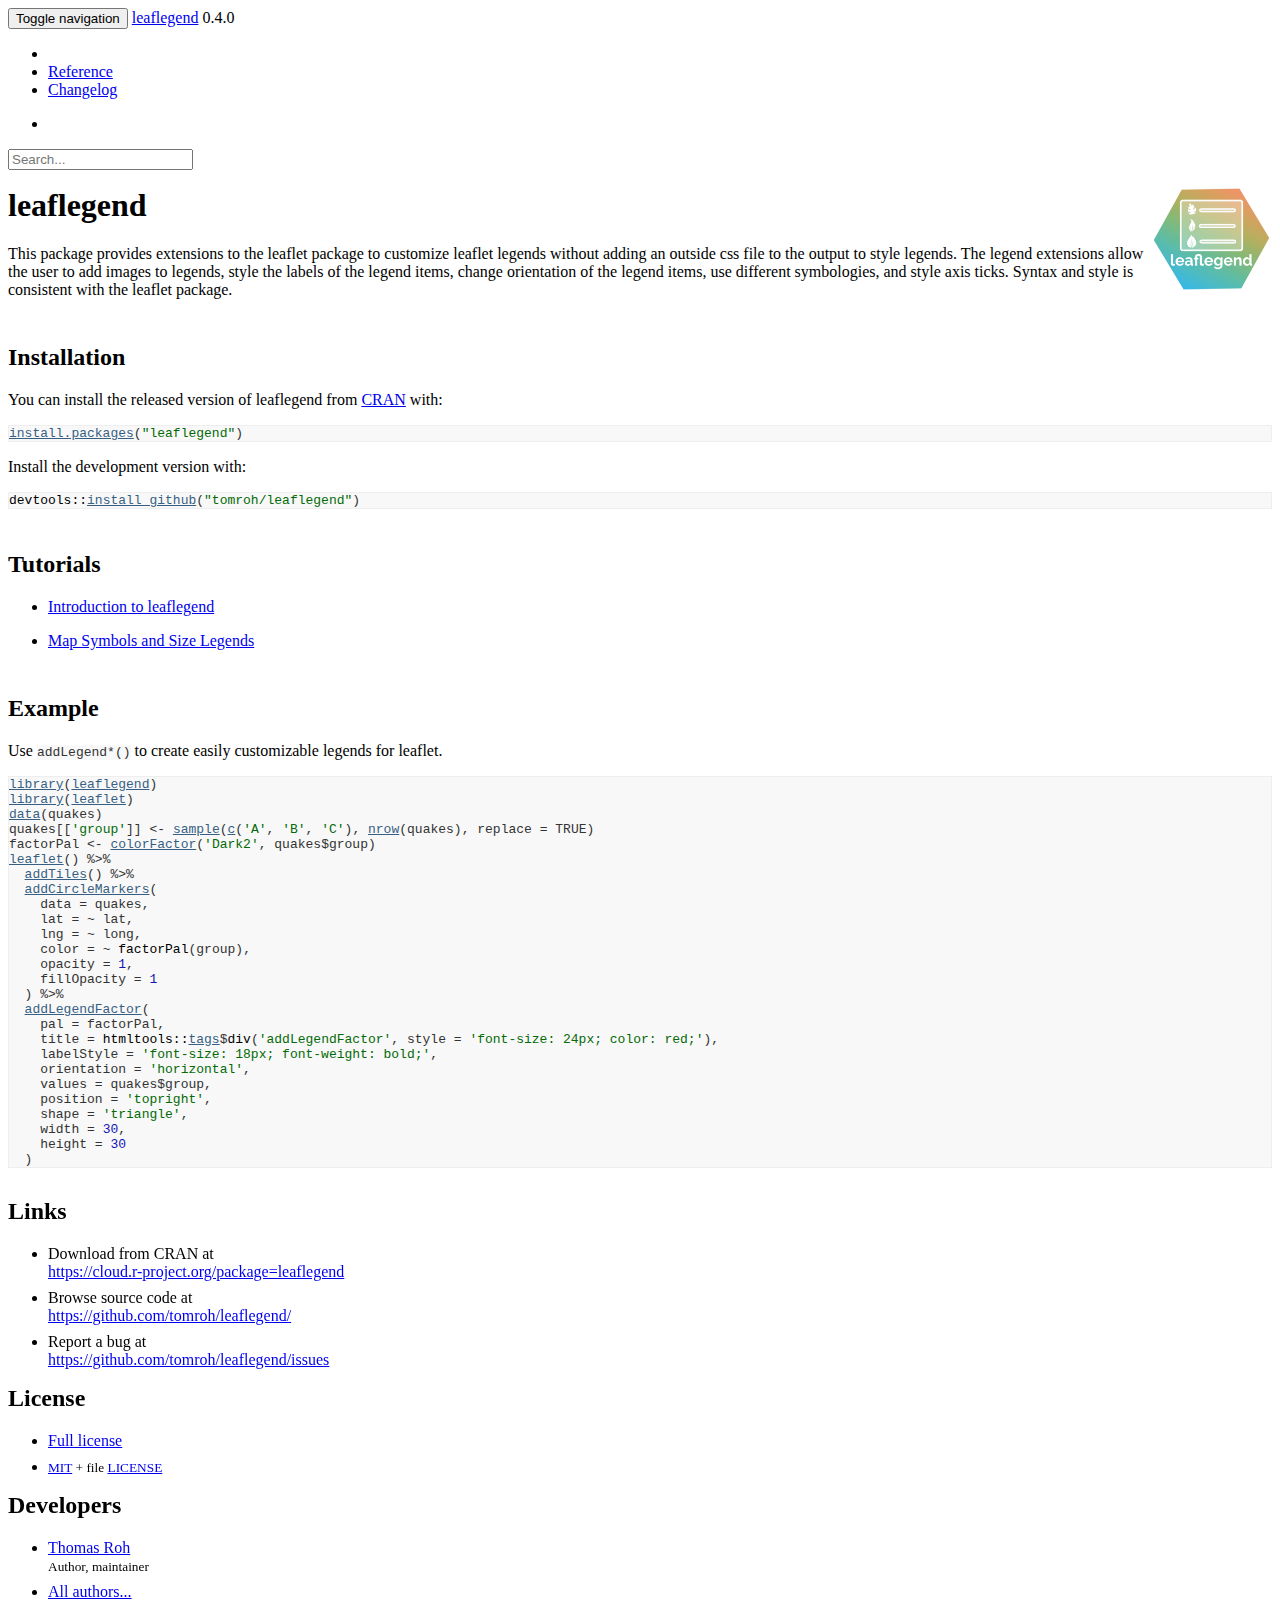
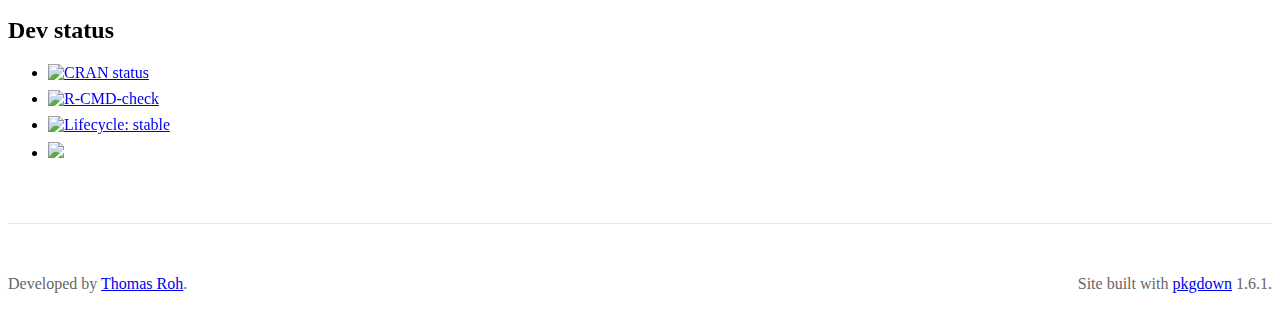
==== docs/index.html @ bf5ab943 "adding tag" ====
<!DOCTYPE html>
<!-- Generated by pkgdown: do not edit by hand --><html lang="en">
<head>
<meta http-equiv="Content-Type" content="text/html; charset=UTF-8">
<meta charset="utf-8">
<meta http-equiv="X-UA-Compatible" content="IE=edge">
<meta name="viewport" content="width=device-width, initial-scale=1.0">
<title>Add Custom Legends to leaflet Maps • leaflegend</title>
<!-- favicons --><link rel="icon" type="image/png" sizes="16x16" href="favicon-16x16.png">
<link rel="icon" type="image/png" sizes="32x32" href="favicon-32x32.png">
<link rel="apple-touch-icon" type="image/png" sizes="180x180" href="apple-touch-icon.png">
<link rel="apple-touch-icon" type="image/png" sizes="120x120" href="apple-touch-icon-120x120.png">
<link rel="apple-touch-icon" type="image/png" sizes="76x76" href="apple-touch-icon-76x76.png">
<link rel="apple-touch-icon" type="image/png" sizes="60x60" href="apple-touch-icon-60x60.png">
<!-- jquery --><script src="https://cdnjs.cloudflare.com/ajax/libs/jquery/3.4.1/jquery.min.js" integrity="sha256-CSXorXvZcTkaix6Yvo6HppcZGetbYMGWSFlBw8HfCJo=" crossorigin="anonymous"></script><!-- Bootstrap --><link href="https://cdnjs.cloudflare.com/ajax/libs/bootswatch/3.4.0/readable/bootstrap.min.css" rel="stylesheet" crossorigin="anonymous">
<script src="https://cdnjs.cloudflare.com/ajax/libs/twitter-bootstrap/3.4.1/js/bootstrap.min.js" integrity="sha256-nuL8/2cJ5NDSSwnKD8VqreErSWHtnEP9E7AySL+1ev4=" crossorigin="anonymous"></script><!-- bootstrap-toc --><link rel="stylesheet" href="bootstrap-toc.css">
<script src="bootstrap-toc.js"></script><!-- Font Awesome icons --><link rel="stylesheet" href="https://cdnjs.cloudflare.com/ajax/libs/font-awesome/5.12.1/css/all.min.css" integrity="sha256-mmgLkCYLUQbXn0B1SRqzHar6dCnv9oZFPEC1g1cwlkk=" crossorigin="anonymous">
<link rel="stylesheet" href="https://cdnjs.cloudflare.com/ajax/libs/font-awesome/5.12.1/css/v4-shims.min.css" integrity="sha256-wZjR52fzng1pJHwx4aV2AO3yyTOXrcDW7jBpJtTwVxw=" crossorigin="anonymous">
<!-- clipboard.js --><script src="https://cdnjs.cloudflare.com/ajax/libs/clipboard.js/2.0.6/clipboard.min.js" integrity="sha256-inc5kl9MA1hkeYUt+EC3BhlIgyp/2jDIyBLS6k3UxPI=" crossorigin="anonymous"></script><!-- headroom.js --><script src="https://cdnjs.cloudflare.com/ajax/libs/headroom/0.11.0/headroom.min.js" integrity="sha256-AsUX4SJE1+yuDu5+mAVzJbuYNPHj/WroHuZ8Ir/CkE0=" crossorigin="anonymous"></script><script src="https://cdnjs.cloudflare.com/ajax/libs/headroom/0.11.0/jQuery.headroom.min.js" integrity="sha256-ZX/yNShbjqsohH1k95liqY9Gd8uOiE1S4vZc+9KQ1K4=" crossorigin="anonymous"></script><!-- pkgdown --><link href="pkgdown.css" rel="stylesheet">
<script src="pkgdown.js"></script><!-- docsearch --><script src="docsearch.js"></script><link rel="stylesheet" href="https://cdnjs.cloudflare.com/ajax/libs/docsearch.js/2.6.3/docsearch.min.css" integrity="sha256-QOSRU/ra9ActyXkIBbiIB144aDBdtvXBcNc3OTNuX/Q=" crossorigin="anonymous">
<link href="docsearch.css" rel="stylesheet">
<script src="https://cdnjs.cloudflare.com/ajax/libs/mark.js/8.11.1/jquery.mark.min.js" integrity="sha256-4HLtjeVgH0eIB3aZ9mLYF6E8oU5chNdjU6p6rrXpl9U=" crossorigin="anonymous"></script><meta property="og:title" content="Add Custom Legends to leaflet Maps">
<meta property="og:description" content="Provides extensions to the leaflet package to 
    customize legends with images, text styling, orientation, sizing,
    and symbology.">
<meta property="og:image" content="https://leaflegend.roh.engineering/logo.png">
<!-- mathjax --><script src="https://cdnjs.cloudflare.com/ajax/libs/mathjax/2.7.5/MathJax.js" integrity="sha256-nvJJv9wWKEm88qvoQl9ekL2J+k/RWIsaSScxxlsrv8k=" crossorigin="anonymous"></script><script src="https://cdnjs.cloudflare.com/ajax/libs/mathjax/2.7.5/config/TeX-AMS-MML_HTMLorMML.js" integrity="sha256-84DKXVJXs0/F8OTMzX4UR909+jtl4G7SPypPavF+GfA=" crossorigin="anonymous"></script><!--[if lt IE 9]>
<script src="https://oss.maxcdn.com/html5shiv/3.7.3/html5shiv.min.js"></script>
<script src="https://oss.maxcdn.com/respond/1.4.2/respond.min.js"></script>
<![endif]--><!-- Global site tag (gtag.js) - Google Analytics --><script async src="https://www.googletagmanager.com/gtag/js?id=G-FEY7F5BR1Z"></script><script>
  window.dataLayer = window.dataLayer || [];
  function gtag(){dataLayer.push(arguments);}
  gtag('js', new Date());

  gtag('config', 'G-FEY7F5BR1Z');
</script>
</head>
<body data-spy="scroll" data-target="#toc">
    <div class="container template-home">
      <header><div class="navbar navbar-default navbar-fixed-top" role="navigation">
  <div class="container">
    <div class="navbar-header">
      <button type="button" class="navbar-toggle collapsed" data-toggle="collapse" data-target="#navbar" aria-expanded="false">
        <span class="sr-only">Toggle navigation</span>
        <span class="icon-bar"></span>
        <span class="icon-bar"></span>
        <span class="icon-bar"></span>
      </button>
      <span class="navbar-brand">
        <a class="navbar-link" href="index.html">leaflegend</a>
        <span class="version label label-default" data-toggle="tooltip" data-placement="bottom" title="Released version">0.4.0</span>
      </span>
    </div>

    <div id="navbar" class="navbar-collapse collapse">
      <ul class="nav navbar-nav">
<li>
  <a href="index.html">
    <span class="fas fa-home fa-lg"></span>
     
  </a>
</li>
<li>
  <a href="reference/index.html">Reference</a>
</li>
<li>
  <a href="news/index.html">Changelog</a>
</li>
      </ul>
<ul class="nav navbar-nav navbar-right">
<li>
  <a href="https://github.com/tomroh/leaflegend/">
    <span class="fab fa-github fa-lg"></span>
     
  </a>
</li>
      </ul>
<form class="navbar-form navbar-right hidden-xs hidden-sm" role="search">
        <div class="form-group">
          <input type="search" class="form-control" name="search-input" id="search-input" placeholder="Search..." aria-label="Search for..." autocomplete="off">
</div>
      </form>
      
    </div>
<!--/.nav-collapse -->
  </div>
<!--/.container -->
</div>
<!--/.navbar -->

      

      </header><div class="row">
  <div class="contents col-md-9">
<div id="leaflegend-" class="section level1">
<div class="page-header"><h1 class="hasAnchor">
<a href="#leaflegend-" class="anchor"></a>leaflegend <a href="https://leaflegend.roh.engineering"><img src="reference/figures/logo.png" align="right" height="106"></a>
</h1></div>
<!-- badges: start -->

<p>This package provides extensions to the leaflet package to customize leaflet legends without adding an outside css file to the output to style legends. The legend extensions allow the user to add images to legends, style the labels of the legend items, change orientation of the legend items, use different symbologies, and style axis ticks. Syntax and style is consistent with the leaflet package.</p>
<div id="installation" class="section level2">
<h2 class="hasAnchor">
<a href="#installation" class="anchor"></a>Installation</h2>
<p>You can install the released version of leaflegend from <a href="https://CRAN.R-project.org">CRAN</a> with:</p>
<div class="sourceCode" id="cb1"><pre class="downlit sourceCode r">
<code class="sourceCode R"><span class="fu"><a href="https://rdrr.io/r/utils/install.packages.html">install.packages</a></span><span class="op">(</span><span class="st">"leaflegend"</span><span class="op">)</span></code></pre></div>
<p>Install the development version with:</p>
<div class="sourceCode" id="cb2"><pre class="downlit sourceCode r">
<code class="sourceCode R"><span class="fu">devtools</span><span class="fu">::</span><span class="fu"><a href="https://devtools.r-lib.org//reference/remote-reexports.html">install_github</a></span><span class="op">(</span><span class="st">"tomroh/leaflegend"</span><span class="op">)</span></code></pre></div>
</div>
<div id="tutorials" class="section level2">
<h2 class="hasAnchor">
<a href="#tutorials" class="anchor"></a>Tutorials</h2>
<ul>
<li><p><a href="https://roh.engineering/posts/2021/02/introduction-to-leaflegend/">Introduction to leaflegend</a></p></li>
<li><p><a href="https://roh.engineering/posts/2021/05/map-symbols-and-size-legends-for-leaflet/">Map Symbols and Size Legends</a></p></li>
</ul>
</div>
<div id="example" class="section level2">
<h2 class="hasAnchor">
<a href="#example" class="anchor"></a>Example</h2>
<p>Use <code>addLegend*()</code> to create easily customizable legends for leaflet.</p>
<div class="sourceCode" id="cb3"><pre class="downlit sourceCode r">
<code class="sourceCode R"><span class="kw"><a href="https://rdrr.io/r/base/library.html">library</a></span><span class="op">(</span><span class="va"><a href="https://leaflegend.roh.engineering">leaflegend</a></span><span class="op">)</span>
<span class="kw"><a href="https://rdrr.io/r/base/library.html">library</a></span><span class="op">(</span><span class="va"><a href="https://rstudio.github.io/leaflet/">leaflet</a></span><span class="op">)</span>
<span class="fu"><a href="https://rdrr.io/r/utils/data.html">data</a></span><span class="op">(</span><span class="va">quakes</span><span class="op">)</span>
<span class="va">quakes</span><span class="op">[[</span><span class="st">'group'</span><span class="op">]</span><span class="op">]</span> <span class="op">&lt;-</span> <span class="fu"><a href="https://rdrr.io/r/base/sample.html">sample</a></span><span class="op">(</span><span class="fu"><a href="https://rdrr.io/r/base/c.html">c</a></span><span class="op">(</span><span class="st">'A'</span>, <span class="st">'B'</span>, <span class="st">'C'</span><span class="op">)</span>, <span class="fu"><a href="https://rdrr.io/r/base/nrow.html">nrow</a></span><span class="op">(</span><span class="va">quakes</span><span class="op">)</span>, replace <span class="op">=</span> <span class="cn">TRUE</span><span class="op">)</span>
<span class="va">factorPal</span> <span class="op">&lt;-</span> <span class="fu"><a href="https://rdrr.io/pkg/leaflet/man/colorNumeric.html">colorFactor</a></span><span class="op">(</span><span class="st">'Dark2'</span>, <span class="va">quakes</span><span class="op">$</span><span class="va">group</span><span class="op">)</span>
<span class="fu"><a href="https://rdrr.io/pkg/leaflet/man/leaflet.html">leaflet</a></span><span class="op">(</span><span class="op">)</span> <span class="op">%&gt;%</span>
  <span class="fu"><a href="https://rdrr.io/pkg/leaflet/man/map-layers.html">addTiles</a></span><span class="op">(</span><span class="op">)</span> <span class="op">%&gt;%</span>
  <span class="fu"><a href="https://rdrr.io/pkg/leaflet/man/map-layers.html">addCircleMarkers</a></span><span class="op">(</span>
    data <span class="op">=</span> <span class="va">quakes</span>,
    lat <span class="op">=</span> <span class="op">~</span> <span class="va">lat</span>,
    lng <span class="op">=</span> <span class="op">~</span> <span class="va">long</span>,
    color <span class="op">=</span> <span class="op">~</span> <span class="fu">factorPal</span><span class="op">(</span><span class="va">group</span><span class="op">)</span>,
    opacity <span class="op">=</span> <span class="fl">1</span>,
    fillOpacity <span class="op">=</span> <span class="fl">1</span>
  <span class="op">)</span> <span class="op">%&gt;%</span>
  <span class="fu"><a href="reference/addLeafLegends.html">addLegendFactor</a></span><span class="op">(</span>
    pal <span class="op">=</span> <span class="va">factorPal</span>,
    title <span class="op">=</span> <span class="fu">htmltools</span><span class="fu">::</span><span class="va"><a href="https://rdrr.io/pkg/htmltools/man/builder.html">tags</a></span><span class="op">$</span><span class="fu">div</span><span class="op">(</span><span class="st">'addLegendFactor'</span>, style <span class="op">=</span> <span class="st">'font-size: 24px; color: red;'</span><span class="op">)</span>,
    labelStyle <span class="op">=</span> <span class="st">'font-size: 18px; font-weight: bold;'</span>,
    orientation <span class="op">=</span> <span class="st">'horizontal'</span>,
    values <span class="op">=</span> <span class="va">quakes</span><span class="op">$</span><span class="va">group</span>,
    position <span class="op">=</span> <span class="st">'topright'</span>,
    shape <span class="op">=</span> <span class="st">'triangle'</span>,
    width <span class="op">=</span> <span class="fl">30</span>,
    height <span class="op">=</span> <span class="fl">30</span>
  <span class="op">)</span></code></pre></div>
</div>
</div>
  </div>

  <div class="col-md-3 hidden-xs hidden-sm" id="pkgdown-sidebar">
    <div class="links">
<h2>Links</h2>
<ul class="list-unstyled">
<li>Download from CRAN at <br><a href="https://cloud.r-project.org/package=leaflegend">https://​cloud.r-project.org/​package=leaflegend</a>
</li>
<li>Browse source code at <br><a href="https://github.com/tomroh/leaflegend/">https://​github.com/​tomroh/​leaflegend/​</a>
</li>
<li>Report a bug at <br><a href="https://github.com/tomroh/leaflegend/issues">https://​github.com/​tomroh/​leaflegend/​issues</a>
</li>
</ul>
</div>
<div class="license">
<h2>License</h2>
<ul class="list-unstyled">
<li><a href="LICENSE.html">Full license</a></li>
<li><small><a href="https://opensource.org/licenses/mit-license.php">MIT</a> + file <a href="LICENSE-text.html">LICENSE</a></small></li>
</ul>
</div>
<div class="developers">
<h2>Developers</h2>
<ul class="list-unstyled">
<li>
<a href="https://roh.engineering/about">Thomas Roh</a> <br><small class="roles"> Author, maintainer </small>  </li>
<li><a href="authors.html">All authors...</a></li>
</ul>
</div>

  <div class="dev-status">
<h2>Dev status</h2>
<ul class="list-unstyled">
<li><a href="https://CRAN.R-project.org/package=leaflegend"><img src="https://www.r-pkg.org/badges/version/leaflegend" alt="CRAN status"></a></li>
<li><a href="https://github.com/tomroh/leaflegend/actions"><img src="https://github.com/tomroh/leaflegend/workflows/R-CMD-check/badge.svg" alt="R-CMD-check"></a></li>
<li><a href="https://lifecycle.r-lib.org/articles/stages.html#stable"><img src="https://img.shields.io/badge/lifecycle-stable-brightgreen.svg" alt="Lifecycle: stable"></a></li>
<li><a href="https://cran.r-project.org/package=leaflegend"><img src="https://cranlogs.r-pkg.org/badges/grand-total/leaflegend?color=green"></a></li>
</ul>
</div>
</div>
</div>


      <footer><div class="copyright">
  <p>Developed by <a href="https://roh.engineering/about">Thomas Roh</a>.</p>
</div>

<div class="pkgdown">
  <p>Site built with <a href="https://pkgdown.r-lib.org/">pkgdown</a> 1.6.1.</p>
</div>

      </footer>
</div>

  
<script src="https://cdnjs.cloudflare.com/ajax/libs/docsearch.js/2.6.1/docsearch.min.js" integrity="sha256-GKvGqXDznoRYHCwKXGnuchvKSwmx9SRMrZOTh2g4Sb0=" crossorigin="anonymous"></script><script>
  docsearch({
    
    
    apiKey: '89d2953b5dfa27a60dd7d7bec9e087fa',
    indexName: 'roh',
    inputSelector: 'input#search-input.form-control',
    transformData: function(hits) {
      return hits.map(function (hit) {
        hit.url = updateHitURL(hit);
        return hit;
      });
    }
  });
</script>
</body>
</html>
---- docs/pkgdown.css ----
/* Sticky footer */

/**
 * Basic idea: https://philipwalton.github.io/solved-by-flexbox/demos/sticky-footer/
 * Details: https://github.com/philipwalton/solved-by-flexbox/blob/master/assets/css/components/site.css
 *
 * .Site -> body > .container
 * .Site-content -> body > .container .row
 * .footer -> footer
 *
 * Key idea seems to be to ensure that .container and __all its parents__
 * have height set to 100%
 *
 */

html, body {
  height: 100%;
}

body {
  position: relative;
}

body > .container {
  display: flex;
  height: 100%;
  flex-direction: column;
}

body > .container .row {
  flex: 1 0 auto;
}

footer {
  margin-top: 45px;
  padding: 35px 0 36px;
  border-top: 1px solid #e5e5e5;
  color: #666;
  display: flex;
  flex-shrink: 0;
}
footer p {
  margin-bottom: 0;
}
footer div {
  flex: 1;
}
footer .pkgdown {
  text-align: right;
}
footer p {
  margin-bottom: 0;
}

img.icon {
  float: right;
}

img {
  max-width: 100%;
}

/* Fix bug in bootstrap (only seen in firefox) */
summary {
  display: list-item;
}

/* Typographic tweaking ---------------------------------*/

.contents .page-header {
  margin-top: calc(-60px + 1em);
}

dd {
  margin-left: 3em;
}

/* Section anchors ---------------------------------*/

a.anchor {
  margin-left: -30px;
  display:inline-block;
  width: 30px;
  height: 30px;
  visibility: hidden;

  background-image: url(./link.svg);
  background-repeat: no-repeat;
  background-size: 20px 20px;
  background-position: center center;
}

.hasAnchor:hover a.anchor {
  visibility: visible;
}

@media (max-width: 767px) {
  .hasAnchor:hover a.anchor {
    visibility: hidden;
  }
}


/* Fixes for fixed navbar --------------------------*/

.contents h1, .contents h2, .contents h3, .contents h4 {
  padding-top: 60px;
  margin-top: -40px;
}

/* Navbar submenu --------------------------*/

.dropdown-submenu {
  position: relative;
}

.dropdown-submenu>.dropdown-menu {
  top: 0;
  left: 100%;
  margin-top: -6px;
  margin-left: -1px;
  border-radius: 0 6px 6px 6px;
}

.dropdown-submenu:hover>.dropdown-menu {
  display: block;
}

.dropdown-submenu>a:after {
  display: block;
  content: " ";
  float: right;
  width: 0;
  height: 0;
  border-color: transparent;
  border-style: solid;
  border-width: 5px 0 5px 5px;
  border-left-color: #cccccc;
  margin-top: 5px;
  margin-right: -10px;
}

.dropdown-submenu:hover>a:after {
  border-left-color: #ffffff;
}

.dropdown-submenu.pull-left {
  float: none;
}

.dropdown-submenu.pull-left>.dropdown-menu {
  left: -100%;
  margin-left: 10px;
  border-radius: 6px 0 6px 6px;
}

/* Sidebar --------------------------*/

#pkgdown-sidebar {
  margin-top: 30px;
  position: -webkit-sticky;
  position: sticky;
  top: 70px;
}

#pkgdown-sidebar h2 {
  font-size: 1.5em;
  margin-top: 1em;
}

#pkgdown-sidebar h2:first-child {
  margin-top: 0;
}

#pkgdown-sidebar .list-unstyled li {
  margin-bottom: 0.5em;
}

/* bootstrap-toc tweaks ------------------------------------------------------*/

/* All levels of nav */

nav[data-toggle='toc'] .nav > li > a {
  padding: 4px 20px 4px 6px;
  font-size: 1.5rem;
  font-weight: 400;
  color: inherit;
}

nav[data-toggle='toc'] .nav > li > a:hover,
nav[data-toggle='toc'] .nav > li > a:focus {
  padding-left: 5px;
  color: inherit;
  border-left: 1px solid #878787;
}

nav[data-toggle='toc'] .nav > .active > a,
nav[data-toggle='toc'] .nav > .active:hover > a,
nav[data-toggle='toc'] .nav > .active:focus > a {
  padding-left: 5px;
  font-size: 1.5rem;
  font-weight: 400;
  color: inherit;
  border-left: 2px solid #878787;
}

/* Nav: second level (shown on .active) */

nav[data-toggle='toc'] .nav .nav {
  display: none; /* Hide by default, but at >768px, show it */
  padding-bottom: 10px;
}

nav[data-toggle='toc'] .nav .nav > li > a {
  padding-left: 16px;
  font-size: 1.35rem;
}

nav[data-toggle='toc'] .nav .nav > li > a:hover,
nav[data-toggle='toc'] .nav .nav > li > a:focus {
  padding-left: 15px;
}

nav[data-toggle='toc'] .nav .nav > .active > a,
nav[data-toggle='toc'] .nav .nav > .active:hover > a,
nav[data-toggle='toc'] .nav .nav > .active:focus > a {
  padding-left: 15px;
  font-weight: 500;
  font-size: 1.35rem;
}

/* orcid ------------------------------------------------------------------- */

.orcid {
  font-size: 16px;
  color: #A6CE39;
  /* margins are required by official ORCID trademark and display guidelines */
  margin-left:4px;
  margin-right:4px;
  vertical-align: middle;
}

/* Reference index & topics ----------------------------------------------- */

.ref-index th {font-weight: normal;}

.ref-index td {vertical-align: top; min-width: 100px}
.ref-index .icon {width: 40px;}
.ref-index .alias {width: 40%;}
.ref-index-icons .alias {width: calc(40% - 40px);}
.ref-index .title {width: 60%;}

.ref-arguments th {text-align: right; padding-right: 10px;}
.ref-arguments th, .ref-arguments td {vertical-align: top; min-width: 100px}
.ref-arguments .name {width: 20%;}
.ref-arguments .desc {width: 80%;}

/* Nice scrolling for wide elements --------------------------------------- */

table {
  display: block;
  overflow: auto;
}

/* Syntax highlighting ---------------------------------------------------- */

pre {
  word-wrap: normal;
  word-break: normal;
  border: 1px solid #eee;
}

pre, code {
  background-color: #f8f8f8;
  color: #333;
}

pre code {
  overflow: auto;
  word-wrap: normal;
  white-space: pre;
}

pre .img {
  margin: 5px 0;
}

pre .img img {
  background-color: #fff;
  display: block;
  height: auto;
}

code a, pre a {
  color: #375f84;
}

a.sourceLine:hover {
  text-decoration: none;
}

.fl      {color: #1514b5;}
.fu      {color: #000000;} /* function */
.ch,.st  {color: #036a07;} /* string */
.kw      {color: #264D66;} /* keyword */
.co      {color: #888888;} /* comment */

.message { color: black;   font-weight: bolder;}
.error   { color: orange;  font-weight: bolder;}
.warning { color: #6A0366; font-weight: bolder;}

/* Clipboard --------------------------*/

.hasCopyButton {
  position: relative;
}

.btn-copy-ex {
  position: absolute;
  right: 0;
  top: 0;
  visibility: hidden;
}

.hasCopyButton:hover button.btn-copy-ex {
  visibility: visible;
}

/* headroom.js ------------------------ */

.headroom {
  will-change: transform;
  transition: transform 200ms linear;
}
.headroom--pinned {
  transform: translateY(0%);
}
.headroom--unpinned {
  transform: translateY(-100%);
}

/* mark.js ----------------------------*/

mark {
  background-color: rgba(255, 255, 51, 0.5);
  border-bottom: 2px solid rgba(255, 153, 51, 0.3);
  padding: 1px;
}

/* vertical spacing after htmlwidgets */
.html-widget {
  margin-bottom: 10px;
}

/* fontawesome ------------------------ */

.fab {
    font-family: "Font Awesome 5 Brands" !important;
}

/* don't display links in code chunks when printing */
/* source: https://stackoverflow.com/a/10781533 */
@media print {
  code a:link:after, code a:visited:after {
    content: "";
  }
}
---- docs/docsearch.css ----
/* Docsearch -------------------------------------------------------------- */
/*
  Source: https://github.com/algolia/docsearch/
  License: MIT
*/

.algolia-autocomplete {
  display: block;
  -webkit-box-flex: 1;
  -ms-flex: 1;
  flex: 1
}

.algolia-autocomplete .ds-dropdown-menu {
  width: 100%;
  min-width: none;
  max-width: none;
  padding: .75rem 0;
  background-color: #fff;
  background-clip: padding-box;
  border: 1px solid rgba(0, 0, 0, .1);
  box-shadow: 0 .5rem 1rem rgba(0, 0, 0, .175);
}

@media (min-width:768px) {
  .algolia-autocomplete .ds-dropdown-menu {
      width: 175%
  }
}

.algolia-autocomplete .ds-dropdown-menu::before {
  display: none
}

.algolia-autocomplete .ds-dropdown-menu [class^=ds-dataset-] {
  padding: 0;
  background-color: rgb(255,255,255);
  border: 0;
  max-height: 80vh;
}

.algolia-autocomplete .ds-dropdown-menu .ds-suggestions {
  margin-top: 0
}

.algolia-autocomplete .algolia-docsearch-suggestion {
  padding: 0;
  overflow: visible
}

.algolia-autocomplete .algolia-docsearch-suggestion--category-header {
  padding: .125rem 1rem;
  margin-top: 0;
  font-size: 1.3em;
  font-weight: 500;
  color: #00008B;
  border-bottom: 0
}

.algolia-autocomplete .algolia-docsearch-suggestion--wrapper {
    float: none;
    padding-top: 0
}

.algolia-autocomplete .algolia-docsearch-suggestion--subcategory-column {
  float: none;
  width: auto;
  padding: 0;
  text-align: left
}

.algolia-autocomplete .algolia-docsearch-suggestion--content {
  float: none;
  width: auto;
  padding: 0
}

.algolia-autocomplete .algolia-docsearch-suggestion--content::before {
  display: none
}

.algolia-autocomplete .ds-suggestion:not(:first-child) .algolia-docsearch-suggestion--category-header {
  padding-top: .75rem;
  margin-top: .75rem;
  border-top: 1px solid rgba(0, 0, 0, .1)
}

.algolia-autocomplete .ds-suggestion .algolia-docsearch-suggestion--subcategory-column {
  display: block;
  padding: .1rem 1rem;
  margin-bottom: 0.1;
  font-size: 1.0em;
  font-weight: 400
  /* display: none */
}

.algolia-autocomplete .algolia-docsearch-suggestion--title {
  display: block;
  padding: .25rem 1rem;
  margin-bottom: 0;
  font-size: 0.9em;
  font-weight: 400
}

.algolia-autocomplete .algolia-docsearch-suggestion--text {
  padding: 0 1rem .5rem;
  margin-top: -.25rem;
  font-size: 0.8em;
  font-weight: 400;
  line-height: 1.25
}

.algolia-autocomplete .algolia-docsearch-footer {
  width: 110px;
  height: 20px;
  z-index: 3;
  margin-top: 10.66667px;
  float: right;
  font-size: 0;
  line-height: 0;
}

.algolia-autocomplete .algolia-docsearch-footer--logo {
  background-image: url("data:image/svg+xml;utf8,<svg viewBox='0 0 130 18' xmlns='http://www.w3.org/2000/svg'><defs><linearGradient x1='-36.868%' y1='134.936%' x2='129.432%' y2='-27.7%' id='a'><stop stop-color='%2300AEFF' offset='0%'/><stop stop-color='%233369E7' offset='100%'/></linearGradient></defs><g fill='none' fill-rule='evenodd'><path d='M59.399.022h13.299a2.372 2.372 0 0 1 2.377 2.364V15.62a2.372 2.372 0 0 1-2.377 2.364H59.399a2.372 2.372 0 0 1-2.377-2.364V2.381A2.368 2.368 0 0 1 59.399.022z' fill='url(%23a)'/><path d='M66.257 4.56c-2.815 0-5.1 2.272-5.1 5.078 0 2.806 2.284 5.072 5.1 5.072 2.815 0 5.1-2.272 5.1-5.078 0-2.806-2.279-5.072-5.1-5.072zm0 8.652c-1.983 0-3.593-1.602-3.593-3.574 0-1.972 1.61-3.574 3.593-3.574 1.983 0 3.593 1.602 3.593 3.574a3.582 3.582 0 0 1-3.593 3.574zm0-6.418v2.664c0 .076.082.131.153.093l2.377-1.226c.055-.027.071-.093.044-.147a2.96 2.96 0 0 0-2.465-1.487c-.055 0-.11.044-.11.104l.001-.001zm-3.33-1.956l-.312-.311a.783.783 0 0 0-1.106 0l-.372.37a.773.773 0 0 0 0 1.101l.307.305c.049.049.121.038.164-.011.181-.245.378-.479.597-.697.225-.223.455-.42.707-.599.055-.033.06-.109.016-.158h-.001zm5.001-.806v-.616a.781.781 0 0 0-.783-.779h-1.824a.78.78 0 0 0-.783.779v.632c0 .071.066.12.137.104a5.736 5.736 0 0 1 1.588-.223c.52 0 1.035.071 1.534.207a.106.106 0 0 0 .131-.104z' fill='%23FFF'/><path d='M102.162 13.762c0 1.455-.372 2.517-1.123 3.193-.75.676-1.895 1.013-3.44 1.013-.564 0-1.736-.109-2.673-.316l.345-1.689c.783.163 1.819.207 2.361.207.86 0 1.473-.174 1.84-.523.367-.349.548-.866.548-1.553v-.349a6.374 6.374 0 0 1-.838.316 4.151 4.151 0 0 1-1.194.158 4.515 4.515 0 0 1-1.616-.278 3.385 3.385 0 0 1-1.254-.817 3.744 3.744 0 0 1-.811-1.351c-.192-.539-.29-1.504-.29-2.212 0-.665.104-1.498.307-2.054a3.925 3.925 0 0 1 .904-1.433 4.124 4.124 0 0 1 1.441-.926 5.31 5.31 0 0 1 1.945-.365c.696 0 1.337.087 1.961.191a15.86 15.86 0 0 1 1.588.332v8.456h-.001zm-5.954-4.206c0 .893.197 1.885.592 2.299.394.414.904.621 1.528.621.34 0 .663-.049.964-.142a2.75 2.75 0 0 0 .734-.332v-5.29a8.531 8.531 0 0 0-1.413-.18c-.778-.022-1.369.294-1.786.801-.411.507-.619 1.395-.619 2.223zm16.12 0c0 .719-.104 1.264-.318 1.858a4.389 4.389 0 0 1-.904 1.52c-.389.42-.854.746-1.402.975-.548.229-1.391.36-1.813.36-.422-.005-1.26-.125-1.802-.36a4.088 4.088 0 0 1-1.397-.975 4.486 4.486 0 0 1-.909-1.52 5.037 5.037 0 0 1-.329-1.858c0-.719.099-1.411.318-1.999.219-.588.526-1.09.92-1.509.394-.42.865-.741 1.402-.97a4.547 4.547 0 0 1 1.786-.338 4.69 4.69 0 0 1 1.791.338c.548.229 1.019.55 1.402.97.389.42.69.921.909 1.509.23.588.345 1.28.345 1.999h.001zm-2.191.005c0-.921-.203-1.689-.597-2.223-.394-.539-.948-.806-1.654-.806-.707 0-1.26.267-1.654.806-.394.539-.586 1.302-.586 2.223 0 .932.197 1.558.592 2.098.394.545.948.812 1.654.812.707 0 1.26-.272 1.654-.812.394-.545.592-1.166.592-2.098h-.001zm6.962 4.707c-3.511.016-3.511-2.822-3.511-3.274L113.583.926l2.142-.338v10.003c0 .256 0 1.88 1.375 1.885v1.792h-.001zm3.774 0h-2.153V5.072l2.153-.338v9.534zm-1.079-10.542c.718 0 1.304-.578 1.304-1.291 0-.714-.581-1.291-1.304-1.291-.723 0-1.304.578-1.304 1.291 0 .714.586 1.291 1.304 1.291zm6.431 1.013c.707 0 1.304.087 1.786.262.482.174.871.42 1.156.73.285.311.488.735.608 1.182.126.447.186.937.186 1.476v5.481a25.24 25.24 0 0 1-1.495.251c-.668.098-1.419.147-2.251.147a6.829 6.829 0 0 1-1.517-.158 3.213 3.213 0 0 1-1.178-.507 2.455 2.455 0 0 1-.761-.904c-.181-.37-.274-.893-.274-1.438 0-.523.104-.855.307-1.215.208-.36.487-.654.838-.883a3.609 3.609 0 0 1 1.227-.49 7.073 7.073 0 0 1 2.202-.103c.263.027.537.076.833.147v-.349c0-.245-.027-.479-.088-.697a1.486 1.486 0 0 0-.307-.583c-.148-.169-.34-.3-.581-.392a2.536 2.536 0 0 0-.915-.163c-.493 0-.942.06-1.353.131-.411.071-.75.153-1.008.245l-.257-1.749c.268-.093.668-.185 1.183-.278a9.335 9.335 0 0 1 1.66-.142l-.001-.001zm.181 7.731c.657 0 1.145-.038 1.484-.104v-2.168a5.097 5.097 0 0 0-1.978-.104c-.241.033-.46.098-.652.191a1.167 1.167 0 0 0-.466.392c-.121.169-.175.267-.175.523 0 .501.175.79.493.981.323.196.75.289 1.293.289h.001zM84.109 4.794c.707 0 1.304.087 1.786.262.482.174.871.42 1.156.73.29.316.487.735.608 1.182.126.447.186.937.186 1.476v5.481a25.24 25.24 0 0 1-1.495.251c-.668.098-1.419.147-2.251.147a6.829 6.829 0 0 1-1.517-.158 3.213 3.213 0 0 1-1.178-.507 2.455 2.455 0 0 1-.761-.904c-.181-.37-.274-.893-.274-1.438 0-.523.104-.855.307-1.215.208-.36.487-.654.838-.883a3.609 3.609 0 0 1 1.227-.49 7.073 7.073 0 0 1 2.202-.103c.257.027.537.076.833.147v-.349c0-.245-.027-.479-.088-.697a1.486 1.486 0 0 0-.307-.583c-.148-.169-.34-.3-.581-.392a2.536 2.536 0 0 0-.915-.163c-.493 0-.942.06-1.353.131-.411.071-.75.153-1.008.245l-.257-1.749c.268-.093.668-.185 1.183-.278a8.89 8.89 0 0 1 1.66-.142l-.001-.001zm.186 7.736c.657 0 1.145-.038 1.484-.104v-2.168a5.097 5.097 0 0 0-1.978-.104c-.241.033-.46.098-.652.191a1.167 1.167 0 0 0-.466.392c-.121.169-.175.267-.175.523 0 .501.175.79.493.981.318.191.75.289 1.293.289h.001zm8.682 1.738c-3.511.016-3.511-2.822-3.511-3.274L89.461.926l2.142-.338v10.003c0 .256 0 1.88 1.375 1.885v1.792h-.001z' fill='%23182359'/><path d='M5.027 11.025c0 .698-.252 1.246-.757 1.644-.505.397-1.201.596-2.089.596-.888 0-1.615-.138-2.181-.414v-1.214c.358.168.739.301 1.141.397.403.097.778.145 1.125.145.508 0 .884-.097 1.125-.29a.945.945 0 0 0 .363-.779.978.978 0 0 0-.333-.747c-.222-.204-.68-.446-1.375-.725-.716-.29-1.221-.621-1.515-.994-.294-.372-.44-.82-.44-1.343 0-.655.233-1.171.698-1.547.466-.376 1.09-.564 1.875-.564.752 0 1.5.165 2.245.494l-.408 1.047c-.698-.294-1.321-.44-1.869-.44-.415 0-.73.09-.945.271a.89.89 0 0 0-.322.717c0 .204.043.379.129.524.086.145.227.282.424.411.197.129.551.299 1.063.51.577.24.999.464 1.268.671.269.208.466.442.591.704.125.261.188.569.188.924l-.001.002zm3.98 2.24c-.924 0-1.646-.269-2.167-.808-.521-.539-.782-1.281-.782-2.226 0-.97.242-1.733.725-2.288.483-.555 1.148-.833 1.993-.833.784 0 1.404.238 1.858.714.455.476.682 1.132.682 1.966v.682H7.357c.018.577.174 1.02.467 1.329.294.31.707.465 1.241.465.351 0 .678-.033.98-.099a5.1 5.1 0 0 0 .975-.33v1.026a3.865 3.865 0 0 1-.935.312 5.723 5.723 0 0 1-1.08.091l.002-.001zm-.231-5.199c-.401 0-.722.127-.964.381s-.386.625-.432 1.112h2.696c-.007-.491-.125-.862-.354-1.115-.229-.252-.544-.379-.945-.379l-.001.001zm7.692 5.092l-.252-.827h-.043c-.286.362-.575.608-.865.739-.29.131-.662.196-1.117.196-.584 0-1.039-.158-1.367-.473-.328-.315-.491-.761-.491-1.337 0-.612.227-1.074.682-1.386.455-.312 1.148-.482 2.079-.51l1.026-.032v-.317c0-.38-.089-.663-.266-.851-.177-.188-.452-.282-.824-.282-.304 0-.596.045-.876.134a6.68 6.68 0 0 0-.806.317l-.408-.902a4.414 4.414 0 0 1 1.058-.384 4.856 4.856 0 0 1 1.085-.132c.756 0 1.326.165 1.711.494.385.329.577.847.577 1.552v4.002h-.902l-.001-.001zm-1.88-.859c.458 0 .826-.128 1.104-.384.278-.256.416-.615.416-1.077v-.516l-.763.032c-.594.021-1.027.121-1.297.298s-.406.448-.406.814c0 .265.079.47.236.615.158.145.394.218.709.218h.001zm7.557-5.189c.254 0 .464.018.628.054l-.124 1.176a2.383 2.383 0 0 0-.559-.064c-.505 0-.914.165-1.227.494-.313.329-.47.757-.47 1.284v3.105h-1.262V7.218h.988l.167 1.047h.064c.197-.354.454-.636.771-.843a1.83 1.83 0 0 1 1.023-.312h.001zm4.125 6.155c-.899 0-1.582-.262-2.049-.787-.467-.525-.701-1.277-.701-2.259 0-.999.244-1.767.733-2.304.489-.537 1.195-.806 2.119-.806.627 0 1.191.116 1.692.349l-.381 1.015c-.534-.208-.974-.312-1.321-.312-1.028 0-1.542.682-1.542 2.046 0 .666.128 1.166.384 1.501.256.335.631.502 1.125.502a3.23 3.23 0 0 0 1.595-.419v1.101a2.53 2.53 0 0 1-.722.285 4.356 4.356 0 0 1-.932.086v.002zm8.277-.107h-1.268V9.506c0-.458-.092-.8-.277-1.026-.184-.226-.477-.338-.878-.338-.53 0-.919.158-1.168.475-.249.317-.373.848-.373 1.593v2.949h-1.262V4.801h1.262v2.122c0 .34-.021.704-.064 1.09h.081a1.76 1.76 0 0 1 .717-.666c.306-.158.663-.236 1.072-.236 1.439 0 2.159.725 2.159 2.175v3.873l-.001-.001zm7.649-6.048c.741 0 1.319.269 1.732.806.414.537.62 1.291.62 2.261 0 .974-.209 1.732-.628 2.275-.419.542-1.001.814-1.746.814-.752 0-1.336-.27-1.751-.811h-.086l-.231.704h-.945V4.801h1.262v1.987l-.021.655-.032.553h.054c.401-.591.992-.886 1.772-.886zm-.328 1.031c-.508 0-.875.149-1.098.448-.224.299-.339.799-.346 1.501v.086c0 .723.115 1.247.344 1.571.229.324.603.486 1.123.486.448 0 .787-.177 1.018-.532.231-.354.346-.867.346-1.536 0-1.35-.462-2.025-1.386-2.025l-.001.001zm3.244-.924h1.375l1.209 3.368c.183.48.304.931.365 1.354h.043c.032-.197.091-.436.177-.717.086-.281.541-1.616 1.364-4.004h1.364l-2.541 6.73c-.462 1.235-1.232 1.853-2.31 1.853-.279 0-.551-.03-.816-.091v-.999c.19.043.406.064.65.064.609 0 1.037-.353 1.284-1.058l.22-.559-2.385-5.941h.001z' fill='%231D3657'/></g></svg>");
  background-repeat: no-repeat;
  background-position: 50%;
  background-size: 100%;
  overflow: hidden;
  text-indent: -9000px;
  width: 100%;
  height: 100%;
  display: block;
  transform: translate(-8px);
}

.algolia-autocomplete .algolia-docsearch-suggestion--highlight {
  color: #FF8C00;
  background: rgba(232, 189, 54, 0.1)
}


.algolia-autocomplete .algolia-docsearch-suggestion--text .algolia-docsearch-suggestion--highlight {
  box-shadow: inset 0 -2px 0 0 rgba(105, 105, 105, .5)
}

.algolia-autocomplete .ds-suggestion.ds-cursor .algolia-docsearch-suggestion--content {
  background-color: rgba(192, 192, 192, .15)
}
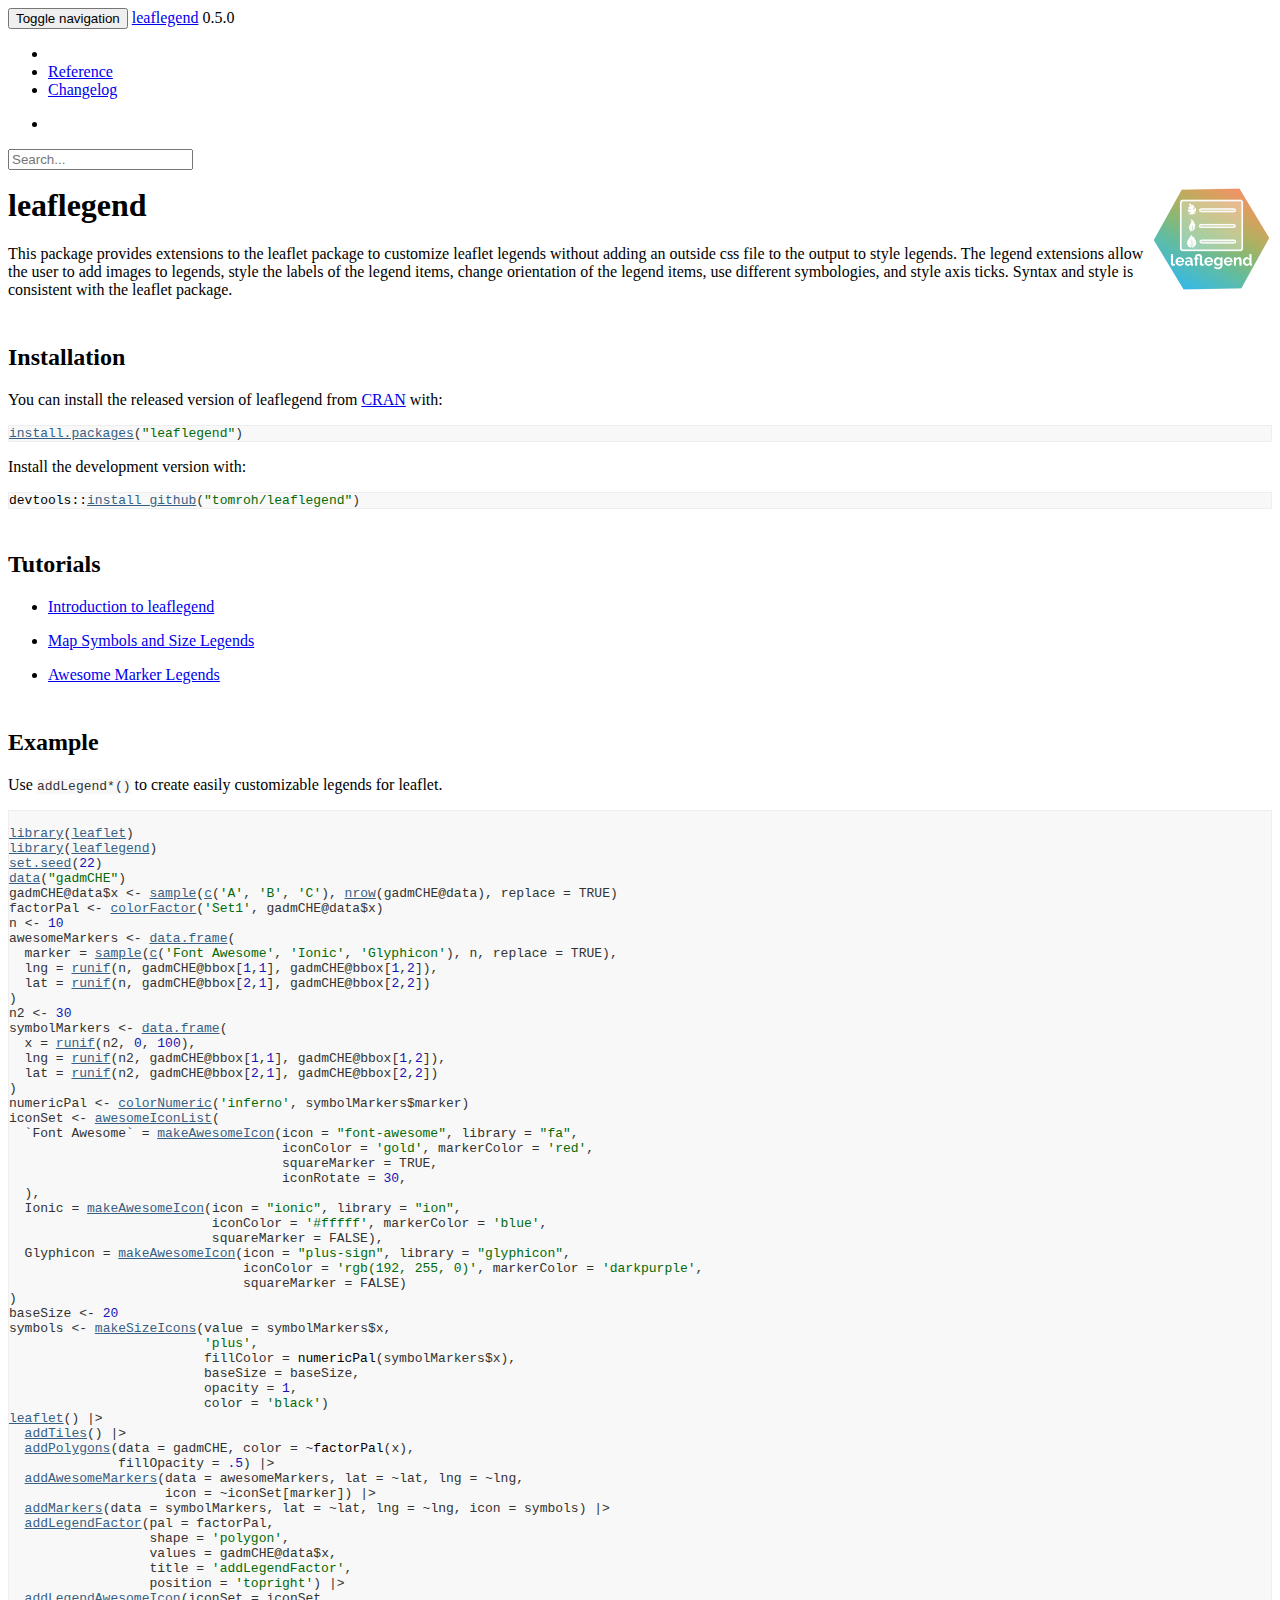
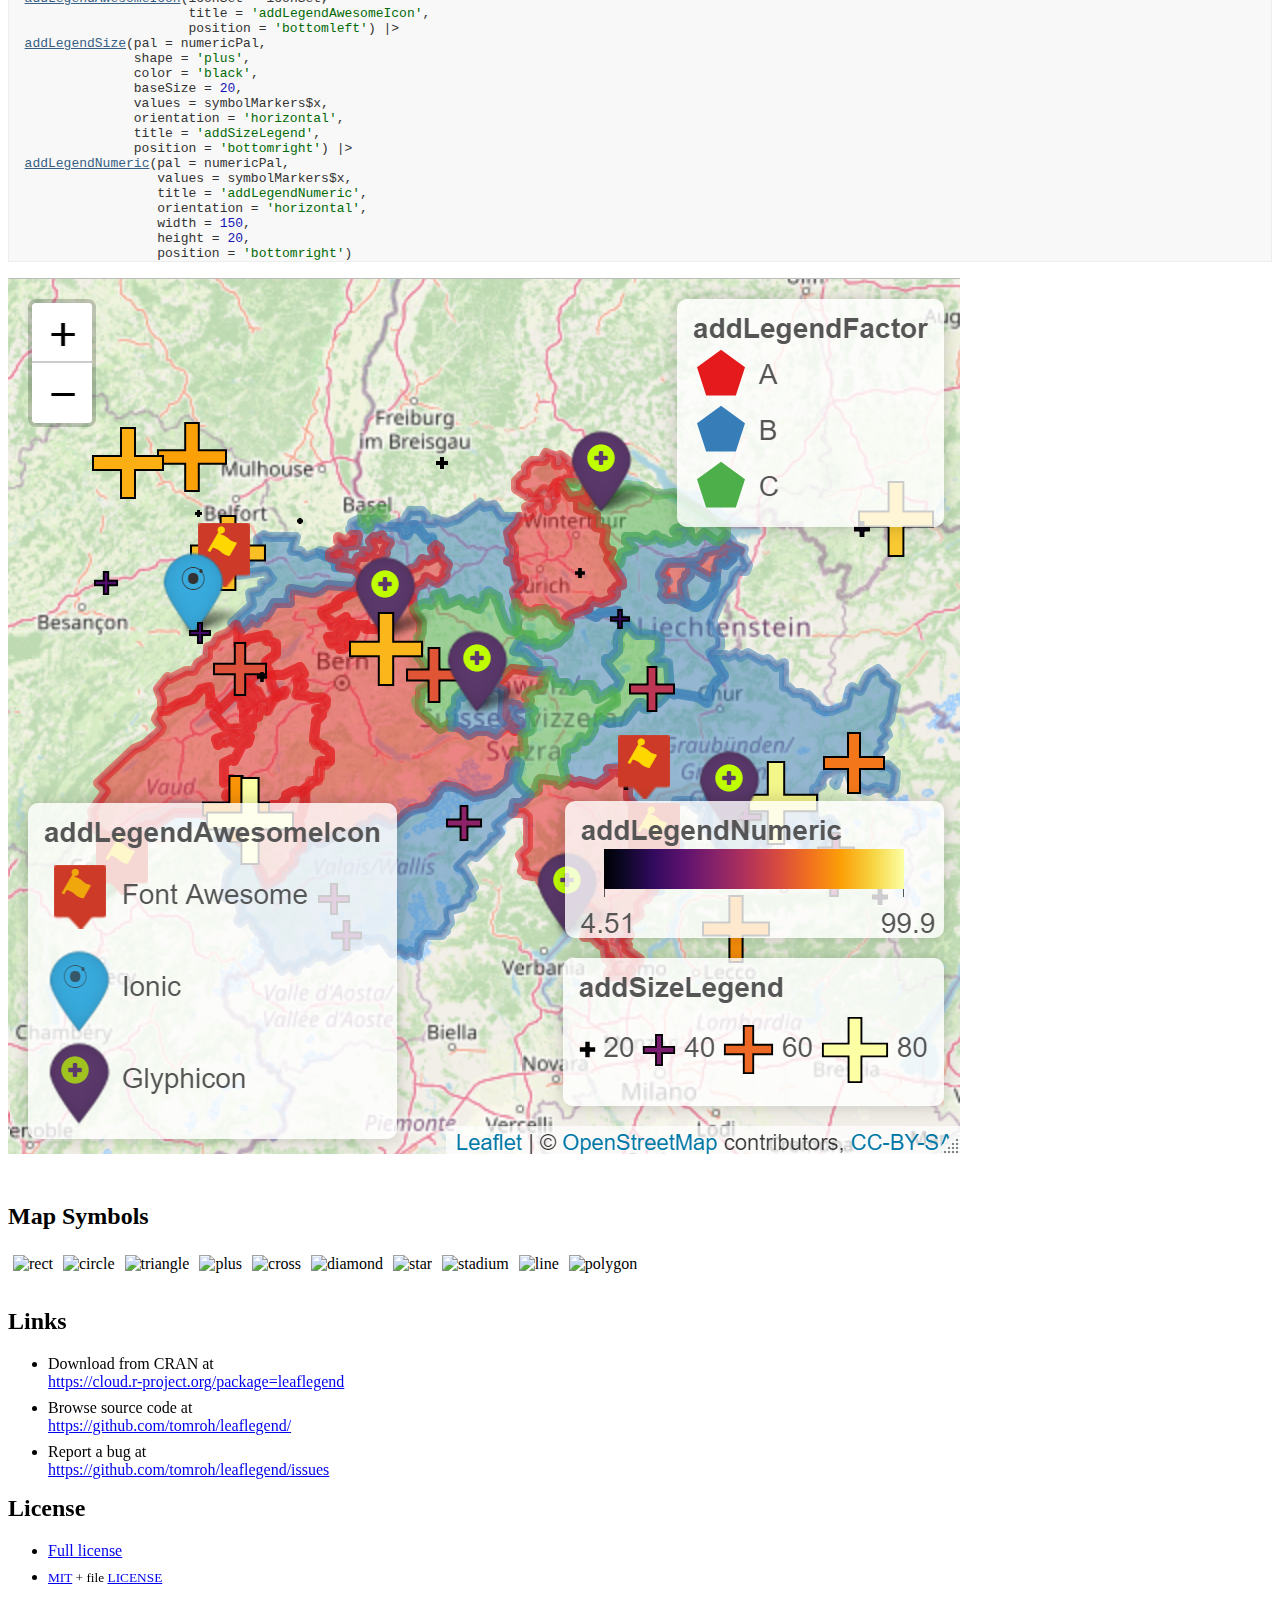
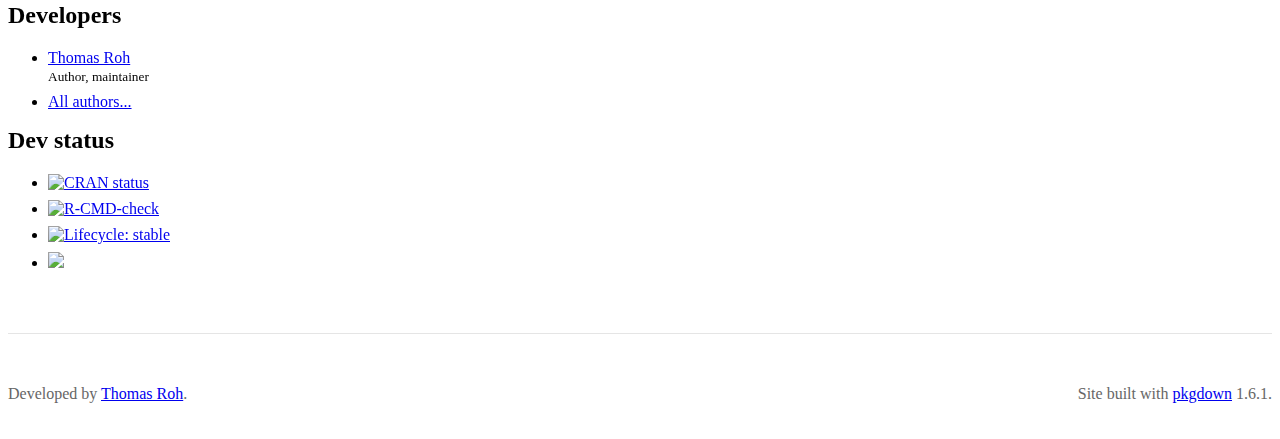
==== commit 7542dbcc: "adding site" ====
--- a/docs/index.html
+++ b/docs/index.html
@@ -48,7 +48,7 @@
       </button>
       <span class="navbar-brand">
         <a class="navbar-link" href="index.html">leaflegend</a>
-        <span class="version label label-default" data-toggle="tooltip" data-placement="bottom" title="Released version">0.4.0</span>
+        <span class="version label label-default" data-toggle="tooltip" data-placement="bottom" title="Released version">0.5.0</span>
       </span>
     </div>
 
@@ -115,6 +115,7 @@
 <ul>
 <li><p><a href="https://roh.engineering/posts/2021/02/introduction-to-leaflegend/">Introduction to leaflegend</a></p></li>
 <li><p><a href="https://roh.engineering/posts/2021/05/map-symbols-and-size-legends-for-leaflet/">Map Symbols and Size Legends</a></p></li>
+<li><p><a href="https://roh.engineering/posts/2021/10/awesome-marker-legends-in-leaflet/">Awesome Marker Legends</a></p></li>
 </ul>
 </div>
 <div id="example" class="section level2">
@@ -122,32 +123,82 @@
 <a href="#example" class="anchor"></a>Example</h2>
 <p>Use <code>addLegend*()</code> to create easily customizable legends for leaflet.</p>
 <div class="sourceCode" id="cb3"><pre class="downlit sourceCode r">
-<code class="sourceCode R"><span class="kw"><a href="https://rdrr.io/r/base/library.html">library</a></span><span class="op">(</span><span class="va"><a href="https://leaflegend.roh.engineering">leaflegend</a></span><span class="op">)</span>
+<code class="sourceCode R">
 <span class="kw"><a href="https://rdrr.io/r/base/library.html">library</a></span><span class="op">(</span><span class="va"><a href="https://rstudio.github.io/leaflet/">leaflet</a></span><span class="op">)</span>
-<span class="fu"><a href="https://rdrr.io/r/utils/data.html">data</a></span><span class="op">(</span><span class="va">quakes</span><span class="op">)</span>
-<span class="va">quakes</span><span class="op">[[</span><span class="st">'group'</span><span class="op">]</span><span class="op">]</span> <span class="op">&lt;-</span> <span class="fu"><a href="https://rdrr.io/r/base/sample.html">sample</a></span><span class="op">(</span><span class="fu"><a href="https://rdrr.io/r/base/c.html">c</a></span><span class="op">(</span><span class="st">'A'</span>, <span class="st">'B'</span>, <span class="st">'C'</span><span class="op">)</span>, <span class="fu"><a href="https://rdrr.io/r/base/nrow.html">nrow</a></span><span class="op">(</span><span class="va">quakes</span><span class="op">)</span>, replace <span class="op">=</span> <span class="cn">TRUE</span><span class="op">)</span>
-<span class="va">factorPal</span> <span class="op">&lt;-</span> <span class="fu"><a href="https://rdrr.io/pkg/leaflet/man/colorNumeric.html">colorFactor</a></span><span class="op">(</span><span class="st">'Dark2'</span>, <span class="va">quakes</span><span class="op">$</span><span class="va">group</span><span class="op">)</span>
-<span class="fu"><a href="https://rdrr.io/pkg/leaflet/man/leaflet.html">leaflet</a></span><span class="op">(</span><span class="op">)</span> <span class="op">%&gt;%</span>
-  <span class="fu"><a href="https://rdrr.io/pkg/leaflet/man/map-layers.html">addTiles</a></span><span class="op">(</span><span class="op">)</span> <span class="op">%&gt;%</span>
-  <span class="fu"><a href="https://rdrr.io/pkg/leaflet/man/map-layers.html">addCircleMarkers</a></span><span class="op">(</span>
-    data <span class="op">=</span> <span class="va">quakes</span>,
-    lat <span class="op">=</span> <span class="op">~</span> <span class="va">lat</span>,
-    lng <span class="op">=</span> <span class="op">~</span> <span class="va">long</span>,
-    color <span class="op">=</span> <span class="op">~</span> <span class="fu">factorPal</span><span class="op">(</span><span class="va">group</span><span class="op">)</span>,
-    opacity <span class="op">=</span> <span class="fl">1</span>,
-    fillOpacity <span class="op">=</span> <span class="fl">1</span>
-  <span class="op">)</span> <span class="op">%&gt;%</span>
-  <span class="fu"><a href="reference/addLeafLegends.html">addLegendFactor</a></span><span class="op">(</span>
-    pal <span class="op">=</span> <span class="va">factorPal</span>,
-    title <span class="op">=</span> <span class="fu">htmltools</span><span class="fu">::</span><span class="va"><a href="https://rdrr.io/pkg/htmltools/man/builder.html">tags</a></span><span class="op">$</span><span class="fu">div</span><span class="op">(</span><span class="st">'addLegendFactor'</span>, style <span class="op">=</span> <span class="st">'font-size: 24px; color: red;'</span><span class="op">)</span>,
-    labelStyle <span class="op">=</span> <span class="st">'font-size: 18px; font-weight: bold;'</span>,
-    orientation <span class="op">=</span> <span class="st">'horizontal'</span>,
-    values <span class="op">=</span> <span class="va">quakes</span><span class="op">$</span><span class="va">group</span>,
-    position <span class="op">=</span> <span class="st">'topright'</span>,
-    shape <span class="op">=</span> <span class="st">'triangle'</span>,
-    width <span class="op">=</span> <span class="fl">30</span>,
-    height <span class="op">=</span> <span class="fl">30</span>
-  <span class="op">)</span></code></pre></div>
+<span class="kw"><a href="https://rdrr.io/r/base/library.html">library</a></span><span class="op">(</span><span class="va"><a href="https://leaflegend.roh.engineering">leaflegend</a></span><span class="op">)</span>
+<span class="fu"><a href="https://rdrr.io/r/base/Random.html">set.seed</a></span><span class="op">(</span><span class="fl">22</span><span class="op">)</span>
+<span class="fu"><a href="https://rdrr.io/r/utils/data.html">data</a></span><span class="op">(</span><span class="st">"gadmCHE"</span><span class="op">)</span>
+<span class="va">gadmCHE</span><span class="op">@</span><span class="va">data</span><span class="op">$</span><span class="va">x</span> <span class="op">&lt;-</span> <span class="fu"><a href="https://rdrr.io/r/base/sample.html">sample</a></span><span class="op">(</span><span class="fu"><a href="https://rdrr.io/r/base/c.html">c</a></span><span class="op">(</span><span class="st">'A'</span>, <span class="st">'B'</span>, <span class="st">'C'</span><span class="op">)</span>, <span class="fu"><a href="https://rdrr.io/r/base/nrow.html">nrow</a></span><span class="op">(</span><span class="va">gadmCHE</span><span class="op">@</span><span class="va">data</span><span class="op">)</span>, replace <span class="op">=</span> <span class="cn">TRUE</span><span class="op">)</span>
+<span class="va">factorPal</span> <span class="op">&lt;-</span> <span class="fu"><a href="https://rdrr.io/pkg/leaflet/man/colorNumeric.html">colorFactor</a></span><span class="op">(</span><span class="st">'Set1'</span>, <span class="va">gadmCHE</span><span class="op">@</span><span class="va">data</span><span class="op">$</span><span class="va">x</span><span class="op">)</span>
+<span class="va">n</span> <span class="op">&lt;-</span> <span class="fl">10</span>
+<span class="va">awesomeMarkers</span> <span class="op">&lt;-</span> <span class="fu"><a href="https://rdrr.io/r/base/data.frame.html">data.frame</a></span><span class="op">(</span>
+  marker <span class="op">=</span> <span class="fu"><a href="https://rdrr.io/r/base/sample.html">sample</a></span><span class="op">(</span><span class="fu"><a href="https://rdrr.io/r/base/c.html">c</a></span><span class="op">(</span><span class="st">'Font Awesome'</span>, <span class="st">'Ionic'</span>, <span class="st">'Glyphicon'</span><span class="op">)</span>, <span class="va">n</span>, replace <span class="op">=</span> <span class="cn">TRUE</span><span class="op">)</span>,
+  lng <span class="op">=</span> <span class="fu"><a href="https://rdrr.io/r/stats/Uniform.html">runif</a></span><span class="op">(</span><span class="va">n</span>, <span class="va">gadmCHE</span><span class="op">@</span><span class="va">bbox</span><span class="op">[</span><span class="fl">1</span>,<span class="fl">1</span><span class="op">]</span>, <span class="va">gadmCHE</span><span class="op">@</span><span class="va">bbox</span><span class="op">[</span><span class="fl">1</span>,<span class="fl">2</span><span class="op">]</span><span class="op">)</span>,
+  lat <span class="op">=</span> <span class="fu"><a href="https://rdrr.io/r/stats/Uniform.html">runif</a></span><span class="op">(</span><span class="va">n</span>, <span class="va">gadmCHE</span><span class="op">@</span><span class="va">bbox</span><span class="op">[</span><span class="fl">2</span>,<span class="fl">1</span><span class="op">]</span>, <span class="va">gadmCHE</span><span class="op">@</span><span class="va">bbox</span><span class="op">[</span><span class="fl">2</span>,<span class="fl">2</span><span class="op">]</span><span class="op">)</span>
+<span class="op">)</span>
+<span class="va">n2</span> <span class="op">&lt;-</span> <span class="fl">30</span>
+<span class="va">symbolMarkers</span> <span class="op">&lt;-</span> <span class="fu"><a href="https://rdrr.io/r/base/data.frame.html">data.frame</a></span><span class="op">(</span>
+  x <span class="op">=</span> <span class="fu"><a href="https://rdrr.io/r/stats/Uniform.html">runif</a></span><span class="op">(</span><span class="va">n2</span>, <span class="fl">0</span>, <span class="fl">100</span><span class="op">)</span>,
+  lng <span class="op">=</span> <span class="fu"><a href="https://rdrr.io/r/stats/Uniform.html">runif</a></span><span class="op">(</span><span class="va">n2</span>, <span class="va">gadmCHE</span><span class="op">@</span><span class="va">bbox</span><span class="op">[</span><span class="fl">1</span>,<span class="fl">1</span><span class="op">]</span>, <span class="va">gadmCHE</span><span class="op">@</span><span class="va">bbox</span><span class="op">[</span><span class="fl">1</span>,<span class="fl">2</span><span class="op">]</span><span class="op">)</span>,
+  lat <span class="op">=</span> <span class="fu"><a href="https://rdrr.io/r/stats/Uniform.html">runif</a></span><span class="op">(</span><span class="va">n2</span>, <span class="va">gadmCHE</span><span class="op">@</span><span class="va">bbox</span><span class="op">[</span><span class="fl">2</span>,<span class="fl">1</span><span class="op">]</span>, <span class="va">gadmCHE</span><span class="op">@</span><span class="va">bbox</span><span class="op">[</span><span class="fl">2</span>,<span class="fl">2</span><span class="op">]</span><span class="op">)</span>
+<span class="op">)</span>
+<span class="va">numericPal</span> <span class="op">&lt;-</span> <span class="fu"><a href="https://rdrr.io/pkg/leaflet/man/colorNumeric.html">colorNumeric</a></span><span class="op">(</span><span class="st">'inferno'</span>, <span class="va">symbolMarkers</span><span class="op">$</span><span class="va">marker</span><span class="op">)</span>
+<span class="va">iconSet</span> <span class="op">&lt;-</span> <span class="fu"><a href="https://rdrr.io/pkg/leaflet/man/awesomeIconList.html">awesomeIconList</a></span><span class="op">(</span>
+  `Font Awesome` <span class="op">=</span> <span class="fu"><a href="https://rdrr.io/pkg/leaflet/man/makeAwesomeIcon.html">makeAwesomeIcon</a></span><span class="op">(</span>icon <span class="op">=</span> <span class="st">"font-awesome"</span>, library <span class="op">=</span> <span class="st">"fa"</span>,
+                                   iconColor <span class="op">=</span> <span class="st">'gold'</span>, markerColor <span class="op">=</span> <span class="st">'red'</span>,
+                                   squareMarker <span class="op">=</span> <span class="cn">TRUE</span>,
+                                   iconRotate <span class="op">=</span> <span class="fl">30</span>,
+  <span class="op">)</span>,
+  Ionic <span class="op">=</span> <span class="fu"><a href="https://rdrr.io/pkg/leaflet/man/makeAwesomeIcon.html">makeAwesomeIcon</a></span><span class="op">(</span>icon <span class="op">=</span> <span class="st">"ionic"</span>, library <span class="op">=</span> <span class="st">"ion"</span>,
+                          iconColor <span class="op">=</span> <span class="st">'#fffff'</span>, markerColor <span class="op">=</span> <span class="st">'blue'</span>,
+                          squareMarker <span class="op">=</span> <span class="cn">FALSE</span><span class="op">)</span>,
+  Glyphicon <span class="op">=</span> <span class="fu"><a href="https://rdrr.io/pkg/leaflet/man/makeAwesomeIcon.html">makeAwesomeIcon</a></span><span class="op">(</span>icon <span class="op">=</span> <span class="st">"plus-sign"</span>, library <span class="op">=</span> <span class="st">"glyphicon"</span>,
+                              iconColor <span class="op">=</span> <span class="st">'rgb(192, 255, 0)'</span>, markerColor <span class="op">=</span> <span class="st">'darkpurple'</span>,
+                              squareMarker <span class="op">=</span> <span class="cn">FALSE</span><span class="op">)</span>
+<span class="op">)</span>
+<span class="va">baseSize</span> <span class="op">&lt;-</span> <span class="fl">20</span>
+<span class="va">symbols</span> <span class="op">&lt;-</span> <span class="fu"><a href="reference/addLegendSize.html">makeSizeIcons</a></span><span class="op">(</span>value <span class="op">=</span> <span class="va">symbolMarkers</span><span class="op">$</span><span class="va">x</span>,
+                         <span class="st">'plus'</span>,
+                         fillColor <span class="op">=</span> <span class="fu">numericPal</span><span class="op">(</span><span class="va">symbolMarkers</span><span class="op">$</span><span class="va">x</span><span class="op">)</span>,
+                         baseSize <span class="op">=</span> <span class="va">baseSize</span>,
+                         opacity <span class="op">=</span> <span class="fl">1</span>,
+                         color <span class="op">=</span> <span class="st">'black'</span><span class="op">)</span>
+<span class="fu"><a href="https://rdrr.io/pkg/leaflet/man/leaflet.html">leaflet</a></span><span class="op">(</span><span class="op">)</span> |&gt;
+  <span class="fu"><a href="https://rdrr.io/pkg/leaflet/man/map-layers.html">addTiles</a></span><span class="op">(</span><span class="op">)</span> |&gt;
+  <span class="fu"><a href="https://rdrr.io/pkg/leaflet/man/map-layers.html">addPolygons</a></span><span class="op">(</span>data <span class="op">=</span> <span class="va">gadmCHE</span>, color <span class="op">=</span> <span class="op">~</span><span class="fu">factorPal</span><span class="op">(</span><span class="va">x</span><span class="op">)</span>,
+              fillOpacity <span class="op">=</span> <span class="fl">.5</span><span class="op">)</span> |&gt;
+  <span class="fu"><a href="https://rdrr.io/pkg/leaflet/man/addAwesomeMarkers.html">addAwesomeMarkers</a></span><span class="op">(</span>data <span class="op">=</span> <span class="va">awesomeMarkers</span>, lat <span class="op">=</span> <span class="op">~</span><span class="va">lat</span>, lng <span class="op">=</span> <span class="op">~</span><span class="va">lng</span>,
+                    icon <span class="op">=</span> <span class="op">~</span><span class="va">iconSet</span><span class="op">[</span><span class="va">marker</span><span class="op">]</span><span class="op">)</span> |&gt;
+  <span class="fu"><a href="https://rdrr.io/pkg/leaflet/man/map-layers.html">addMarkers</a></span><span class="op">(</span>data <span class="op">=</span> <span class="va">symbolMarkers</span>, lat <span class="op">=</span> <span class="op">~</span><span class="va">lat</span>, lng <span class="op">=</span> <span class="op">~</span><span class="va">lng</span>, icon <span class="op">=</span> <span class="va">symbols</span><span class="op">)</span> |&gt;
+  <span class="fu"><a href="reference/addLeafLegends.html">addLegendFactor</a></span><span class="op">(</span>pal <span class="op">=</span> <span class="va">factorPal</span>,
+                  shape <span class="op">=</span> <span class="st">'polygon'</span>,
+                  values <span class="op">=</span> <span class="va">gadmCHE</span><span class="op">@</span><span class="va">data</span><span class="op">$</span><span class="va">x</span>,
+                  title <span class="op">=</span> <span class="st">'addLegendFactor'</span>,
+                  position <span class="op">=</span> <span class="st">'topright'</span><span class="op">)</span> |&gt;
+  <span class="fu"><a href="reference/addLegendAwesomeIcon.html">addLegendAwesomeIcon</a></span><span class="op">(</span>iconSet <span class="op">=</span> <span class="va">iconSet</span>,
+                       title <span class="op">=</span> <span class="st">'addLegendAwesomeIcon'</span>,
+                       position <span class="op">=</span> <span class="st">'bottomleft'</span><span class="op">)</span> |&gt;
+  <span class="fu"><a href="reference/addLegendSize.html">addLegendSize</a></span><span class="op">(</span>pal <span class="op">=</span> <span class="va">numericPal</span>,
+                shape <span class="op">=</span> <span class="st">'plus'</span>,
+                color <span class="op">=</span> <span class="st">'black'</span>,
+                baseSize <span class="op">=</span> <span class="fl">20</span>,
+                values <span class="op">=</span> <span class="va">symbolMarkers</span><span class="op">$</span><span class="va">x</span>,
+                orientation <span class="op">=</span> <span class="st">'horizontal'</span>,
+                title <span class="op">=</span> <span class="st">'addSizeLegend'</span>,
+                position <span class="op">=</span> <span class="st">'bottomright'</span><span class="op">)</span> |&gt;
+  <span class="fu"><a href="reference/addLeafLegends.html">addLegendNumeric</a></span><span class="op">(</span>pal <span class="op">=</span> <span class="va">numericPal</span>,
+                   values <span class="op">=</span> <span class="va">symbolMarkers</span><span class="op">$</span><span class="va">x</span>,
+                   title <span class="op">=</span> <span class="st">'addLegendNumeric'</span>,
+                   orientation <span class="op">=</span> <span class="st">'horizontal'</span>,
+                   width <span class="op">=</span> <span class="fl">150</span>,
+                   height <span class="op">=</span> <span class="fl">20</span>,
+                   position <span class="op">=</span> <span class="st">'bottomright'</span><span class="op">)</span></code></pre></div>
+<p><img src="reference/figures/readme-example.png"></p>
+</div>
+<div id="map-symbols" class="section level2">
+<h2 class="hasAnchor">
+<a href="#map-symbols" class="anchor"></a>Map Symbols</h2>
+<p><img src="reference/figures/rect.svg" alt="rect" width="50" height="70" style="margin: 5px;"><img src="reference/figures/circle.svg" alt="circle" width="50" height="70" style="margin: 5px;"><img src="reference/figures/triangle.svg" alt="triangle" width="50" height="70" style="margin: 5px;"><img src="reference/figures/plus.svg" alt="plus" width="50" height="70" style="margin: 5px;"><img src="reference/figures/cross.svg" alt="cross" width="50" height="70" style="margin: 5px;"><img src="reference/figures/diamond.svg" alt="diamond" width="50" height="70" style="margin: 5px;"><img src="reference/figures/star.svg" alt="star" width="50" height="70" style="margin: 5px;"><img src="reference/figures/stadium.svg" alt="stadium" width="50" height="70" style="margin: 5px;"><img src="reference/figures/line.svg" alt="line" width="50" height="70" style="margin: 5px;"><img src="reference/figures/polygon.svg" alt="polygon" width="50" height="70" style="margin: 5px;"></p>
 </div>
 </div>
   </div>
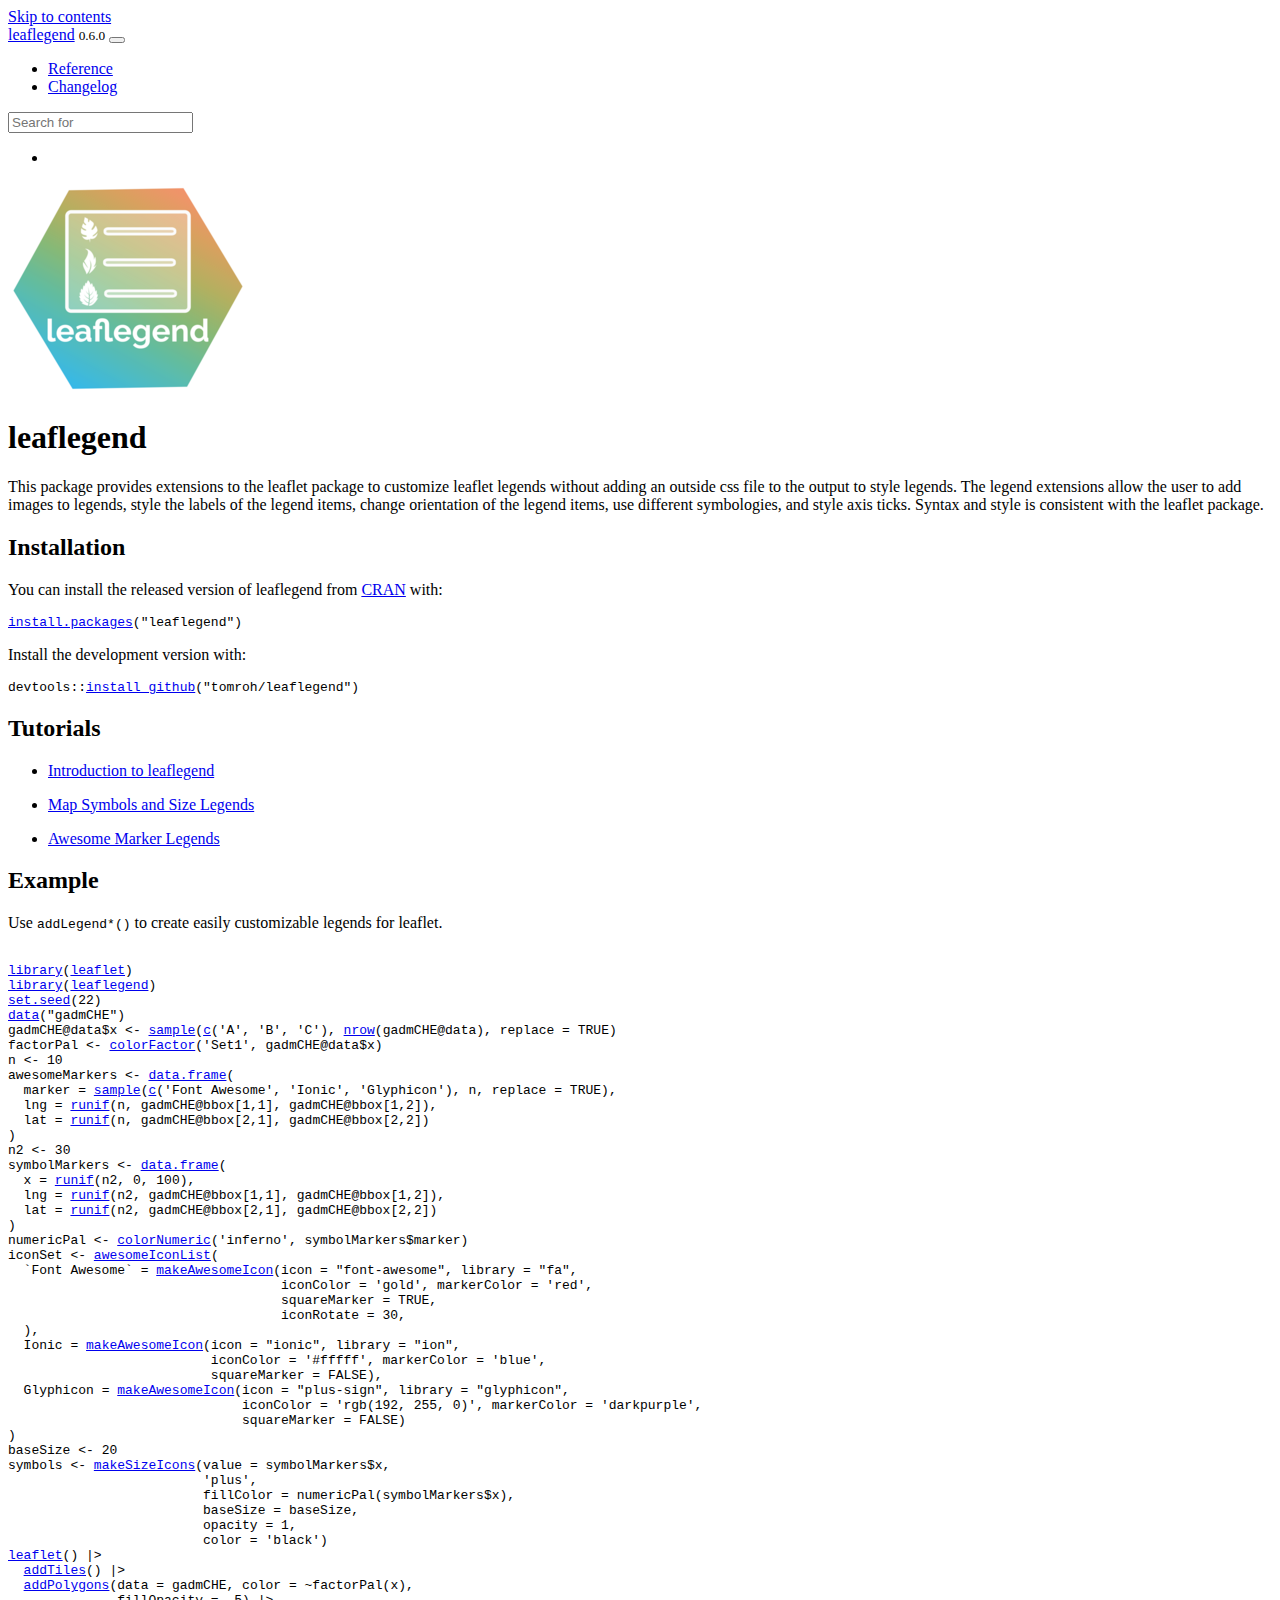
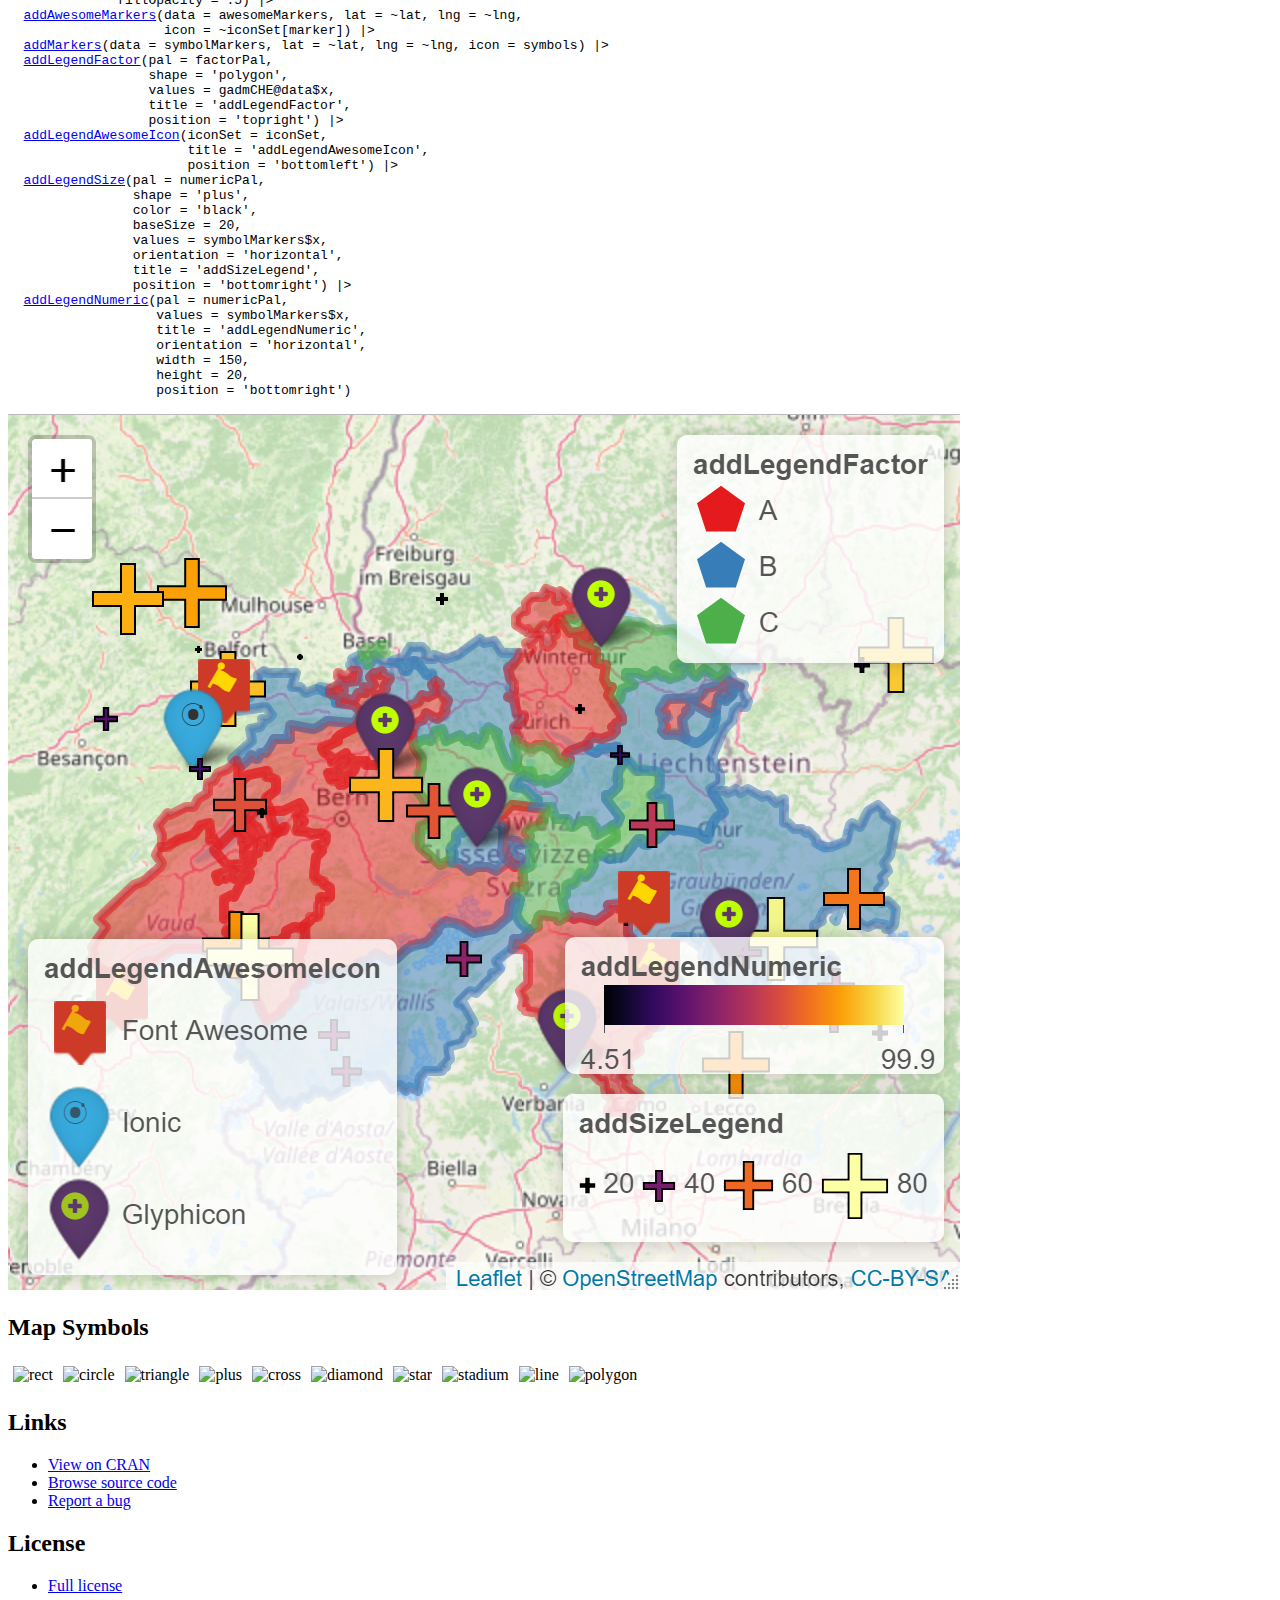
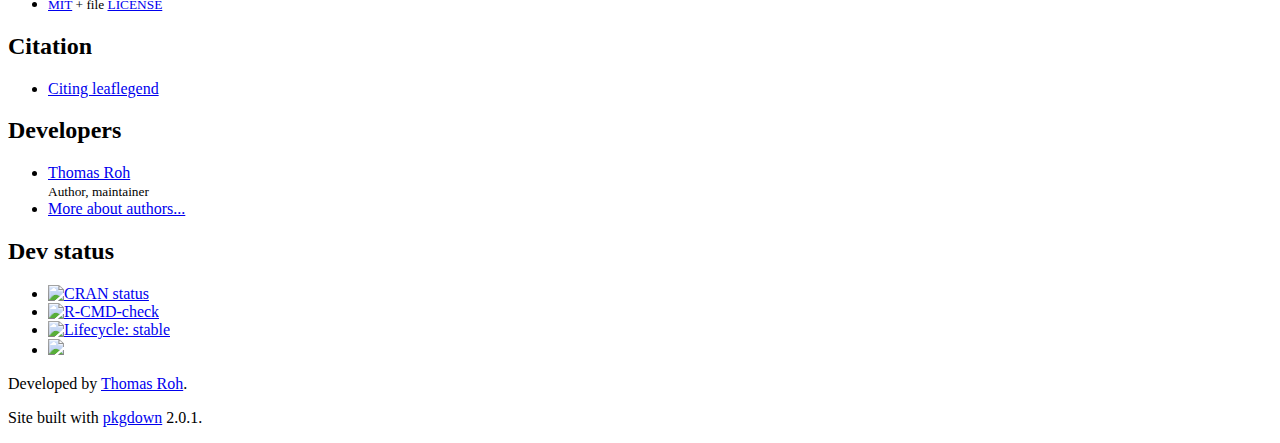
==== commit fb7e3fa5: "adding site rebuild" ====
--- a/docs/index.html
+++ b/docs/index.html
@@ -4,7 +4,10 @@
 <meta http-equiv="Content-Type" content="text/html; charset=UTF-8">
 <meta charset="utf-8">
 <meta http-equiv="X-UA-Compatible" content="IE=edge">
-<meta name="viewport" content="width=device-width, initial-scale=1.0">
+<meta name="viewport" content="width=device-width, initial-scale=1, shrink-to-fit=no">
+<meta name="description" content="Provides extensions to the leaflet package to 
+    customize legends with images, text styling, orientation, sizing,
+    and symbology.">
 <title>Add Custom Legends to leaflet Maps • leaflegend</title>
 <!-- favicons --><link rel="icon" type="image/png" sizes="16x16" href="favicon-16x16.png">
 <link rel="icon" type="image/png" sizes="32x32" href="favicon-32x32.png">
@@ -12,264 +15,246 @@
 <link rel="apple-touch-icon" type="image/png" sizes="120x120" href="apple-touch-icon-120x120.png">
 <link rel="apple-touch-icon" type="image/png" sizes="76x76" href="apple-touch-icon-76x76.png">
 <link rel="apple-touch-icon" type="image/png" sizes="60x60" href="apple-touch-icon-60x60.png">
-<!-- jquery --><script src="https://cdnjs.cloudflare.com/ajax/libs/jquery/3.4.1/jquery.min.js" integrity="sha256-CSXorXvZcTkaix6Yvo6HppcZGetbYMGWSFlBw8HfCJo=" crossorigin="anonymous"></script><!-- Bootstrap --><link href="https://cdnjs.cloudflare.com/ajax/libs/bootswatch/3.4.0/readable/bootstrap.min.css" rel="stylesheet" crossorigin="anonymous">
-<script src="https://cdnjs.cloudflare.com/ajax/libs/twitter-bootstrap/3.4.1/js/bootstrap.min.js" integrity="sha256-nuL8/2cJ5NDSSwnKD8VqreErSWHtnEP9E7AySL+1ev4=" crossorigin="anonymous"></script><!-- bootstrap-toc --><link rel="stylesheet" href="bootstrap-toc.css">
-<script src="bootstrap-toc.js"></script><!-- Font Awesome icons --><link rel="stylesheet" href="https://cdnjs.cloudflare.com/ajax/libs/font-awesome/5.12.1/css/all.min.css" integrity="sha256-mmgLkCYLUQbXn0B1SRqzHar6dCnv9oZFPEC1g1cwlkk=" crossorigin="anonymous">
+<script src="deps/jquery-3.6.0/jquery-3.6.0.min.js"></script><meta name="viewport" content="width=device-width, initial-scale=1, shrink-to-fit=no">
+<link href="deps/bootstrap-5.1.0/bootstrap.min.css" rel="stylesheet">
+<script src="deps/bootstrap-5.1.0/bootstrap.bundle.min.js"></script><link href="deps/_Ubuntu-0.4.0/font.css" rel="stylesheet">
+<link href="deps/_Fira%20Code-0.4.0/font.css" rel="stylesheet">
+<link href="deps/_Raleway-0.4.0/font.css" rel="stylesheet">
+<!-- Font Awesome icons --><link rel="stylesheet" href="https://cdnjs.cloudflare.com/ajax/libs/font-awesome/5.12.1/css/all.min.css" integrity="sha256-mmgLkCYLUQbXn0B1SRqzHar6dCnv9oZFPEC1g1cwlkk=" crossorigin="anonymous">
 <link rel="stylesheet" href="https://cdnjs.cloudflare.com/ajax/libs/font-awesome/5.12.1/css/v4-shims.min.css" integrity="sha256-wZjR52fzng1pJHwx4aV2AO3yyTOXrcDW7jBpJtTwVxw=" crossorigin="anonymous">
-<!-- clipboard.js --><script src="https://cdnjs.cloudflare.com/ajax/libs/clipboard.js/2.0.6/clipboard.min.js" integrity="sha256-inc5kl9MA1hkeYUt+EC3BhlIgyp/2jDIyBLS6k3UxPI=" crossorigin="anonymous"></script><!-- headroom.js --><script src="https://cdnjs.cloudflare.com/ajax/libs/headroom/0.11.0/headroom.min.js" integrity="sha256-AsUX4SJE1+yuDu5+mAVzJbuYNPHj/WroHuZ8Ir/CkE0=" crossorigin="anonymous"></script><script src="https://cdnjs.cloudflare.com/ajax/libs/headroom/0.11.0/jQuery.headroom.min.js" integrity="sha256-ZX/yNShbjqsohH1k95liqY9Gd8uOiE1S4vZc+9KQ1K4=" crossorigin="anonymous"></script><!-- pkgdown --><link href="pkgdown.css" rel="stylesheet">
-<script src="pkgdown.js"></script><!-- docsearch --><script src="docsearch.js"></script><link rel="stylesheet" href="https://cdnjs.cloudflare.com/ajax/libs/docsearch.js/2.6.3/docsearch.min.css" integrity="sha256-QOSRU/ra9ActyXkIBbiIB144aDBdtvXBcNc3OTNuX/Q=" crossorigin="anonymous">
-<link href="docsearch.css" rel="stylesheet">
-<script src="https://cdnjs.cloudflare.com/ajax/libs/mark.js/8.11.1/jquery.mark.min.js" integrity="sha256-4HLtjeVgH0eIB3aZ9mLYF6E8oU5chNdjU6p6rrXpl9U=" crossorigin="anonymous"></script><meta property="og:title" content="Add Custom Legends to leaflet Maps">
-<meta property="og:description" content="Provides extensions to the leaflet package to 
-    customize legends with images, text styling, orientation, sizing,
+<!-- bootstrap-toc --><script src="https://cdn.rawgit.com/afeld/bootstrap-toc/v1.0.1/dist/bootstrap-toc.min.js"></script><!-- headroom.js --><script src="https://cdnjs.cloudflare.com/ajax/libs/headroom/0.11.0/headroom.min.js" integrity="sha256-AsUX4SJE1+yuDu5+mAVzJbuYNPHj/WroHuZ8Ir/CkE0=" crossorigin="anonymous"></script><script src="https://cdnjs.cloudflare.com/ajax/libs/headroom/0.11.0/jQuery.headroom.min.js" integrity="sha256-ZX/yNShbjqsohH1k95liqY9Gd8uOiE1S4vZc+9KQ1K4=" crossorigin="anonymous"></script><!-- clipboard.js --><script src="https://cdnjs.cloudflare.com/ajax/libs/clipboard.js/2.0.6/clipboard.min.js" integrity="sha256-inc5kl9MA1hkeYUt+EC3BhlIgyp/2jDIyBLS6k3UxPI=" crossorigin="anonymous"></script><!-- search --><script src="https://cdnjs.cloudflare.com/ajax/libs/fuse.js/6.4.6/fuse.js" integrity="sha512-zv6Ywkjyktsohkbp9bb45V6tEMoWhzFzXis+LrMehmJZZSys19Yxf1dopHx7WzIKxr5tK2dVcYmaCk2uqdjF4A==" crossorigin="anonymous"></script><script src="https://cdnjs.cloudflare.com/ajax/libs/autocomplete.js/0.38.0/autocomplete.jquery.min.js" integrity="sha512-GU9ayf+66Xx2TmpxqJpliWbT5PiGYxpaG8rfnBEk1LL8l1KGkRShhngwdXK1UgqhAzWpZHSiYPc09/NwDQIGyg==" crossorigin="anonymous"></script><script src="https://cdnjs.cloudflare.com/ajax/libs/mark.js/8.11.1/mark.min.js" integrity="sha512-5CYOlHXGh6QpOFA/TeTylKLWfB3ftPsde7AnmhuitiTX4K5SqCLBeKro6sPS8ilsz1Q4NRx3v8Ko2IBiszzdww==" crossorigin="anonymous"></script><!-- pkgdown --><script src="pkgdown.js"></script><meta property="og:title" content="Add Custom Legends to leaflet Maps">
+<meta property="og:description" content="Provides extensions to the leaflet package to 
+    customize legends with images, text styling, orientation, sizing,
     and symbology.">
 <meta property="og:image" content="https://leaflegend.roh.engineering/logo.png">
-<!-- mathjax --><script src="https://cdnjs.cloudflare.com/ajax/libs/mathjax/2.7.5/MathJax.js" integrity="sha256-nvJJv9wWKEm88qvoQl9ekL2J+k/RWIsaSScxxlsrv8k=" crossorigin="anonymous"></script><script src="https://cdnjs.cloudflare.com/ajax/libs/mathjax/2.7.5/config/TeX-AMS-MML_HTMLorMML.js" integrity="sha256-84DKXVJXs0/F8OTMzX4UR909+jtl4G7SPypPavF+GfA=" crossorigin="anonymous"></script><!--[if lt IE 9]>
-<script src="https://oss.maxcdn.com/html5shiv/3.7.3/html5shiv.min.js"></script>
-<script src="https://oss.maxcdn.com/respond/1.4.2/respond.min.js"></script>
-<![endif]--><!-- Global site tag (gtag.js) - Google Analytics --><script async src="https://www.googletagmanager.com/gtag/js?id=G-FEY7F5BR1Z"></script><script>
-  window.dataLayer = window.dataLayer || [];
-  function gtag(){dataLayer.push(arguments);}
-  gtag('js', new Date());
-
-  gtag('config', 'G-FEY7F5BR1Z');
+<!-- mathjax --><script src="https://cdnjs.cloudflare.com/ajax/libs/mathjax/2.7.5/MathJax.js" integrity="sha256-nvJJv9wWKEm88qvoQl9ekL2J+k/RWIsaSScxxlsrv8k=" crossorigin="anonymous"></script><script src="https://cdnjs.cloudflare.com/ajax/libs/mathjax/2.7.5/config/TeX-AMS-MML_HTMLorMML.js" integrity="sha256-84DKXVJXs0/F8OTMzX4UR909+jtl4G7SPypPavF+GfA=" crossorigin="anonymous"></script><!--[if lt IE 9]>
+<script src="https://oss.maxcdn.com/html5shiv/3.7.3/html5shiv.min.js"></script>
+<script src="https://oss.maxcdn.com/respond/1.4.2/respond.min.js"></script>
+<![endif]--><!-- Global site tag (gtag.js) - Google Analytics --><script async src="https://www.googletagmanager.com/gtag/js?id=G-FEY7F5BR1Z"></script><script>
+  window.dataLayer = window.dataLayer || [];
+  function gtag(){dataLayer.push(arguments);}
+  gtag('js', new Date());
+
+  gtag('config', 'G-FEY7F5BR1Z');
 </script>
 </head>
-<body data-spy="scroll" data-target="#toc">
-    <div class="container template-home">
-      <header><div class="navbar navbar-default navbar-fixed-top" role="navigation">
-  <div class="container">
-    <div class="navbar-header">
-      <button type="button" class="navbar-toggle collapsed" data-toggle="collapse" data-target="#navbar" aria-expanded="false">
-        <span class="sr-only">Toggle navigation</span>
-        <span class="icon-bar"></span>
-        <span class="icon-bar"></span>
-        <span class="icon-bar"></span>
-      </button>
-      <span class="navbar-brand">
-        <a class="navbar-link" href="index.html">leaflegend</a>
-        <span class="version label label-default" data-toggle="tooltip" data-placement="bottom" title="Released version">0.5.0</span>
-      </span>
-    </div>
-
-    <div id="navbar" class="navbar-collapse collapse">
-      <ul class="nav navbar-nav">
-<li>
-  <a href="index.html">
-    <span class="fas fa-home fa-lg"></span>
-     
-  </a>
-</li>
-<li>
-  <a href="reference/index.html">Reference</a>
-</li>
-<li>
-  <a href="news/index.html">Changelog</a>
-</li>
+<body>
+    <a href="#main" class="visually-hidden-focusable">Skip to contents</a>
+    
+
+    <nav class="navbar fixed-top navbar-dark navbar-expand-lg bg-primary"><div class="container">
+    
+    <a class="navbar-brand me-2" href="index.html">leaflegend</a>
+
+    <small class="nav-text text-muted me-auto" data-bs-toggle="tooltip" data-bs-placement="bottom" title="">0.6.0</small>
+
+    
+    <button class="navbar-toggler" type="button" data-bs-toggle="collapse" data-bs-target="#navbar" aria-controls="navbar" aria-expanded="false" aria-label="Toggle navigation">
+      <span class="navbar-toggler-icon"></span>
+    </button>
+
+    <div id="navbar" class="collapse navbar-collapse ms-2">
+      <ul class="navbar-nav me-auto">
+<li class="nav-item">
+  <a class="nav-link" href="reference/index.html">Reference</a>
+</li>
+<li class="nav-item">
+  <a class="nav-link" href="news/index.html">Changelog</a>
+</li>
       </ul>
-<ul class="nav navbar-nav navbar-right">
-<li>
-  <a href="https://github.com/tomroh/leaflegend/">
-    <span class="fab fa-github fa-lg"></span>
-     
-  </a>
-</li>
+<form class="form-inline my-2 my-lg-0" role="search">
+        <input type="search" class="form-control me-sm-2" aria-label="Toggle navigation" name="search-input" data-search-index="search.json" id="search-input" placeholder="Search for" autocomplete="off">
+</form>
+
+      <ul class="navbar-nav">
+<li class="nav-item">
+  <a class="external-link nav-link" href="https://github.com/tomroh/leaflegend/" aria-label="github">
+    <span class="fab fa fab fa-github fa-lg"></span>
+     
+  </a>
+</li>
       </ul>
-<form class="navbar-form navbar-right hidden-xs hidden-sm" role="search">
-        <div class="form-group">
-          <input type="search" class="form-control" name="search-input" id="search-input" placeholder="Search..." aria-label="Search for..." autocomplete="off">
-</div>
-      </form>
-      
-    </div>
-<!--/.nav-collapse -->
+</div>
+
+    
   </div>
-<!--/.container -->
-</div>
-<!--/.navbar -->
-
-      
-
-      </header><div class="row">
-  <div class="contents col-md-9">
-<div id="leaflegend-" class="section level1">
-<div class="page-header"><h1 class="hasAnchor">
-<a href="#leaflegend-" class="anchor"></a>leaflegend <a href="https://leaflegend.roh.engineering"><img src="reference/figures/logo.png" align="right" height="106"></a>
-</h1></div>
-<!-- badges: start -->
-
-<p>This package provides extensions to the leaflet package to customize leaflet legends without adding an outside css file to the output to style legends. The legend extensions allow the user to add images to legends, style the labels of the legend items, change orientation of the legend items, use different symbologies, and style axis ticks. Syntax and style is consistent with the leaflet package.</p>
-<div id="installation" class="section level2">
-<h2 class="hasAnchor">
-<a href="#installation" class="anchor"></a>Installation</h2>
-<p>You can install the released version of leaflegend from <a href="https://CRAN.R-project.org">CRAN</a> with:</p>
-<div class="sourceCode" id="cb1"><pre class="downlit sourceCode r">
-<code class="sourceCode R"><span class="fu"><a href="https://rdrr.io/r/utils/install.packages.html">install.packages</a></span><span class="op">(</span><span class="st">"leaflegend"</span><span class="op">)</span></code></pre></div>
-<p>Install the development version with:</p>
-<div class="sourceCode" id="cb2"><pre class="downlit sourceCode r">
-<code class="sourceCode R"><span class="fu">devtools</span><span class="fu">::</span><span class="fu"><a href="https://devtools.r-lib.org//reference/remote-reexports.html">install_github</a></span><span class="op">(</span><span class="st">"tomroh/leaflegend"</span><span class="op">)</span></code></pre></div>
-</div>
-<div id="tutorials" class="section level2">
-<h2 class="hasAnchor">
-<a href="#tutorials" class="anchor"></a>Tutorials</h2>
+</nav><div class="container template-home">
+<div class="row">
+  <main id="main" class="col-md-9"><div class="section level1">
+<div class="page-header">
+<img src="logo.png" class="logo" alt=""><h1 id="leaflegend-">leaflegend 
+<a class="anchor" aria-label="anchor" href="#leaflegend-"></a>
+</h1>
+</div>
+<!-- badges: start -->
+
+<p>This package provides extensions to the leaflet package to customize leaflet legends without adding an outside css file to the output to style legends. The legend extensions allow the user to add images to legends, style the labels of the legend items, change orientation of the legend items, use different symbologies, and style axis ticks. Syntax and style is consistent with the leaflet package.</p>
+<div class="section level2">
+<h2 id="installation">Installation<a class="anchor" aria-label="anchor" href="#installation"></a>
+</h2>
+<p>You can install the released version of leaflegend from <a href="https://CRAN.R-project.org" class="external-link">CRAN</a> with:</p>
+<div class="sourceCode" id="cb1"><pre class="downlit sourceCode r">
+<code class="sourceCode R"><span class="fu"><a href="https://rdrr.io/r/utils/install.packages.html" class="external-link">install.packages</a></span><span class="op">(</span><span class="st">"leaflegend"</span><span class="op">)</span></code></pre></div>
+<p>Install the development version with:</p>
+<div class="sourceCode" id="cb2"><pre class="downlit sourceCode r">
+<code class="sourceCode R"><span class="fu">devtools</span><span class="fu">::</span><span class="fu"><a href="https://devtools.r-lib.org/reference/remote-reexports.html" class="external-link">install_github</a></span><span class="op">(</span><span class="st">"tomroh/leaflegend"</span><span class="op">)</span></code></pre></div>
+</div>
+<div class="section level2">
+<h2 id="tutorials">Tutorials<a class="anchor" aria-label="anchor" href="#tutorials"></a>
+</h2>
 <ul>
-<li><p><a href="https://roh.engineering/posts/2021/02/introduction-to-leaflegend/">Introduction to leaflegend</a></p></li>
-<li><p><a href="https://roh.engineering/posts/2021/05/map-symbols-and-size-legends-for-leaflet/">Map Symbols and Size Legends</a></p></li>
-<li><p><a href="https://roh.engineering/posts/2021/10/awesome-marker-legends-in-leaflet/">Awesome Marker Legends</a></p></li>
-</ul>
-</div>
-<div id="example" class="section level2">
-<h2 class="hasAnchor">
-<a href="#example" class="anchor"></a>Example</h2>
-<p>Use <code>addLegend*()</code> to create easily customizable legends for leaflet.</p>
-<div class="sourceCode" id="cb3"><pre class="downlit sourceCode r">
-<code class="sourceCode R">
-<span class="kw"><a href="https://rdrr.io/r/base/library.html">library</a></span><span class="op">(</span><span class="va"><a href="https://rstudio.github.io/leaflet/">leaflet</a></span><span class="op">)</span>
-<span class="kw"><a href="https://rdrr.io/r/base/library.html">library</a></span><span class="op">(</span><span class="va"><a href="https://leaflegend.roh.engineering">leaflegend</a></span><span class="op">)</span>
-<span class="fu"><a href="https://rdrr.io/r/base/Random.html">set.seed</a></span><span class="op">(</span><span class="fl">22</span><span class="op">)</span>
-<span class="fu"><a href="https://rdrr.io/r/utils/data.html">data</a></span><span class="op">(</span><span class="st">"gadmCHE"</span><span class="op">)</span>
-<span class="va">gadmCHE</span><span class="op">@</span><span class="va">data</span><span class="op">$</span><span class="va">x</span> <span class="op">&lt;-</span> <span class="fu"><a href="https://rdrr.io/r/base/sample.html">sample</a></span><span class="op">(</span><span class="fu"><a href="https://rdrr.io/r/base/c.html">c</a></span><span class="op">(</span><span class="st">'A'</span>, <span class="st">'B'</span>, <span class="st">'C'</span><span class="op">)</span>, <span class="fu"><a href="https://rdrr.io/r/base/nrow.html">nrow</a></span><span class="op">(</span><span class="va">gadmCHE</span><span class="op">@</span><span class="va">data</span><span class="op">)</span>, replace <span class="op">=</span> <span class="cn">TRUE</span><span class="op">)</span>
-<span class="va">factorPal</span> <span class="op">&lt;-</span> <span class="fu"><a href="https://rdrr.io/pkg/leaflet/man/colorNumeric.html">colorFactor</a></span><span class="op">(</span><span class="st">'Set1'</span>, <span class="va">gadmCHE</span><span class="op">@</span><span class="va">data</span><span class="op">$</span><span class="va">x</span><span class="op">)</span>
-<span class="va">n</span> <span class="op">&lt;-</span> <span class="fl">10</span>
-<span class="va">awesomeMarkers</span> <span class="op">&lt;-</span> <span class="fu"><a href="https://rdrr.io/r/base/data.frame.html">data.frame</a></span><span class="op">(</span>
-  marker <span class="op">=</span> <span class="fu"><a href="https://rdrr.io/r/base/sample.html">sample</a></span><span class="op">(</span><span class="fu"><a href="https://rdrr.io/r/base/c.html">c</a></span><span class="op">(</span><span class="st">'Font Awesome'</span>, <span class="st">'Ionic'</span>, <span class="st">'Glyphicon'</span><span class="op">)</span>, <span class="va">n</span>, replace <span class="op">=</span> <span class="cn">TRUE</span><span class="op">)</span>,
-  lng <span class="op">=</span> <span class="fu"><a href="https://rdrr.io/r/stats/Uniform.html">runif</a></span><span class="op">(</span><span class="va">n</span>, <span class="va">gadmCHE</span><span class="op">@</span><span class="va">bbox</span><span class="op">[</span><span class="fl">1</span>,<span class="fl">1</span><span class="op">]</span>, <span class="va">gadmCHE</span><span class="op">@</span><span class="va">bbox</span><span class="op">[</span><span class="fl">1</span>,<span class="fl">2</span><span class="op">]</span><span class="op">)</span>,
-  lat <span class="op">=</span> <span class="fu"><a href="https://rdrr.io/r/stats/Uniform.html">runif</a></span><span class="op">(</span><span class="va">n</span>, <span class="va">gadmCHE</span><span class="op">@</span><span class="va">bbox</span><span class="op">[</span><span class="fl">2</span>,<span class="fl">1</span><span class="op">]</span>, <span class="va">gadmCHE</span><span class="op">@</span><span class="va">bbox</span><span class="op">[</span><span class="fl">2</span>,<span class="fl">2</span><span class="op">]</span><span class="op">)</span>
-<span class="op">)</span>
-<span class="va">n2</span> <span class="op">&lt;-</span> <span class="fl">30</span>
-<span class="va">symbolMarkers</span> <span class="op">&lt;-</span> <span class="fu"><a href="https://rdrr.io/r/base/data.frame.html">data.frame</a></span><span class="op">(</span>
-  x <span class="op">=</span> <span class="fu"><a href="https://rdrr.io/r/stats/Uniform.html">runif</a></span><span class="op">(</span><span class="va">n2</span>, <span class="fl">0</span>, <span class="fl">100</span><span class="op">)</span>,
-  lng <span class="op">=</span> <span class="fu"><a href="https://rdrr.io/r/stats/Uniform.html">runif</a></span><span class="op">(</span><span class="va">n2</span>, <span class="va">gadmCHE</span><span class="op">@</span><span class="va">bbox</span><span class="op">[</span><span class="fl">1</span>,<span class="fl">1</span><span class="op">]</span>, <span class="va">gadmCHE</span><span class="op">@</span><span class="va">bbox</span><span class="op">[</span><span class="fl">1</span>,<span class="fl">2</span><span class="op">]</span><span class="op">)</span>,
-  lat <span class="op">=</span> <span class="fu"><a href="https://rdrr.io/r/stats/Uniform.html">runif</a></span><span class="op">(</span><span class="va">n2</span>, <span class="va">gadmCHE</span><span class="op">@</span><span class="va">bbox</span><span class="op">[</span><span class="fl">2</span>,<span class="fl">1</span><span class="op">]</span>, <span class="va">gadmCHE</span><span class="op">@</span><span class="va">bbox</span><span class="op">[</span><span class="fl">2</span>,<span class="fl">2</span><span class="op">]</span><span class="op">)</span>
-<span class="op">)</span>
-<span class="va">numericPal</span> <span class="op">&lt;-</span> <span class="fu"><a href="https://rdrr.io/pkg/leaflet/man/colorNumeric.html">colorNumeric</a></span><span class="op">(</span><span class="st">'inferno'</span>, <span class="va">symbolMarkers</span><span class="op">$</span><span class="va">marker</span><span class="op">)</span>
-<span class="va">iconSet</span> <span class="op">&lt;-</span> <span class="fu"><a href="https://rdrr.io/pkg/leaflet/man/awesomeIconList.html">awesomeIconList</a></span><span class="op">(</span>
-  `Font Awesome` <span class="op">=</span> <span class="fu"><a href="https://rdrr.io/pkg/leaflet/man/makeAwesomeIcon.html">makeAwesomeIcon</a></span><span class="op">(</span>icon <span class="op">=</span> <span class="st">"font-awesome"</span>, library <span class="op">=</span> <span class="st">"fa"</span>,
-                                   iconColor <span class="op">=</span> <span class="st">'gold'</span>, markerColor <span class="op">=</span> <span class="st">'red'</span>,
-                                   squareMarker <span class="op">=</span> <span class="cn">TRUE</span>,
-                                   iconRotate <span class="op">=</span> <span class="fl">30</span>,
-  <span class="op">)</span>,
-  Ionic <span class="op">=</span> <span class="fu"><a href="https://rdrr.io/pkg/leaflet/man/makeAwesomeIcon.html">makeAwesomeIcon</a></span><span class="op">(</span>icon <span class="op">=</span> <span class="st">"ionic"</span>, library <span class="op">=</span> <span class="st">"ion"</span>,
-                          iconColor <span class="op">=</span> <span class="st">'#fffff'</span>, markerColor <span class="op">=</span> <span class="st">'blue'</span>,
-                          squareMarker <span class="op">=</span> <span class="cn">FALSE</span><span class="op">)</span>,
-  Glyphicon <span class="op">=</span> <span class="fu"><a href="https://rdrr.io/pkg/leaflet/man/makeAwesomeIcon.html">makeAwesomeIcon</a></span><span class="op">(</span>icon <span class="op">=</span> <span class="st">"plus-sign"</span>, library <span class="op">=</span> <span class="st">"glyphicon"</span>,
-                              iconColor <span class="op">=</span> <span class="st">'rgb(192, 255, 0)'</span>, markerColor <span class="op">=</span> <span class="st">'darkpurple'</span>,
-                              squareMarker <span class="op">=</span> <span class="cn">FALSE</span><span class="op">)</span>
-<span class="op">)</span>
-<span class="va">baseSize</span> <span class="op">&lt;-</span> <span class="fl">20</span>
-<span class="va">symbols</span> <span class="op">&lt;-</span> <span class="fu"><a href="reference/addLegendSize.html">makeSizeIcons</a></span><span class="op">(</span>value <span class="op">=</span> <span class="va">symbolMarkers</span><span class="op">$</span><span class="va">x</span>,
-                         <span class="st">'plus'</span>,
-                         fillColor <span class="op">=</span> <span class="fu">numericPal</span><span class="op">(</span><span class="va">symbolMarkers</span><span class="op">$</span><span class="va">x</span><span class="op">)</span>,
-                         baseSize <span class="op">=</span> <span class="va">baseSize</span>,
-                         opacity <span class="op">=</span> <span class="fl">1</span>,
-                         color <span class="op">=</span> <span class="st">'black'</span><span class="op">)</span>
-<span class="fu"><a href="https://rdrr.io/pkg/leaflet/man/leaflet.html">leaflet</a></span><span class="op">(</span><span class="op">)</span> |&gt;
-  <span class="fu"><a href="https://rdrr.io/pkg/leaflet/man/map-layers.html">addTiles</a></span><span class="op">(</span><span class="op">)</span> |&gt;
-  <span class="fu"><a href="https://rdrr.io/pkg/leaflet/man/map-layers.html">addPolygons</a></span><span class="op">(</span>data <span class="op">=</span> <span class="va">gadmCHE</span>, color <span class="op">=</span> <span class="op">~</span><span class="fu">factorPal</span><span class="op">(</span><span class="va">x</span><span class="op">)</span>,
-              fillOpacity <span class="op">=</span> <span class="fl">.5</span><span class="op">)</span> |&gt;
-  <span class="fu"><a href="https://rdrr.io/pkg/leaflet/man/addAwesomeMarkers.html">addAwesomeMarkers</a></span><span class="op">(</span>data <span class="op">=</span> <span class="va">awesomeMarkers</span>, lat <span class="op">=</span> <span class="op">~</span><span class="va">lat</span>, lng <span class="op">=</span> <span class="op">~</span><span class="va">lng</span>,
-                    icon <span class="op">=</span> <span class="op">~</span><span class="va">iconSet</span><span class="op">[</span><span class="va">marker</span><span class="op">]</span><span class="op">)</span> |&gt;
-  <span class="fu"><a href="https://rdrr.io/pkg/leaflet/man/map-layers.html">addMarkers</a></span><span class="op">(</span>data <span class="op">=</span> <span class="va">symbolMarkers</span>, lat <span class="op">=</span> <span class="op">~</span><span class="va">lat</span>, lng <span class="op">=</span> <span class="op">~</span><span class="va">lng</span>, icon <span class="op">=</span> <span class="va">symbols</span><span class="op">)</span> |&gt;
-  <span class="fu"><a href="reference/addLeafLegends.html">addLegendFactor</a></span><span class="op">(</span>pal <span class="op">=</span> <span class="va">factorPal</span>,
-                  shape <span class="op">=</span> <span class="st">'polygon'</span>,
-                  values <span class="op">=</span> <span class="va">gadmCHE</span><span class="op">@</span><span class="va">data</span><span class="op">$</span><span class="va">x</span>,
-                  title <span class="op">=</span> <span class="st">'addLegendFactor'</span>,
-                  position <span class="op">=</span> <span class="st">'topright'</span><span class="op">)</span> |&gt;
-  <span class="fu"><a href="reference/addLegendAwesomeIcon.html">addLegendAwesomeIcon</a></span><span class="op">(</span>iconSet <span class="op">=</span> <span class="va">iconSet</span>,
-                       title <span class="op">=</span> <span class="st">'addLegendAwesomeIcon'</span>,
-                       position <span class="op">=</span> <span class="st">'bottomleft'</span><span class="op">)</span> |&gt;
-  <span class="fu"><a href="reference/addLegendSize.html">addLegendSize</a></span><span class="op">(</span>pal <span class="op">=</span> <span class="va">numericPal</span>,
-                shape <span class="op">=</span> <span class="st">'plus'</span>,
-                color <span class="op">=</span> <span class="st">'black'</span>,
-                baseSize <span class="op">=</span> <span class="fl">20</span>,
-                values <span class="op">=</span> <span class="va">symbolMarkers</span><span class="op">$</span><span class="va">x</span>,
-                orientation <span class="op">=</span> <span class="st">'horizontal'</span>,
-                title <span class="op">=</span> <span class="st">'addSizeLegend'</span>,
-                position <span class="op">=</span> <span class="st">'bottomright'</span><span class="op">)</span> |&gt;
-  <span class="fu"><a href="reference/addLeafLegends.html">addLegendNumeric</a></span><span class="op">(</span>pal <span class="op">=</span> <span class="va">numericPal</span>,
-                   values <span class="op">=</span> <span class="va">symbolMarkers</span><span class="op">$</span><span class="va">x</span>,
-                   title <span class="op">=</span> <span class="st">'addLegendNumeric'</span>,
-                   orientation <span class="op">=</span> <span class="st">'horizontal'</span>,
-                   width <span class="op">=</span> <span class="fl">150</span>,
-                   height <span class="op">=</span> <span class="fl">20</span>,
-                   position <span class="op">=</span> <span class="st">'bottomright'</span><span class="op">)</span></code></pre></div>
-<p><img src="reference/figures/readme-example.png"></p>
-</div>
-<div id="map-symbols" class="section level2">
-<h2 class="hasAnchor">
-<a href="#map-symbols" class="anchor"></a>Map Symbols</h2>
-<p><img src="reference/figures/rect.svg" alt="rect" width="50" height="70" style="margin: 5px;"><img src="reference/figures/circle.svg" alt="circle" width="50" height="70" style="margin: 5px;"><img src="reference/figures/triangle.svg" alt="triangle" width="50" height="70" style="margin: 5px;"><img src="reference/figures/plus.svg" alt="plus" width="50" height="70" style="margin: 5px;"><img src="reference/figures/cross.svg" alt="cross" width="50" height="70" style="margin: 5px;"><img src="reference/figures/diamond.svg" alt="diamond" width="50" height="70" style="margin: 5px;"><img src="reference/figures/star.svg" alt="star" width="50" height="70" style="margin: 5px;"><img src="reference/figures/stadium.svg" alt="stadium" width="50" height="70" style="margin: 5px;"><img src="reference/figures/line.svg" alt="line" width="50" height="70" style="margin: 5px;"><img src="reference/figures/polygon.svg" alt="polygon" width="50" height="70" style="margin: 5px;"></p>
-</div>
-</div>
-  </div>
-
-  <div class="col-md-3 hidden-xs hidden-sm" id="pkgdown-sidebar">
-    <div class="links">
-<h2>Links</h2>
-<ul class="list-unstyled">
-<li>Download from CRAN at <br><a href="https://cloud.r-project.org/package=leaflegend">https://​cloud.r-project.org/​package=leaflegend</a>
-</li>
-<li>Browse source code at <br><a href="https://github.com/tomroh/leaflegend/">https://​github.com/​tomroh/​leaflegend/​</a>
-</li>
-<li>Report a bug at <br><a href="https://github.com/tomroh/leaflegend/issues">https://​github.com/​tomroh/​leaflegend/​issues</a>
-</li>
-</ul>
-</div>
-<div class="license">
-<h2>License</h2>
-<ul class="list-unstyled">
-<li><a href="LICENSE.html">Full license</a></li>
-<li><small><a href="https://opensource.org/licenses/mit-license.php">MIT</a> + file <a href="LICENSE-text.html">LICENSE</a></small></li>
-</ul>
-</div>
-<div class="developers">
-<h2>Developers</h2>
+<li><p><a href="https://roh.engineering/posts/2021/02/introduction-to-leaflegend/" class="external-link">Introduction to leaflegend</a></p></li>
+<li><p><a href="https://roh.engineering/posts/2021/05/map-symbols-and-size-legends-for-leaflet/" class="external-link">Map Symbols and Size Legends</a></p></li>
+<li><p><a href="https://roh.engineering/posts/2021/10/awesome-marker-legends-in-leaflet/" class="external-link">Awesome Marker Legends</a></p></li>
+</ul>
+</div>
+<div class="section level2">
+<h2 id="example">Example<a class="anchor" aria-label="anchor" href="#example"></a>
+</h2>
+<p>Use <code>addLegend*()</code> to create easily customizable legends for leaflet.</p>
+<div class="sourceCode" id="cb3"><pre class="downlit sourceCode r">
+<code class="sourceCode R">
+<span class="kw"><a href="https://rdrr.io/r/base/library.html" class="external-link">library</a></span><span class="op">(</span><span class="va"><a href="https://rstudio.github.io/leaflet/" class="external-link">leaflet</a></span><span class="op">)</span>
+<span class="kw"><a href="https://rdrr.io/r/base/library.html" class="external-link">library</a></span><span class="op">(</span><span class="va"><a href="https://leaflegend.roh.engineering">leaflegend</a></span><span class="op">)</span>
+<span class="fu"><a href="https://rdrr.io/r/base/Random.html" class="external-link">set.seed</a></span><span class="op">(</span><span class="fl">22</span><span class="op">)</span>
+<span class="fu"><a href="https://rdrr.io/r/utils/data.html" class="external-link">data</a></span><span class="op">(</span><span class="st">"gadmCHE"</span><span class="op">)</span>
+<span class="va">gadmCHE</span><span class="op">@</span><span class="va">data</span><span class="op">$</span><span class="va">x</span> <span class="op">&lt;-</span> <span class="fu"><a href="https://rdrr.io/r/base/sample.html" class="external-link">sample</a></span><span class="op">(</span><span class="fu"><a href="https://rdrr.io/r/base/c.html" class="external-link">c</a></span><span class="op">(</span><span class="st">'A'</span>, <span class="st">'B'</span>, <span class="st">'C'</span><span class="op">)</span>, <span class="fu"><a href="https://rdrr.io/r/base/nrow.html" class="external-link">nrow</a></span><span class="op">(</span><span class="va">gadmCHE</span><span class="op">@</span><span class="va">data</span><span class="op">)</span>, replace <span class="op">=</span> <span class="cn">TRUE</span><span class="op">)</span>
+<span class="va">factorPal</span> <span class="op">&lt;-</span> <span class="fu"><a href="https://rdrr.io/pkg/leaflet/man/colorNumeric.html" class="external-link">colorFactor</a></span><span class="op">(</span><span class="st">'Set1'</span>, <span class="va">gadmCHE</span><span class="op">@</span><span class="va">data</span><span class="op">$</span><span class="va">x</span><span class="op">)</span>
+<span class="va">n</span> <span class="op">&lt;-</span> <span class="fl">10</span>
+<span class="va">awesomeMarkers</span> <span class="op">&lt;-</span> <span class="fu"><a href="https://rdrr.io/r/base/data.frame.html" class="external-link">data.frame</a></span><span class="op">(</span>
+  marker <span class="op">=</span> <span class="fu"><a href="https://rdrr.io/r/base/sample.html" class="external-link">sample</a></span><span class="op">(</span><span class="fu"><a href="https://rdrr.io/r/base/c.html" class="external-link">c</a></span><span class="op">(</span><span class="st">'Font Awesome'</span>, <span class="st">'Ionic'</span>, <span class="st">'Glyphicon'</span><span class="op">)</span>, <span class="va">n</span>, replace <span class="op">=</span> <span class="cn">TRUE</span><span class="op">)</span>,
+  lng <span class="op">=</span> <span class="fu"><a href="https://rdrr.io/r/stats/Uniform.html" class="external-link">runif</a></span><span class="op">(</span><span class="va">n</span>, <span class="va">gadmCHE</span><span class="op">@</span><span class="va">bbox</span><span class="op">[</span><span class="fl">1</span>,<span class="fl">1</span><span class="op">]</span>, <span class="va">gadmCHE</span><span class="op">@</span><span class="va">bbox</span><span class="op">[</span><span class="fl">1</span>,<span class="fl">2</span><span class="op">]</span><span class="op">)</span>,
+  lat <span class="op">=</span> <span class="fu"><a href="https://rdrr.io/r/stats/Uniform.html" class="external-link">runif</a></span><span class="op">(</span><span class="va">n</span>, <span class="va">gadmCHE</span><span class="op">@</span><span class="va">bbox</span><span class="op">[</span><span class="fl">2</span>,<span class="fl">1</span><span class="op">]</span>, <span class="va">gadmCHE</span><span class="op">@</span><span class="va">bbox</span><span class="op">[</span><span class="fl">2</span>,<span class="fl">2</span><span class="op">]</span><span class="op">)</span>
+<span class="op">)</span>
+<span class="va">n2</span> <span class="op">&lt;-</span> <span class="fl">30</span>
+<span class="va">symbolMarkers</span> <span class="op">&lt;-</span> <span class="fu"><a href="https://rdrr.io/r/base/data.frame.html" class="external-link">data.frame</a></span><span class="op">(</span>
+  x <span class="op">=</span> <span class="fu"><a href="https://rdrr.io/r/stats/Uniform.html" class="external-link">runif</a></span><span class="op">(</span><span class="va">n2</span>, <span class="fl">0</span>, <span class="fl">100</span><span class="op">)</span>,
+  lng <span class="op">=</span> <span class="fu"><a href="https://rdrr.io/r/stats/Uniform.html" class="external-link">runif</a></span><span class="op">(</span><span class="va">n2</span>, <span class="va">gadmCHE</span><span class="op">@</span><span class="va">bbox</span><span class="op">[</span><span class="fl">1</span>,<span class="fl">1</span><span class="op">]</span>, <span class="va">gadmCHE</span><span class="op">@</span><span class="va">bbox</span><span class="op">[</span><span class="fl">1</span>,<span class="fl">2</span><span class="op">]</span><span class="op">)</span>,
+  lat <span class="op">=</span> <span class="fu"><a href="https://rdrr.io/r/stats/Uniform.html" class="external-link">runif</a></span><span class="op">(</span><span class="va">n2</span>, <span class="va">gadmCHE</span><span class="op">@</span><span class="va">bbox</span><span class="op">[</span><span class="fl">2</span>,<span class="fl">1</span><span class="op">]</span>, <span class="va">gadmCHE</span><span class="op">@</span><span class="va">bbox</span><span class="op">[</span><span class="fl">2</span>,<span class="fl">2</span><span class="op">]</span><span class="op">)</span>
+<span class="op">)</span>
+<span class="va">numericPal</span> <span class="op">&lt;-</span> <span class="fu"><a href="https://rdrr.io/pkg/leaflet/man/colorNumeric.html" class="external-link">colorNumeric</a></span><span class="op">(</span><span class="st">'inferno'</span>, <span class="va">symbolMarkers</span><span class="op">$</span><span class="va">marker</span><span class="op">)</span>
+<span class="va">iconSet</span> <span class="op">&lt;-</span> <span class="fu"><a href="https://rdrr.io/pkg/leaflet/man/awesomeIconList.html" class="external-link">awesomeIconList</a></span><span class="op">(</span>
+  `Font Awesome` <span class="op">=</span> <span class="fu"><a href="https://rdrr.io/pkg/leaflet/man/makeAwesomeIcon.html" class="external-link">makeAwesomeIcon</a></span><span class="op">(</span>icon <span class="op">=</span> <span class="st">"font-awesome"</span>, library <span class="op">=</span> <span class="st">"fa"</span>,
+                                   iconColor <span class="op">=</span> <span class="st">'gold'</span>, markerColor <span class="op">=</span> <span class="st">'red'</span>,
+                                   squareMarker <span class="op">=</span> <span class="cn">TRUE</span>,
+                                   iconRotate <span class="op">=</span> <span class="fl">30</span>,
+  <span class="op">)</span>,
+  Ionic <span class="op">=</span> <span class="fu"><a href="https://rdrr.io/pkg/leaflet/man/makeAwesomeIcon.html" class="external-link">makeAwesomeIcon</a></span><span class="op">(</span>icon <span class="op">=</span> <span class="st">"ionic"</span>, library <span class="op">=</span> <span class="st">"ion"</span>,
+                          iconColor <span class="op">=</span> <span class="st">'#fffff'</span>, markerColor <span class="op">=</span> <span class="st">'blue'</span>,
+                          squareMarker <span class="op">=</span> <span class="cn">FALSE</span><span class="op">)</span>,
+  Glyphicon <span class="op">=</span> <span class="fu"><a href="https://rdrr.io/pkg/leaflet/man/makeAwesomeIcon.html" class="external-link">makeAwesomeIcon</a></span><span class="op">(</span>icon <span class="op">=</span> <span class="st">"plus-sign"</span>, library <span class="op">=</span> <span class="st">"glyphicon"</span>,
+                              iconColor <span class="op">=</span> <span class="st">'rgb(192, 255, 0)'</span>, markerColor <span class="op">=</span> <span class="st">'darkpurple'</span>,
+                              squareMarker <span class="op">=</span> <span class="cn">FALSE</span><span class="op">)</span>
+<span class="op">)</span>
+<span class="va">baseSize</span> <span class="op">&lt;-</span> <span class="fl">20</span>
+<span class="va">symbols</span> <span class="op">&lt;-</span> <span class="fu"><a href="reference/addLegendSize.html">makeSizeIcons</a></span><span class="op">(</span>value <span class="op">=</span> <span class="va">symbolMarkers</span><span class="op">$</span><span class="va">x</span>,
+                         <span class="st">'plus'</span>,
+                         fillColor <span class="op">=</span> <span class="fu">numericPal</span><span class="op">(</span><span class="va">symbolMarkers</span><span class="op">$</span><span class="va">x</span><span class="op">)</span>,
+                         baseSize <span class="op">=</span> <span class="va">baseSize</span>,
+                         opacity <span class="op">=</span> <span class="fl">1</span>,
+                         color <span class="op">=</span> <span class="st">'black'</span><span class="op">)</span>
+<span class="fu"><a href="https://rdrr.io/pkg/leaflet/man/leaflet.html" class="external-link">leaflet</a></span><span class="op">(</span><span class="op">)</span> |&gt;
+  <span class="fu"><a href="https://rdrr.io/pkg/leaflet/man/map-layers.html" class="external-link">addTiles</a></span><span class="op">(</span><span class="op">)</span> |&gt;
+  <span class="fu"><a href="https://rdrr.io/pkg/leaflet/man/map-layers.html" class="external-link">addPolygons</a></span><span class="op">(</span>data <span class="op">=</span> <span class="va">gadmCHE</span>, color <span class="op">=</span> <span class="op">~</span><span class="fu">factorPal</span><span class="op">(</span><span class="va">x</span><span class="op">)</span>,
+              fillOpacity <span class="op">=</span> <span class="fl">.5</span><span class="op">)</span> |&gt;
+  <span class="fu"><a href="https://rdrr.io/pkg/leaflet/man/addAwesomeMarkers.html" class="external-link">addAwesomeMarkers</a></span><span class="op">(</span>data <span class="op">=</span> <span class="va">awesomeMarkers</span>, lat <span class="op">=</span> <span class="op">~</span><span class="va">lat</span>, lng <span class="op">=</span> <span class="op">~</span><span class="va">lng</span>,
+                    icon <span class="op">=</span> <span class="op">~</span><span class="va">iconSet</span><span class="op">[</span><span class="va">marker</span><span class="op">]</span><span class="op">)</span> |&gt;
+  <span class="fu"><a href="https://rdrr.io/pkg/leaflet/man/map-layers.html" class="external-link">addMarkers</a></span><span class="op">(</span>data <span class="op">=</span> <span class="va">symbolMarkers</span>, lat <span class="op">=</span> <span class="op">~</span><span class="va">lat</span>, lng <span class="op">=</span> <span class="op">~</span><span class="va">lng</span>, icon <span class="op">=</span> <span class="va">symbols</span><span class="op">)</span> |&gt;
+  <span class="fu"><a href="reference/addLeafLegends.html">addLegendFactor</a></span><span class="op">(</span>pal <span class="op">=</span> <span class="va">factorPal</span>,
+                  shape <span class="op">=</span> <span class="st">'polygon'</span>,
+                  values <span class="op">=</span> <span class="va">gadmCHE</span><span class="op">@</span><span class="va">data</span><span class="op">$</span><span class="va">x</span>,
+                  title <span class="op">=</span> <span class="st">'addLegendFactor'</span>,
+                  position <span class="op">=</span> <span class="st">'topright'</span><span class="op">)</span> |&gt;
+  <span class="fu"><a href="reference/addLegendAwesomeIcon.html">addLegendAwesomeIcon</a></span><span class="op">(</span>iconSet <span class="op">=</span> <span class="va">iconSet</span>,
+                       title <span class="op">=</span> <span class="st">'addLegendAwesomeIcon'</span>,
+                       position <span class="op">=</span> <span class="st">'bottomleft'</span><span class="op">)</span> |&gt;
+  <span class="fu"><a href="reference/addLegendSize.html">addLegendSize</a></span><span class="op">(</span>pal <span class="op">=</span> <span class="va">numericPal</span>,
+                shape <span class="op">=</span> <span class="st">'plus'</span>,
+                color <span class="op">=</span> <span class="st">'black'</span>,
+                baseSize <span class="op">=</span> <span class="fl">20</span>,
+                values <span class="op">=</span> <span class="va">symbolMarkers</span><span class="op">$</span><span class="va">x</span>,
+                orientation <span class="op">=</span> <span class="st">'horizontal'</span>,
+                title <span class="op">=</span> <span class="st">'addSizeLegend'</span>,
+                position <span class="op">=</span> <span class="st">'bottomright'</span><span class="op">)</span> |&gt;
+  <span class="fu"><a href="reference/addLeafLegends.html">addLegendNumeric</a></span><span class="op">(</span>pal <span class="op">=</span> <span class="va">numericPal</span>,
+                   values <span class="op">=</span> <span class="va">symbolMarkers</span><span class="op">$</span><span class="va">x</span>,
+                   title <span class="op">=</span> <span class="st">'addLegendNumeric'</span>,
+                   orientation <span class="op">=</span> <span class="st">'horizontal'</span>,
+                   width <span class="op">=</span> <span class="fl">150</span>,
+                   height <span class="op">=</span> <span class="fl">20</span>,
+                   position <span class="op">=</span> <span class="st">'bottomright'</span><span class="op">)</span></code></pre></div>
+<p><img src="reference/figures/readme-example.png"></p>
+</div>
+<div class="section level2">
+<h2 id="map-symbols">Map Symbols<a class="anchor" aria-label="anchor" href="#map-symbols"></a>
+</h2>
+<p><img src="reference/figures/rect.svg" alt="rect" width="50" height="70" style="margin: 5px;"><img src="reference/figures/circle.svg" alt="circle" width="50" height="70" style="margin: 5px;"><img src="reference/figures/triangle.svg" alt="triangle" width="50" height="70" style="margin: 5px;"><img src="reference/figures/plus.svg" alt="plus" width="50" height="70" style="margin: 5px;"><img src="reference/figures/cross.svg" alt="cross" width="50" height="70" style="margin: 5px;"><img src="reference/figures/diamond.svg" alt="diamond" width="50" height="70" style="margin: 5px;"><img src="reference/figures/star.svg" alt="star" width="50" height="70" style="margin: 5px;"><img src="reference/figures/stadium.svg" alt="stadium" width="50" height="70" style="margin: 5px;"><img src="reference/figures/line.svg" alt="line" width="50" height="70" style="margin: 5px;"><img src="reference/figures/polygon.svg" alt="polygon" width="50" height="70" style="margin: 5px;"></p>
+</div>
+</div>
+  </main><aside class="col-md-3"><div class="links">
+<h2 data-toc-skip>Links</h2>
+<ul class="list-unstyled">
+<li><a href="https://cloud.r-project.org/package=leaflegend" class="external-link">View on CRAN</a></li>
+<li><a href="https://github.com/tomroh/leaflegend/" class="external-link">Browse source code</a></li>
+<li><a href="https://github.com/tomroh/leaflegend/issues" class="external-link">Report a bug</a></li>
+</ul>
+</div>
+
+<div class="license">
+<h2 data-toc-skip>License</h2>
+<ul class="list-unstyled">
+<li><a href="LICENSE.html">Full license</a></li>
+<li><small><a href="https://opensource.org/licenses/mit-license.php" class="external-link">MIT</a> + file <a href="LICENSE-text.html">LICENSE</a></small></li>
+</ul>
+</div>
+
+
+<div class="citation">
+<h2 data-toc-skip>Citation</h2>
+<ul class="list-unstyled">
+<li><a href="authors.html#citation">Citing leaflegend</a></li>
+</ul>
+</div>
+
+<div class="developers">
+<h2 data-toc-skip>Developers</h2>
 <ul class="list-unstyled">
 <li>
-<a href="https://roh.engineering/about">Thomas Roh</a> <br><small class="roles"> Author, maintainer </small>  </li>
-<li><a href="authors.html">All authors...</a></li>
-</ul>
-</div>
-
-  <div class="dev-status">
-<h2>Dev status</h2>
-<ul class="list-unstyled">
-<li><a href="https://CRAN.R-project.org/package=leaflegend"><img src="https://www.r-pkg.org/badges/version/leaflegend" alt="CRAN status"></a></li>
-<li><a href="https://github.com/tomroh/leaflegend/actions"><img src="https://github.com/tomroh/leaflegend/workflows/R-CMD-check/badge.svg" alt="R-CMD-check"></a></li>
-<li><a href="https://lifecycle.r-lib.org/articles/stages.html#stable"><img src="https://img.shields.io/badge/lifecycle-stable-brightgreen.svg" alt="Lifecycle: stable"></a></li>
-<li><a href="https://cran.r-project.org/package=leaflegend"><img src="https://cranlogs.r-pkg.org/badges/grand-total/leaflegend?color=green"></a></li>
-</ul>
-</div>
-</div>
-</div>
-
-
-      <footer><div class="copyright">
-  <p>Developed by <a href="https://roh.engineering/about">Thomas Roh</a>.</p>
-</div>
-
-<div class="pkgdown">
-  <p>Site built with <a href="https://pkgdown.r-lib.org/">pkgdown</a> 1.6.1.</p>
-</div>
-
-      </footer>
-</div>
-
-  
-<script src="https://cdnjs.cloudflare.com/ajax/libs/docsearch.js/2.6.1/docsearch.min.js" integrity="sha256-GKvGqXDznoRYHCwKXGnuchvKSwmx9SRMrZOTh2g4Sb0=" crossorigin="anonymous"></script><script>
-  docsearch({
-    
-    
-    apiKey: '89d2953b5dfa27a60dd7d7bec9e087fa',
-    indexName: 'roh',
-    inputSelector: 'input#search-input.form-control',
-    transformData: function(hits) {
-      return hits.map(function (hit) {
-        hit.url = updateHitURL(hit);
-        return hit;
-      });
-    }
-  });
-</script>
-</body>
+<a href="https://roh.engineering/about" class="external-link">Thomas Roh</a> <br><small class="roles"> Author, maintainer </small>  </li>
+<li><a href="authors.html">More about authors...</a></li>
+</ul>
+</div>
+
+<div class="dev-status">
+<h2 data-toc-skip>Dev status</h2>
+<ul class="list-unstyled">
+<li><a href="https://CRAN.R-project.org/package=leaflegend" class="external-link"><img src="https://www.r-pkg.org/badges/version/leaflegend" alt="CRAN status"></a></li>
+<li><a href="https://github.com/tomroh/leaflegend/actions" class="external-link"><img src="https://github.com/tomroh/leaflegend/workflows/R-CMD-check/badge.svg" alt="R-CMD-check"></a></li>
+<li><a href="https://lifecycle.r-lib.org/articles/stages.html#stable" class="external-link"><img src="https://img.shields.io/badge/lifecycle-stable-brightgreen.svg" alt="Lifecycle: stable"></a></li>
+<li><a href="https://cran.r-project.org/package=leaflegend" class="external-link"><img src="https://cranlogs.r-pkg.org/badges/grand-total/leaflegend?color=green"></a></li>
+</ul>
+</div>
+
+  </aside>
+</div>
+
+
+    <footer><div class="pkgdown-footer-left">
+  <p></p>
+<p>Developed by <a href="https://roh.engineering/about" class="external-link">Thomas Roh</a>.</p>
+</div>
+
+<div class="pkgdown-footer-right">
+  <p></p>
+<p>Site built with <a href="https://pkgdown.r-lib.org/" class="external-link">pkgdown</a> 2.0.1.</p>
+</div>
+
+    </footer>
+</div>
+
+  
+
+  
+
+  </body>
 </html>
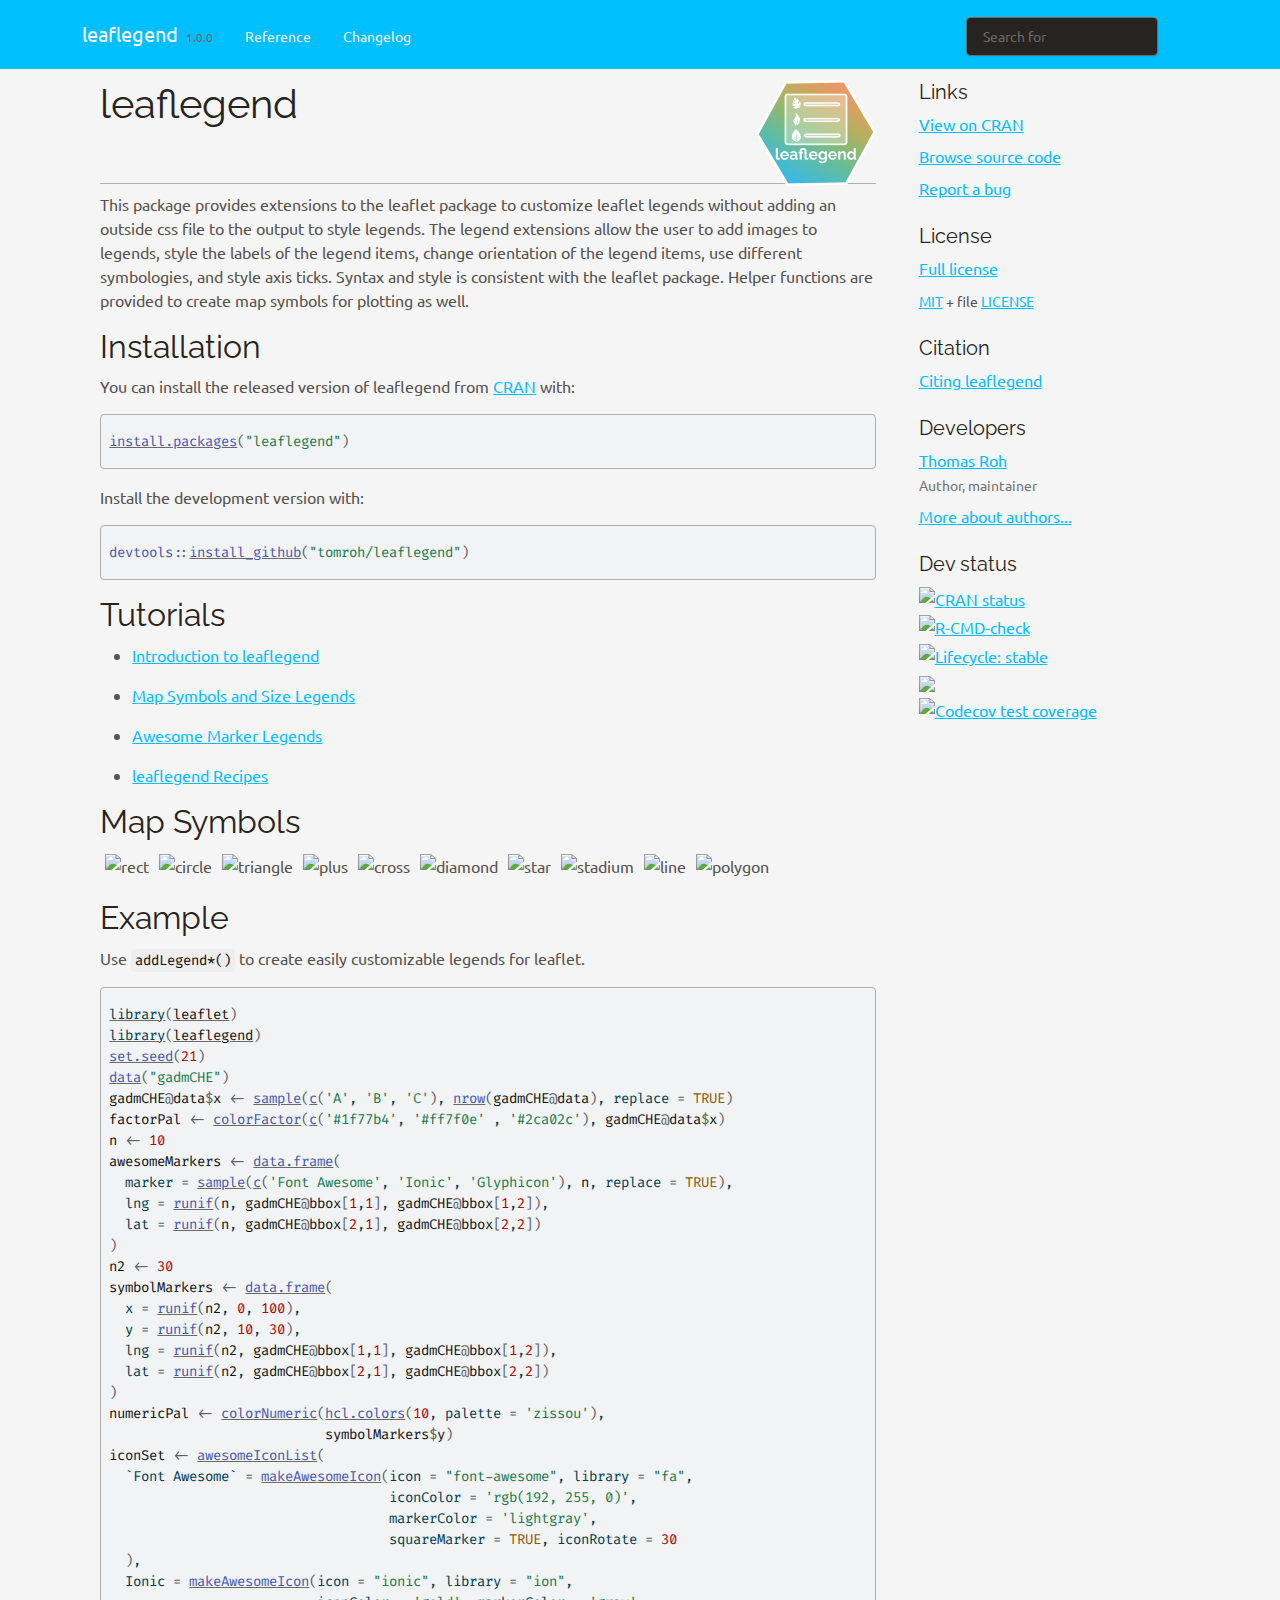
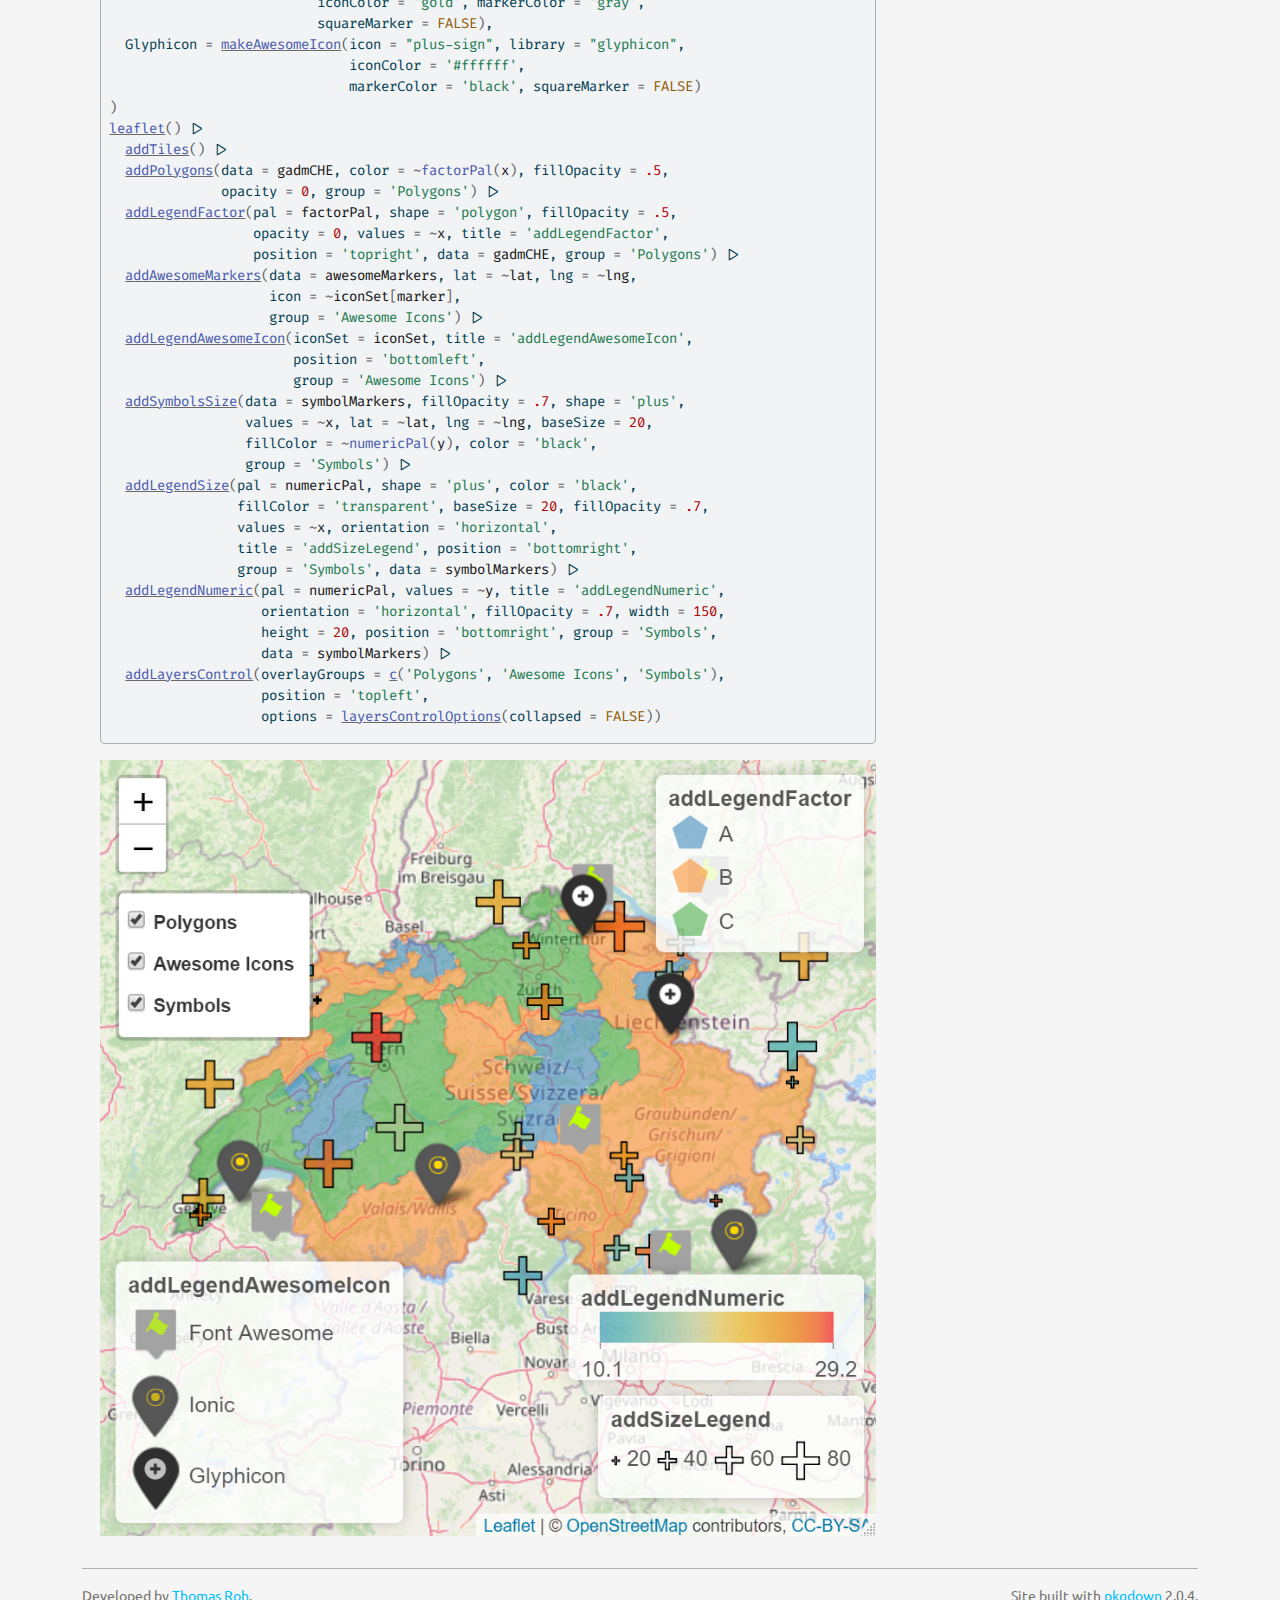
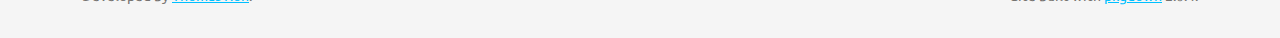
==== commit 328148bc: "Merge pull request #54 from tomroh/devel" ====
--- a/docs/index.html
+++ b/docs/index.html
@@ -7,7 +7,7 @@
 <meta name="viewport" content="width=device-width, initial-scale=1, shrink-to-fit=no">
 <meta name="description" content="Provides extensions to the leaflet package to 
     customize legends with images, text styling, orientation, sizing,
-    and symbology.">
+    and symbology and functions to create symbols to plot on maps.">
 <title>Add Custom Legends to leaflet Maps • leaflegend</title>
 <!-- favicons --><link rel="icon" type="image/png" sizes="16x16" href="favicon-16x16.png">
 <link rel="icon" type="image/png" sizes="32x32" href="favicon-32x32.png">
@@ -17,15 +17,15 @@
 <link rel="apple-touch-icon" type="image/png" sizes="60x60" href="apple-touch-icon-60x60.png">
 <script src="deps/jquery-3.6.0/jquery-3.6.0.min.js"></script><meta name="viewport" content="width=device-width, initial-scale=1, shrink-to-fit=no">
 <link href="deps/bootstrap-5.1.0/bootstrap.min.css" rel="stylesheet">
-<script src="deps/bootstrap-5.1.0/bootstrap.bundle.min.js"></script><link href="deps/_Ubuntu-0.4.0/font.css" rel="stylesheet">
-<link href="deps/_Fira%20Code-0.4.0/font.css" rel="stylesheet">
-<link href="deps/_Raleway-0.4.0/font.css" rel="stylesheet">
+<script src="deps/bootstrap-5.1.0/bootstrap.bundle.min.js"></script><link href="deps/_Ubuntu-0.4.1/font.css" rel="stylesheet">
+<link href="deps/_Fira%20Code-0.4.1/font.css" rel="stylesheet">
+<link href="deps/_Raleway-0.4.1/font.css" rel="stylesheet">
 <!-- Font Awesome icons --><link rel="stylesheet" href="https://cdnjs.cloudflare.com/ajax/libs/font-awesome/5.12.1/css/all.min.css" integrity="sha256-mmgLkCYLUQbXn0B1SRqzHar6dCnv9oZFPEC1g1cwlkk=" crossorigin="anonymous">
 <link rel="stylesheet" href="https://cdnjs.cloudflare.com/ajax/libs/font-awesome/5.12.1/css/v4-shims.min.css" integrity="sha256-wZjR52fzng1pJHwx4aV2AO3yyTOXrcDW7jBpJtTwVxw=" crossorigin="anonymous">
 <!-- bootstrap-toc --><script src="https://cdn.rawgit.com/afeld/bootstrap-toc/v1.0.1/dist/bootstrap-toc.min.js"></script><!-- headroom.js --><script src="https://cdnjs.cloudflare.com/ajax/libs/headroom/0.11.0/headroom.min.js" integrity="sha256-AsUX4SJE1+yuDu5+mAVzJbuYNPHj/WroHuZ8Ir/CkE0=" crossorigin="anonymous"></script><script src="https://cdnjs.cloudflare.com/ajax/libs/headroom/0.11.0/jQuery.headroom.min.js" integrity="sha256-ZX/yNShbjqsohH1k95liqY9Gd8uOiE1S4vZc+9KQ1K4=" crossorigin="anonymous"></script><!-- clipboard.js --><script src="https://cdnjs.cloudflare.com/ajax/libs/clipboard.js/2.0.6/clipboard.min.js" integrity="sha256-inc5kl9MA1hkeYUt+EC3BhlIgyp/2jDIyBLS6k3UxPI=" crossorigin="anonymous"></script><!-- search --><script src="https://cdnjs.cloudflare.com/ajax/libs/fuse.js/6.4.6/fuse.js" integrity="sha512-zv6Ywkjyktsohkbp9bb45V6tEMoWhzFzXis+LrMehmJZZSys19Yxf1dopHx7WzIKxr5tK2dVcYmaCk2uqdjF4A==" crossorigin="anonymous"></script><script src="https://cdnjs.cloudflare.com/ajax/libs/autocomplete.js/0.38.0/autocomplete.jquery.min.js" integrity="sha512-GU9ayf+66Xx2TmpxqJpliWbT5PiGYxpaG8rfnBEk1LL8l1KGkRShhngwdXK1UgqhAzWpZHSiYPc09/NwDQIGyg==" crossorigin="anonymous"></script><script src="https://cdnjs.cloudflare.com/ajax/libs/mark.js/8.11.1/mark.min.js" integrity="sha512-5CYOlHXGh6QpOFA/TeTylKLWfB3ftPsde7AnmhuitiTX4K5SqCLBeKro6sPS8ilsz1Q4NRx3v8Ko2IBiszzdww==" crossorigin="anonymous"></script><!-- pkgdown --><script src="pkgdown.js"></script><meta property="og:title" content="Add Custom Legends to leaflet Maps">
 <meta property="og:description" content="Provides extensions to the leaflet package to 
     customize legends with images, text styling, orientation, sizing,
-    and symbology.">
+    and symbology and functions to create symbols to plot on maps.">
 <meta property="og:image" content="https://leaflegend.roh.engineering/logo.png">
 <!-- mathjax --><script src="https://cdnjs.cloudflare.com/ajax/libs/mathjax/2.7.5/MathJax.js" integrity="sha256-nvJJv9wWKEm88qvoQl9ekL2J+k/RWIsaSScxxlsrv8k=" crossorigin="anonymous"></script><script src="https://cdnjs.cloudflare.com/ajax/libs/mathjax/2.7.5/config/TeX-AMS-MML_HTMLorMML.js" integrity="sha256-84DKXVJXs0/F8OTMzX4UR909+jtl4G7SPypPavF+GfA=" crossorigin="anonymous"></script><!--[if lt IE 9]>
 <script src="https://oss.maxcdn.com/html5shiv/3.7.3/html5shiv.min.js"></script>
@@ -46,14 +46,14 @@
     
     <a class="navbar-brand me-2" href="index.html">leaflegend</a>
 
-    <small class="nav-text text-muted me-auto" data-bs-toggle="tooltip" data-bs-placement="bottom" title="">0.6.0</small>
+    <small class="nav-text text-muted me-auto" data-bs-toggle="tooltip" data-bs-placement="bottom" title="">1.0.0</small>
 
     
     <button class="navbar-toggler" type="button" data-bs-toggle="collapse" data-bs-target="#navbar" aria-controls="navbar" aria-expanded="false" aria-label="Toggle navigation">
       <span class="navbar-toggler-icon"></span>
     </button>
 
-    <div id="navbar" class="collapse navbar-collapse ms-2">
+    <div id="navbar" class="collapse navbar-collapse ms-3">
       <ul class="navbar-nav me-auto">
 <li class="nav-item">
   <a class="nav-link" href="reference/index.html">Reference</a>
@@ -88,7 +88,7 @@
 </div>
 <!-- badges: start -->
 
-<p>This package provides extensions to the leaflet package to customize leaflet legends without adding an outside css file to the output to style legends. The legend extensions allow the user to add images to legends, style the labels of the legend items, change orientation of the legend items, use different symbologies, and style axis ticks. Syntax and style is consistent with the leaflet package.</p>
+<p>This package provides extensions to the leaflet package to customize leaflet legends without adding an outside css file to the output to style legends. The legend extensions allow the user to add images to legends, style the labels of the legend items, change orientation of the legend items, use different symbologies, and style axis ticks. Syntax and style is consistent with the leaflet package. Helper functions are provided to create map symbols for plotting as well.</p>
 <div class="section level2">
 <h2 id="installation">Installation<a class="anchor" aria-label="anchor" href="#installation"></a>
 </h2>
@@ -106,20 +106,25 @@
 <li><p><a href="https://roh.engineering/posts/2021/02/introduction-to-leaflegend/" class="external-link">Introduction to leaflegend</a></p></li>
 <li><p><a href="https://roh.engineering/posts/2021/05/map-symbols-and-size-legends-for-leaflet/" class="external-link">Map Symbols and Size Legends</a></p></li>
 <li><p><a href="https://roh.engineering/posts/2021/10/awesome-marker-legends-in-leaflet/" class="external-link">Awesome Marker Legends</a></p></li>
-</ul>
+<li><p><a href="https://roh.engineering/posts/2022/07/leaflegend-recipes/" class="external-link">leaflegend Recipes</a></p></li>
+</ul>
+</div>
+<div class="section level2">
+<h2 id="map-symbols">Map Symbols<a class="anchor" aria-label="anchor" href="#map-symbols"></a>
+</h2>
+<p><img src="reference/figures/rect.svg" alt="rect" width="50" height="70" style="margin: 5px;"><img src="reference/figures/circle.svg" alt="circle" width="50" height="70" style="margin: 5px;"><img src="reference/figures/triangle.svg" alt="triangle" width="50" height="70" style="margin: 5px;"><img src="reference/figures/plus.svg" alt="plus" width="50" height="70" style="margin: 5px;"><img src="reference/figures/cross.svg" alt="cross" width="50" height="70" style="margin: 5px;"><img src="reference/figures/diamond.svg" alt="diamond" width="50" height="70" style="margin: 5px;"><img src="reference/figures/star.svg" alt="star" width="50" height="70" style="margin: 5px;"><img src="reference/figures/stadium.svg" alt="stadium" width="50" height="70" style="margin: 5px;"><img src="reference/figures/line.svg" alt="line" width="50" height="70" style="margin: 5px;"><img src="reference/figures/polygon.svg" alt="polygon" width="50" height="70" style="margin: 5px;"></p>
 </div>
 <div class="section level2">
 <h2 id="example">Example<a class="anchor" aria-label="anchor" href="#example"></a>
 </h2>
 <p>Use <code>addLegend*()</code> to create easily customizable legends for leaflet.</p>
 <div class="sourceCode" id="cb3"><pre class="downlit sourceCode r">
-<code class="sourceCode R">
-<span class="kw"><a href="https://rdrr.io/r/base/library.html" class="external-link">library</a></span><span class="op">(</span><span class="va"><a href="https://rstudio.github.io/leaflet/" class="external-link">leaflet</a></span><span class="op">)</span>
+<code class="sourceCode R"><span class="kw"><a href="https://rdrr.io/r/base/library.html" class="external-link">library</a></span><span class="op">(</span><span class="va"><a href="https://rstudio.github.io/leaflet/" class="external-link">leaflet</a></span><span class="op">)</span>
 <span class="kw"><a href="https://rdrr.io/r/base/library.html" class="external-link">library</a></span><span class="op">(</span><span class="va"><a href="https://leaflegend.roh.engineering">leaflegend</a></span><span class="op">)</span>
-<span class="fu"><a href="https://rdrr.io/r/base/Random.html" class="external-link">set.seed</a></span><span class="op">(</span><span class="fl">22</span><span class="op">)</span>
+<span class="fu"><a href="https://rdrr.io/r/base/Random.html" class="external-link">set.seed</a></span><span class="op">(</span><span class="fl">21</span><span class="op">)</span>
 <span class="fu"><a href="https://rdrr.io/r/utils/data.html" class="external-link">data</a></span><span class="op">(</span><span class="st">"gadmCHE"</span><span class="op">)</span>
 <span class="va">gadmCHE</span><span class="op">@</span><span class="va">data</span><span class="op">$</span><span class="va">x</span> <span class="op">&lt;-</span> <span class="fu"><a href="https://rdrr.io/r/base/sample.html" class="external-link">sample</a></span><span class="op">(</span><span class="fu"><a href="https://rdrr.io/r/base/c.html" class="external-link">c</a></span><span class="op">(</span><span class="st">'A'</span>, <span class="st">'B'</span>, <span class="st">'C'</span><span class="op">)</span>, <span class="fu"><a href="https://rdrr.io/r/base/nrow.html" class="external-link">nrow</a></span><span class="op">(</span><span class="va">gadmCHE</span><span class="op">@</span><span class="va">data</span><span class="op">)</span>, replace <span class="op">=</span> <span class="cn">TRUE</span><span class="op">)</span>
-<span class="va">factorPal</span> <span class="op">&lt;-</span> <span class="fu"><a href="https://rdrr.io/pkg/leaflet/man/colorNumeric.html" class="external-link">colorFactor</a></span><span class="op">(</span><span class="st">'Set1'</span>, <span class="va">gadmCHE</span><span class="op">@</span><span class="va">data</span><span class="op">$</span><span class="va">x</span><span class="op">)</span>
+<span class="va">factorPal</span> <span class="op">&lt;-</span> <span class="fu"><a href="https://rdrr.io/pkg/leaflet/man/colorNumeric.html" class="external-link">colorFactor</a></span><span class="op">(</span><span class="fu"><a href="https://rdrr.io/r/base/c.html" class="external-link">c</a></span><span class="op">(</span><span class="st">'#1f77b4'</span>, <span class="st">'#ff7f0e'</span> , <span class="st">'#2ca02c'</span><span class="op">)</span>, <span class="va">gadmCHE</span><span class="op">@</span><span class="va">data</span><span class="op">$</span><span class="va">x</span><span class="op">)</span>
 <span class="va">n</span> <span class="op">&lt;-</span> <span class="fl">10</span>
 <span class="va">awesomeMarkers</span> <span class="op">&lt;-</span> <span class="fu"><a href="https://rdrr.io/r/base/data.frame.html" class="external-link">data.frame</a></span><span class="op">(</span>
   marker <span class="op">=</span> <span class="fu"><a href="https://rdrr.io/r/base/sample.html" class="external-link">sample</a></span><span class="op">(</span><span class="fu"><a href="https://rdrr.io/r/base/c.html" class="external-link">c</a></span><span class="op">(</span><span class="st">'Font Awesome'</span>, <span class="st">'Ionic'</span>, <span class="st">'Glyphicon'</span><span class="op">)</span>, <span class="va">n</span>, replace <span class="op">=</span> <span class="cn">TRUE</span><span class="op">)</span>,
@@ -129,66 +134,55 @@
 <span class="va">n2</span> <span class="op">&lt;-</span> <span class="fl">30</span>
 <span class="va">symbolMarkers</span> <span class="op">&lt;-</span> <span class="fu"><a href="https://rdrr.io/r/base/data.frame.html" class="external-link">data.frame</a></span><span class="op">(</span>
   x <span class="op">=</span> <span class="fu"><a href="https://rdrr.io/r/stats/Uniform.html" class="external-link">runif</a></span><span class="op">(</span><span class="va">n2</span>, <span class="fl">0</span>, <span class="fl">100</span><span class="op">)</span>,
+  y <span class="op">=</span> <span class="fu"><a href="https://rdrr.io/r/stats/Uniform.html" class="external-link">runif</a></span><span class="op">(</span><span class="va">n2</span>, <span class="fl">10</span>, <span class="fl">30</span><span class="op">)</span>,
   lng <span class="op">=</span> <span class="fu"><a href="https://rdrr.io/r/stats/Uniform.html" class="external-link">runif</a></span><span class="op">(</span><span class="va">n2</span>, <span class="va">gadmCHE</span><span class="op">@</span><span class="va">bbox</span><span class="op">[</span><span class="fl">1</span>,<span class="fl">1</span><span class="op">]</span>, <span class="va">gadmCHE</span><span class="op">@</span><span class="va">bbox</span><span class="op">[</span><span class="fl">1</span>,<span class="fl">2</span><span class="op">]</span><span class="op">)</span>,
   lat <span class="op">=</span> <span class="fu"><a href="https://rdrr.io/r/stats/Uniform.html" class="external-link">runif</a></span><span class="op">(</span><span class="va">n2</span>, <span class="va">gadmCHE</span><span class="op">@</span><span class="va">bbox</span><span class="op">[</span><span class="fl">2</span>,<span class="fl">1</span><span class="op">]</span>, <span class="va">gadmCHE</span><span class="op">@</span><span class="va">bbox</span><span class="op">[</span><span class="fl">2</span>,<span class="fl">2</span><span class="op">]</span><span class="op">)</span>
 <span class="op">)</span>
-<span class="va">numericPal</span> <span class="op">&lt;-</span> <span class="fu"><a href="https://rdrr.io/pkg/leaflet/man/colorNumeric.html" class="external-link">colorNumeric</a></span><span class="op">(</span><span class="st">'inferno'</span>, <span class="va">symbolMarkers</span><span class="op">$</span><span class="va">marker</span><span class="op">)</span>
+<span class="va">numericPal</span> <span class="op">&lt;-</span> <span class="fu"><a href="https://rdrr.io/pkg/leaflet/man/colorNumeric.html" class="external-link">colorNumeric</a></span><span class="op">(</span><span class="fu"><a href="https://rdrr.io/r/grDevices/palettes.html" class="external-link">hcl.colors</a></span><span class="op">(</span><span class="fl">10</span>, palette <span class="op">=</span> <span class="st">'zissou'</span><span class="op">)</span>,
+                           <span class="va">symbolMarkers</span><span class="op">$</span><span class="va">y</span><span class="op">)</span>
 <span class="va">iconSet</span> <span class="op">&lt;-</span> <span class="fu"><a href="https://rdrr.io/pkg/leaflet/man/awesomeIconList.html" class="external-link">awesomeIconList</a></span><span class="op">(</span>
   `Font Awesome` <span class="op">=</span> <span class="fu"><a href="https://rdrr.io/pkg/leaflet/man/makeAwesomeIcon.html" class="external-link">makeAwesomeIcon</a></span><span class="op">(</span>icon <span class="op">=</span> <span class="st">"font-awesome"</span>, library <span class="op">=</span> <span class="st">"fa"</span>,
-                                   iconColor <span class="op">=</span> <span class="st">'gold'</span>, markerColor <span class="op">=</span> <span class="st">'red'</span>,
-                                   squareMarker <span class="op">=</span> <span class="cn">TRUE</span>,
-                                   iconRotate <span class="op">=</span> <span class="fl">30</span>,
+                                   iconColor <span class="op">=</span> <span class="st">'rgb(192, 255, 0)'</span>,
+                                   markerColor <span class="op">=</span> <span class="st">'lightgray'</span>,
+                                   squareMarker <span class="op">=</span> <span class="cn">TRUE</span>, iconRotate <span class="op">=</span> <span class="fl">30</span>
   <span class="op">)</span>,
   Ionic <span class="op">=</span> <span class="fu"><a href="https://rdrr.io/pkg/leaflet/man/makeAwesomeIcon.html" class="external-link">makeAwesomeIcon</a></span><span class="op">(</span>icon <span class="op">=</span> <span class="st">"ionic"</span>, library <span class="op">=</span> <span class="st">"ion"</span>,
-                          iconColor <span class="op">=</span> <span class="st">'#fffff'</span>, markerColor <span class="op">=</span> <span class="st">'blue'</span>,
+                          iconColor <span class="op">=</span> <span class="st">'gold'</span>, markerColor <span class="op">=</span> <span class="st">'gray'</span>,
                           squareMarker <span class="op">=</span> <span class="cn">FALSE</span><span class="op">)</span>,
   Glyphicon <span class="op">=</span> <span class="fu"><a href="https://rdrr.io/pkg/leaflet/man/makeAwesomeIcon.html" class="external-link">makeAwesomeIcon</a></span><span class="op">(</span>icon <span class="op">=</span> <span class="st">"plus-sign"</span>, library <span class="op">=</span> <span class="st">"glyphicon"</span>,
-                              iconColor <span class="op">=</span> <span class="st">'rgb(192, 255, 0)'</span>, markerColor <span class="op">=</span> <span class="st">'darkpurple'</span>,
-                              squareMarker <span class="op">=</span> <span class="cn">FALSE</span><span class="op">)</span>
+                              iconColor <span class="op">=</span> <span class="st">'#ffffff'</span>,
+                              markerColor <span class="op">=</span> <span class="st">'black'</span>, squareMarker <span class="op">=</span> <span class="cn">FALSE</span><span class="op">)</span>
 <span class="op">)</span>
-<span class="va">baseSize</span> <span class="op">&lt;-</span> <span class="fl">20</span>
-<span class="va">symbols</span> <span class="op">&lt;-</span> <span class="fu"><a href="reference/addLegendSize.html">makeSizeIcons</a></span><span class="op">(</span>value <span class="op">=</span> <span class="va">symbolMarkers</span><span class="op">$</span><span class="va">x</span>,
-                         <span class="st">'plus'</span>,
-                         fillColor <span class="op">=</span> <span class="fu">numericPal</span><span class="op">(</span><span class="va">symbolMarkers</span><span class="op">$</span><span class="va">x</span><span class="op">)</span>,
-                         baseSize <span class="op">=</span> <span class="va">baseSize</span>,
-                         opacity <span class="op">=</span> <span class="fl">1</span>,
-                         color <span class="op">=</span> <span class="st">'black'</span><span class="op">)</span>
 <span class="fu"><a href="https://rdrr.io/pkg/leaflet/man/leaflet.html" class="external-link">leaflet</a></span><span class="op">(</span><span class="op">)</span> |&gt;
   <span class="fu"><a href="https://rdrr.io/pkg/leaflet/man/map-layers.html" class="external-link">addTiles</a></span><span class="op">(</span><span class="op">)</span> |&gt;
-  <span class="fu"><a href="https://rdrr.io/pkg/leaflet/man/map-layers.html" class="external-link">addPolygons</a></span><span class="op">(</span>data <span class="op">=</span> <span class="va">gadmCHE</span>, color <span class="op">=</span> <span class="op">~</span><span class="fu">factorPal</span><span class="op">(</span><span class="va">x</span><span class="op">)</span>,
-              fillOpacity <span class="op">=</span> <span class="fl">.5</span><span class="op">)</span> |&gt;
+  <span class="fu"><a href="https://rdrr.io/pkg/leaflet/man/map-layers.html" class="external-link">addPolygons</a></span><span class="op">(</span>data <span class="op">=</span> <span class="va">gadmCHE</span>, color <span class="op">=</span> <span class="op">~</span><span class="fu">factorPal</span><span class="op">(</span><span class="va">x</span><span class="op">)</span>, fillOpacity <span class="op">=</span> <span class="fl">.5</span>,
+              opacity <span class="op">=</span> <span class="fl">0</span>, group <span class="op">=</span> <span class="st">'Polygons'</span><span class="op">)</span> |&gt;
+  <span class="fu"><a href="reference/addLeafLegends.html">addLegendFactor</a></span><span class="op">(</span>pal <span class="op">=</span> <span class="va">factorPal</span>, shape <span class="op">=</span> <span class="st">'polygon'</span>, fillOpacity <span class="op">=</span> <span class="fl">.5</span>,
+                  opacity <span class="op">=</span> <span class="fl">0</span>, values <span class="op">=</span> <span class="op">~</span><span class="va">x</span>, title <span class="op">=</span> <span class="st">'addLegendFactor'</span>,
+                  position <span class="op">=</span> <span class="st">'topright'</span>, data <span class="op">=</span> <span class="va">gadmCHE</span>, group <span class="op">=</span> <span class="st">'Polygons'</span><span class="op">)</span> |&gt;
   <span class="fu"><a href="https://rdrr.io/pkg/leaflet/man/addAwesomeMarkers.html" class="external-link">addAwesomeMarkers</a></span><span class="op">(</span>data <span class="op">=</span> <span class="va">awesomeMarkers</span>, lat <span class="op">=</span> <span class="op">~</span><span class="va">lat</span>, lng <span class="op">=</span> <span class="op">~</span><span class="va">lng</span>,
-                    icon <span class="op">=</span> <span class="op">~</span><span class="va">iconSet</span><span class="op">[</span><span class="va">marker</span><span class="op">]</span><span class="op">)</span> |&gt;
-  <span class="fu"><a href="https://rdrr.io/pkg/leaflet/man/map-layers.html" class="external-link">addMarkers</a></span><span class="op">(</span>data <span class="op">=</span> <span class="va">symbolMarkers</span>, lat <span class="op">=</span> <span class="op">~</span><span class="va">lat</span>, lng <span class="op">=</span> <span class="op">~</span><span class="va">lng</span>, icon <span class="op">=</span> <span class="va">symbols</span><span class="op">)</span> |&gt;
-  <span class="fu"><a href="reference/addLeafLegends.html">addLegendFactor</a></span><span class="op">(</span>pal <span class="op">=</span> <span class="va">factorPal</span>,
-                  shape <span class="op">=</span> <span class="st">'polygon'</span>,
-                  values <span class="op">=</span> <span class="va">gadmCHE</span><span class="op">@</span><span class="va">data</span><span class="op">$</span><span class="va">x</span>,
-                  title <span class="op">=</span> <span class="st">'addLegendFactor'</span>,
-                  position <span class="op">=</span> <span class="st">'topright'</span><span class="op">)</span> |&gt;
-  <span class="fu"><a href="reference/addLegendAwesomeIcon.html">addLegendAwesomeIcon</a></span><span class="op">(</span>iconSet <span class="op">=</span> <span class="va">iconSet</span>,
-                       title <span class="op">=</span> <span class="st">'addLegendAwesomeIcon'</span>,
-                       position <span class="op">=</span> <span class="st">'bottomleft'</span><span class="op">)</span> |&gt;
-  <span class="fu"><a href="reference/addLegendSize.html">addLegendSize</a></span><span class="op">(</span>pal <span class="op">=</span> <span class="va">numericPal</span>,
-                shape <span class="op">=</span> <span class="st">'plus'</span>,
-                color <span class="op">=</span> <span class="st">'black'</span>,
-                baseSize <span class="op">=</span> <span class="fl">20</span>,
-                values <span class="op">=</span> <span class="va">symbolMarkers</span><span class="op">$</span><span class="va">x</span>,
-                orientation <span class="op">=</span> <span class="st">'horizontal'</span>,
-                title <span class="op">=</span> <span class="st">'addSizeLegend'</span>,
-                position <span class="op">=</span> <span class="st">'bottomright'</span><span class="op">)</span> |&gt;
-  <span class="fu"><a href="reference/addLeafLegends.html">addLegendNumeric</a></span><span class="op">(</span>pal <span class="op">=</span> <span class="va">numericPal</span>,
-                   values <span class="op">=</span> <span class="va">symbolMarkers</span><span class="op">$</span><span class="va">x</span>,
-                   title <span class="op">=</span> <span class="st">'addLegendNumeric'</span>,
-                   orientation <span class="op">=</span> <span class="st">'horizontal'</span>,
-                   width <span class="op">=</span> <span class="fl">150</span>,
-                   height <span class="op">=</span> <span class="fl">20</span>,
-                   position <span class="op">=</span> <span class="st">'bottomright'</span><span class="op">)</span></code></pre></div>
+                    icon <span class="op">=</span> <span class="op">~</span><span class="va">iconSet</span><span class="op">[</span><span class="va">marker</span><span class="op">]</span>,
+                    group <span class="op">=</span> <span class="st">'Awesome Icons'</span><span class="op">)</span> |&gt;
+  <span class="fu"><a href="reference/addLegendAwesomeIcon.html">addLegendAwesomeIcon</a></span><span class="op">(</span>iconSet <span class="op">=</span> <span class="va">iconSet</span>, title <span class="op">=</span> <span class="st">'addLegendAwesomeIcon'</span>,
+                       position <span class="op">=</span> <span class="st">'bottomleft'</span>,
+                       group <span class="op">=</span> <span class="st">'Awesome Icons'</span><span class="op">)</span> |&gt;
+  <span class="fu"><a href="reference/mapSymbols.html">addSymbolsSize</a></span><span class="op">(</span>data <span class="op">=</span> <span class="va">symbolMarkers</span>, fillOpacity <span class="op">=</span> <span class="fl">.7</span>, shape <span class="op">=</span> <span class="st">'plus'</span>,
+                 values <span class="op">=</span> <span class="op">~</span><span class="va">x</span>, lat <span class="op">=</span> <span class="op">~</span><span class="va">lat</span>, lng <span class="op">=</span> <span class="op">~</span><span class="va">lng</span>, baseSize <span class="op">=</span> <span class="fl">20</span>,
+                 fillColor <span class="op">=</span> <span class="op">~</span><span class="fu">numericPal</span><span class="op">(</span><span class="va">y</span><span class="op">)</span>, color <span class="op">=</span> <span class="st">'black'</span>,
+                 group <span class="op">=</span> <span class="st">'Symbols'</span><span class="op">)</span> |&gt;
+  <span class="fu"><a href="reference/legendSymbols.html">addLegendSize</a></span><span class="op">(</span>pal <span class="op">=</span> <span class="va">numericPal</span>, shape <span class="op">=</span> <span class="st">'plus'</span>, color <span class="op">=</span> <span class="st">'black'</span>,
+                fillColor <span class="op">=</span> <span class="st">'transparent'</span>, baseSize <span class="op">=</span> <span class="fl">20</span>, fillOpacity <span class="op">=</span> <span class="fl">.7</span>,
+                values <span class="op">=</span> <span class="op">~</span><span class="va">x</span>, orientation <span class="op">=</span> <span class="st">'horizontal'</span>,
+                title <span class="op">=</span> <span class="st">'addSizeLegend'</span>, position <span class="op">=</span> <span class="st">'bottomright'</span>,
+                group <span class="op">=</span> <span class="st">'Symbols'</span>, data <span class="op">=</span> <span class="va">symbolMarkers</span><span class="op">)</span> |&gt;
+  <span class="fu"><a href="reference/addLeafLegends.html">addLegendNumeric</a></span><span class="op">(</span>pal <span class="op">=</span> <span class="va">numericPal</span>, values <span class="op">=</span> <span class="op">~</span><span class="va">y</span>, title <span class="op">=</span> <span class="st">'addLegendNumeric'</span>,
+                   orientation <span class="op">=</span> <span class="st">'horizontal'</span>, fillOpacity <span class="op">=</span> <span class="fl">.7</span>, width <span class="op">=</span> <span class="fl">150</span>,
+                   height <span class="op">=</span> <span class="fl">20</span>, position <span class="op">=</span> <span class="st">'bottomright'</span>, group <span class="op">=</span> <span class="st">'Symbols'</span>,
+                   data <span class="op">=</span> <span class="va">symbolMarkers</span><span class="op">)</span> |&gt;
+  <span class="fu"><a href="https://rdrr.io/pkg/leaflet/man/addLayersControl.html" class="external-link">addLayersControl</a></span><span class="op">(</span>overlayGroups <span class="op">=</span> <span class="fu"><a href="https://rdrr.io/r/base/c.html" class="external-link">c</a></span><span class="op">(</span><span class="st">'Polygons'</span>, <span class="st">'Awesome Icons'</span>, <span class="st">'Symbols'</span><span class="op">)</span>,
+                   position <span class="op">=</span> <span class="st">'topleft'</span>,
+                   options <span class="op">=</span> <span class="fu"><a href="https://rdrr.io/pkg/leaflet/man/addLayersControl.html" class="external-link">layersControlOptions</a></span><span class="op">(</span>collapsed <span class="op">=</span> <span class="cn">FALSE</span><span class="op">)</span><span class="op">)</span></code></pre></div>
 <p><img src="reference/figures/readme-example.png"></p>
-</div>
-<div class="section level2">
-<h2 id="map-symbols">Map Symbols<a class="anchor" aria-label="anchor" href="#map-symbols"></a>
-</h2>
-<p><img src="reference/figures/rect.svg" alt="rect" width="50" height="70" style="margin: 5px;"><img src="reference/figures/circle.svg" alt="circle" width="50" height="70" style="margin: 5px;"><img src="reference/figures/triangle.svg" alt="triangle" width="50" height="70" style="margin: 5px;"><img src="reference/figures/plus.svg" alt="plus" width="50" height="70" style="margin: 5px;"><img src="reference/figures/cross.svg" alt="cross" width="50" height="70" style="margin: 5px;"><img src="reference/figures/diamond.svg" alt="diamond" width="50" height="70" style="margin: 5px;"><img src="reference/figures/star.svg" alt="star" width="50" height="70" style="margin: 5px;"><img src="reference/figures/stadium.svg" alt="stadium" width="50" height="70" style="margin: 5px;"><img src="reference/figures/line.svg" alt="line" width="50" height="70" style="margin: 5px;"><img src="reference/figures/polygon.svg" alt="polygon" width="50" height="70" style="margin: 5px;"></p>
 </div>
 </div>
   </main><aside class="col-md-3"><div class="links">
@@ -232,6 +226,7 @@
 <li><a href="https://github.com/tomroh/leaflegend/actions" class="external-link"><img src="https://github.com/tomroh/leaflegend/workflows/R-CMD-check/badge.svg" alt="R-CMD-check"></a></li>
 <li><a href="https://lifecycle.r-lib.org/articles/stages.html#stable" class="external-link"><img src="https://img.shields.io/badge/lifecycle-stable-brightgreen.svg" alt="Lifecycle: stable"></a></li>
 <li><a href="https://cran.r-project.org/package=leaflegend" class="external-link"><img src="https://cranlogs.r-pkg.org/badges/grand-total/leaflegend?color=green"></a></li>
+<li><a href="https://app.codecov.io/gh/tomroh/leaflegend?branch=main" class="external-link"><img src="https://codecov.io/gh/tomroh/leaflegend/branch/main/graph/badge.svg" alt="Codecov test coverage"></a></li>
 </ul>
 </div>
 
@@ -246,7 +241,7 @@
 
 <div class="pkgdown-footer-right">
   <p></p>
-<p>Site built with <a href="https://pkgdown.r-lib.org/" class="external-link">pkgdown</a> 2.0.1.</p>
+<p>Site built with <a href="https://pkgdown.r-lib.org/" class="external-link">pkgdown</a> 2.0.4.</p>
 </div>
 
     </footer>
--- a/docs/deps/_Ubuntu-0.4.1/font.css
+++ b/docs/deps/_Ubuntu-0.4.1/font.css
@@ -0,0 +1,7 @@
+@font-face {
+  font-family: 'Ubuntu';
+  font-style: normal;
+  font-weight: 400;
+  font-display: swap;
+  src: url(4iCs6KVjbNBYlgo6ew.woff) format('woff');
+}
--- a/docs/deps/_Raleway-0.4.1/font.css
+++ b/docs/deps/_Raleway-0.4.1/font.css
@@ -0,0 +1,7 @@
+@font-face {
+  font-family: 'Raleway';
+  font-style: normal;
+  font-weight: 400;
+  font-display: swap;
+  src: url(1Ptxg8zYS_SKggPN4iEgvnHyvveLxVvaooCM.woff) format('woff');
+}
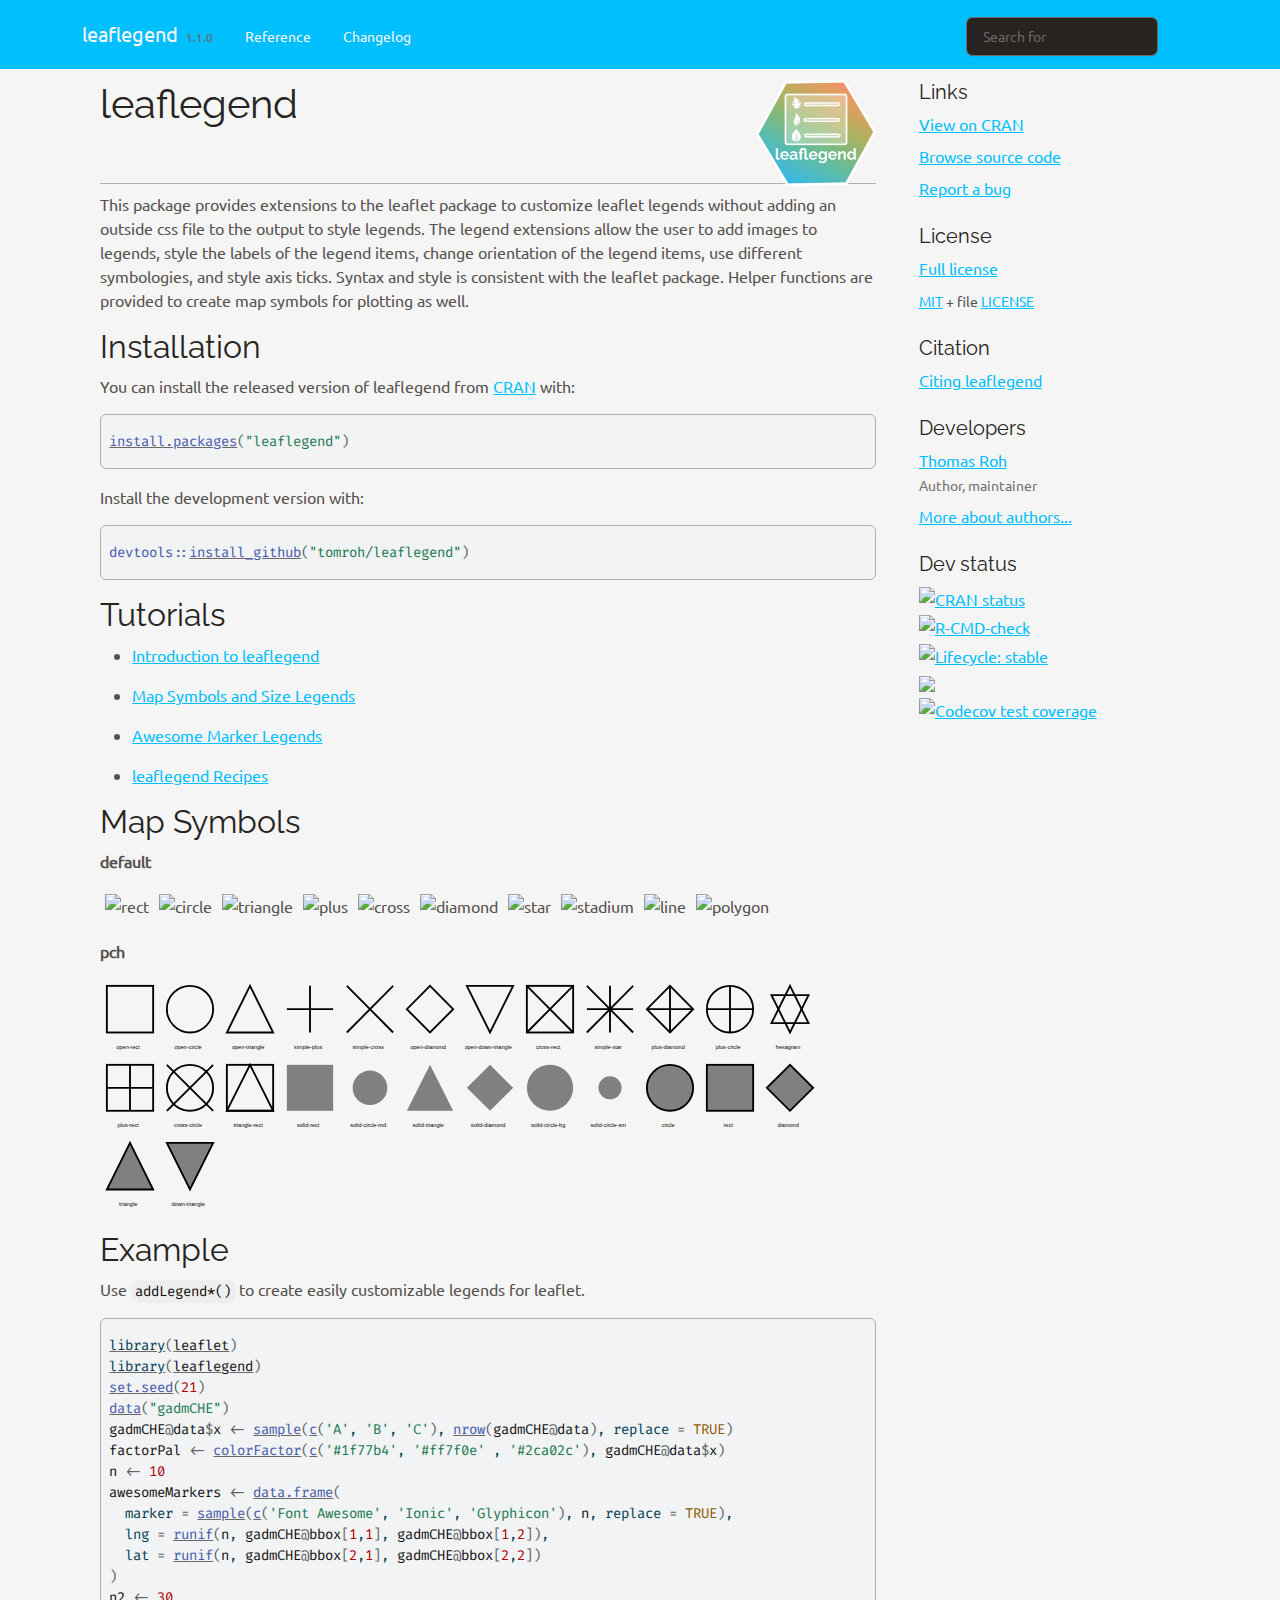
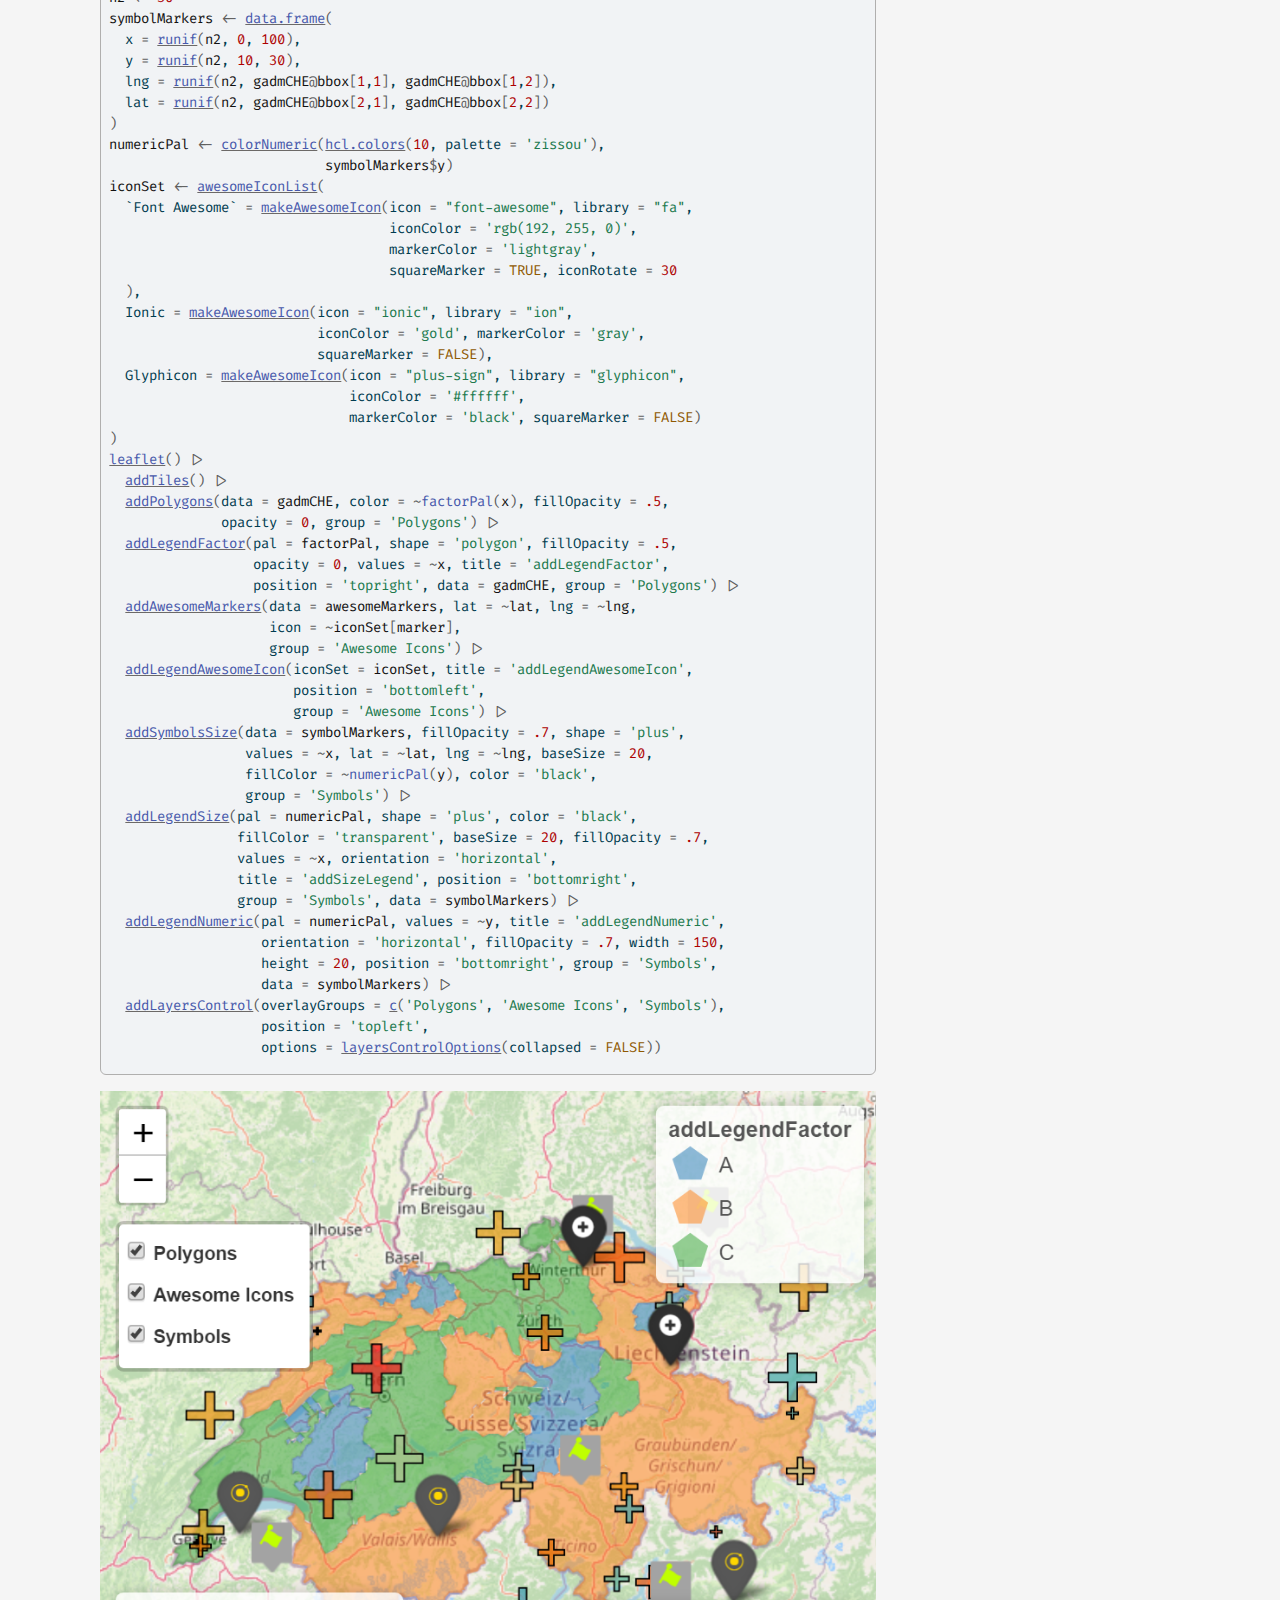
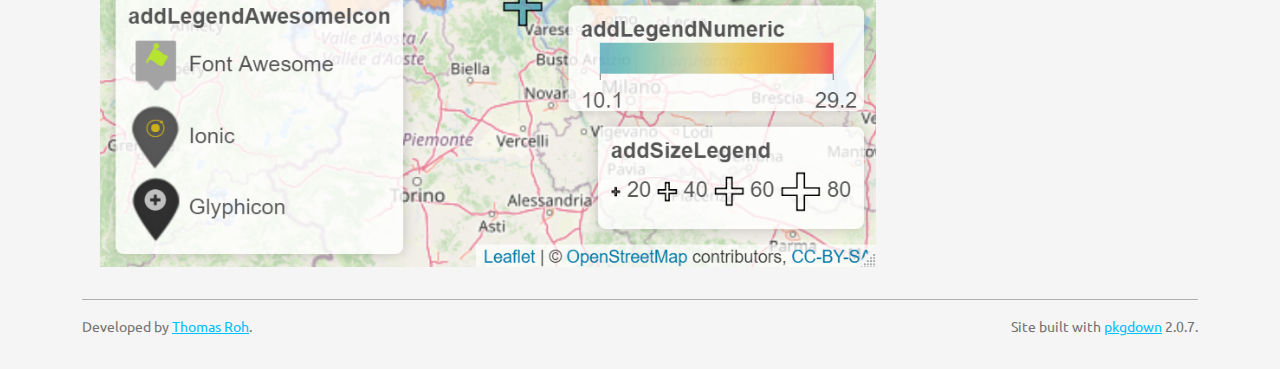
==== commit 44ce5cb0: "Merge pull request #67 from tomroh/devel" ====
--- a/docs/index.html
+++ b/docs/index.html
@@ -16,13 +16,13 @@
 <link rel="apple-touch-icon" type="image/png" sizes="76x76" href="apple-touch-icon-76x76.png">
 <link rel="apple-touch-icon" type="image/png" sizes="60x60" href="apple-touch-icon-60x60.png">
 <script src="deps/jquery-3.6.0/jquery-3.6.0.min.js"></script><meta name="viewport" content="width=device-width, initial-scale=1, shrink-to-fit=no">
-<link href="deps/bootstrap-5.1.0/bootstrap.min.css" rel="stylesheet">
-<script src="deps/bootstrap-5.1.0/bootstrap.bundle.min.js"></script><link href="deps/_Ubuntu-0.4.1/font.css" rel="stylesheet">
-<link href="deps/_Fira%20Code-0.4.1/font.css" rel="stylesheet">
-<link href="deps/_Raleway-0.4.1/font.css" rel="stylesheet">
+<link href="deps/bootstrap-5.2.2/bootstrap.min.css" rel="stylesheet">
+<script src="deps/bootstrap-5.2.2/bootstrap.bundle.min.js"></script><link href="deps/Ubuntu-0.4.4/font.css" rel="stylesheet">
+<link href="deps/Fira_Code-0.4.4/font.css" rel="stylesheet">
+<link href="deps/Raleway-0.4.4/font.css" rel="stylesheet">
 <!-- Font Awesome icons --><link rel="stylesheet" href="https://cdnjs.cloudflare.com/ajax/libs/font-awesome/5.12.1/css/all.min.css" integrity="sha256-mmgLkCYLUQbXn0B1SRqzHar6dCnv9oZFPEC1g1cwlkk=" crossorigin="anonymous">
 <link rel="stylesheet" href="https://cdnjs.cloudflare.com/ajax/libs/font-awesome/5.12.1/css/v4-shims.min.css" integrity="sha256-wZjR52fzng1pJHwx4aV2AO3yyTOXrcDW7jBpJtTwVxw=" crossorigin="anonymous">
-<!-- bootstrap-toc --><script src="https://cdn.rawgit.com/afeld/bootstrap-toc/v1.0.1/dist/bootstrap-toc.min.js"></script><!-- headroom.js --><script src="https://cdnjs.cloudflare.com/ajax/libs/headroom/0.11.0/headroom.min.js" integrity="sha256-AsUX4SJE1+yuDu5+mAVzJbuYNPHj/WroHuZ8Ir/CkE0=" crossorigin="anonymous"></script><script src="https://cdnjs.cloudflare.com/ajax/libs/headroom/0.11.0/jQuery.headroom.min.js" integrity="sha256-ZX/yNShbjqsohH1k95liqY9Gd8uOiE1S4vZc+9KQ1K4=" crossorigin="anonymous"></script><!-- clipboard.js --><script src="https://cdnjs.cloudflare.com/ajax/libs/clipboard.js/2.0.6/clipboard.min.js" integrity="sha256-inc5kl9MA1hkeYUt+EC3BhlIgyp/2jDIyBLS6k3UxPI=" crossorigin="anonymous"></script><!-- search --><script src="https://cdnjs.cloudflare.com/ajax/libs/fuse.js/6.4.6/fuse.js" integrity="sha512-zv6Ywkjyktsohkbp9bb45V6tEMoWhzFzXis+LrMehmJZZSys19Yxf1dopHx7WzIKxr5tK2dVcYmaCk2uqdjF4A==" crossorigin="anonymous"></script><script src="https://cdnjs.cloudflare.com/ajax/libs/autocomplete.js/0.38.0/autocomplete.jquery.min.js" integrity="sha512-GU9ayf+66Xx2TmpxqJpliWbT5PiGYxpaG8rfnBEk1LL8l1KGkRShhngwdXK1UgqhAzWpZHSiYPc09/NwDQIGyg==" crossorigin="anonymous"></script><script src="https://cdnjs.cloudflare.com/ajax/libs/mark.js/8.11.1/mark.min.js" integrity="sha512-5CYOlHXGh6QpOFA/TeTylKLWfB3ftPsde7AnmhuitiTX4K5SqCLBeKro6sPS8ilsz1Q4NRx3v8Ko2IBiszzdww==" crossorigin="anonymous"></script><!-- pkgdown --><script src="pkgdown.js"></script><meta property="og:title" content="Add Custom Legends to leaflet Maps">
+<!-- bootstrap-toc --><script src="https://cdn.jsdelivr.net/gh/afeld/bootstrap-toc@v1.0.1/dist/bootstrap-toc.min.js" integrity="sha256-4veVQbu7//Lk5TSmc7YV48MxtMy98e26cf5MrgZYnwo=" crossorigin="anonymous"></script><!-- headroom.js --><script src="https://cdnjs.cloudflare.com/ajax/libs/headroom/0.11.0/headroom.min.js" integrity="sha256-AsUX4SJE1+yuDu5+mAVzJbuYNPHj/WroHuZ8Ir/CkE0=" crossorigin="anonymous"></script><script src="https://cdnjs.cloudflare.com/ajax/libs/headroom/0.11.0/jQuery.headroom.min.js" integrity="sha256-ZX/yNShbjqsohH1k95liqY9Gd8uOiE1S4vZc+9KQ1K4=" crossorigin="anonymous"></script><!-- clipboard.js --><script src="https://cdnjs.cloudflare.com/ajax/libs/clipboard.js/2.0.6/clipboard.min.js" integrity="sha256-inc5kl9MA1hkeYUt+EC3BhlIgyp/2jDIyBLS6k3UxPI=" crossorigin="anonymous"></script><!-- search --><script src="https://cdnjs.cloudflare.com/ajax/libs/fuse.js/6.4.6/fuse.js" integrity="sha512-zv6Ywkjyktsohkbp9bb45V6tEMoWhzFzXis+LrMehmJZZSys19Yxf1dopHx7WzIKxr5tK2dVcYmaCk2uqdjF4A==" crossorigin="anonymous"></script><script src="https://cdnjs.cloudflare.com/ajax/libs/autocomplete.js/0.38.0/autocomplete.jquery.min.js" integrity="sha512-GU9ayf+66Xx2TmpxqJpliWbT5PiGYxpaG8rfnBEk1LL8l1KGkRShhngwdXK1UgqhAzWpZHSiYPc09/NwDQIGyg==" crossorigin="anonymous"></script><script src="https://cdnjs.cloudflare.com/ajax/libs/mark.js/8.11.1/mark.min.js" integrity="sha512-5CYOlHXGh6QpOFA/TeTylKLWfB3ftPsde7AnmhuitiTX4K5SqCLBeKro6sPS8ilsz1Q4NRx3v8Ko2IBiszzdww==" crossorigin="anonymous"></script><!-- pkgdown --><script src="pkgdown.js"></script><meta property="og:title" content="Add Custom Legends to leaflet Maps">
 <meta property="og:description" content="Provides extensions to the leaflet package to 
     customize legends with images, text styling, orientation, sizing,
     and symbology and functions to create symbols to plot on maps.">
@@ -46,7 +46,7 @@
     
     <a class="navbar-brand me-2" href="index.html">leaflegend</a>
 
-    <small class="nav-text text-muted me-auto" data-bs-toggle="tooltip" data-bs-placement="bottom" title="">1.0.0</small>
+    <small class="nav-text text-muted me-auto" data-bs-toggle="tooltip" data-bs-placement="bottom" title="">1.1.0</small>
 
     
     <button class="navbar-toggler" type="button" data-bs-toggle="collapse" data-bs-target="#navbar" aria-controls="navbar" aria-expanded="false" aria-label="Toggle navigation">
@@ -94,10 +94,10 @@
 </h2>
 <p>You can install the released version of leaflegend from <a href="https://CRAN.R-project.org" class="external-link">CRAN</a> with:</p>
 <div class="sourceCode" id="cb1"><pre class="downlit sourceCode r">
-<code class="sourceCode R"><span class="fu"><a href="https://rdrr.io/r/utils/install.packages.html" class="external-link">install.packages</a></span><span class="op">(</span><span class="st">"leaflegend"</span><span class="op">)</span></code></pre></div>
+<code class="sourceCode R"><span><span class="fu"><a href="https://rdrr.io/r/utils/install.packages.html" class="external-link">install.packages</a></span><span class="op">(</span><span class="st">"leaflegend"</span><span class="op">)</span></span></code></pre></div>
 <p>Install the development version with:</p>
 <div class="sourceCode" id="cb2"><pre class="downlit sourceCode r">
-<code class="sourceCode R"><span class="fu">devtools</span><span class="fu">::</span><span class="fu"><a href="https://devtools.r-lib.org/reference/remote-reexports.html" class="external-link">install_github</a></span><span class="op">(</span><span class="st">"tomroh/leaflegend"</span><span class="op">)</span></code></pre></div>
+<code class="sourceCode R"><span><span class="fu">devtools</span><span class="fu">::</span><span class="fu"><a href="https://remotes.r-lib.org/reference/install_github.html" class="external-link">install_github</a></span><span class="op">(</span><span class="st">"tomroh/leaflegend"</span><span class="op">)</span></span></code></pre></div>
 </div>
 <div class="section level2">
 <h2 id="tutorials">Tutorials<a class="anchor" aria-label="anchor" href="#tutorials"></a>
@@ -112,76 +112,79 @@
 <div class="section level2">
 <h2 id="map-symbols">Map Symbols<a class="anchor" aria-label="anchor" href="#map-symbols"></a>
 </h2>
+<p><strong>default</strong></p>
 <p><img src="reference/figures/rect.svg" alt="rect" width="50" height="70" style="margin: 5px;"><img src="reference/figures/circle.svg" alt="circle" width="50" height="70" style="margin: 5px;"><img src="reference/figures/triangle.svg" alt="triangle" width="50" height="70" style="margin: 5px;"><img src="reference/figures/plus.svg" alt="plus" width="50" height="70" style="margin: 5px;"><img src="reference/figures/cross.svg" alt="cross" width="50" height="70" style="margin: 5px;"><img src="reference/figures/diamond.svg" alt="diamond" width="50" height="70" style="margin: 5px;"><img src="reference/figures/star.svg" alt="star" width="50" height="70" style="margin: 5px;"><img src="reference/figures/stadium.svg" alt="stadium" width="50" height="70" style="margin: 5px;"><img src="reference/figures/line.svg" alt="line" width="50" height="70" style="margin: 5px;"><img src="reference/figures/polygon.svg" alt="polygon" width="50" height="70" style="margin: 5px;"></p>
+<p><strong>pch</strong></p>
+<p><img src="reference/figures/open-rect-pch.svg" alt="line" width="50" height="70" style="margin: 5px;"><img src="reference/figures/open-circle-pch.svg" alt="line" width="50" height="70" style="margin: 5px;"><img src="reference/figures/open-triangle-pch.svg" alt="line" width="50" height="70" style="margin: 5px;"><img src="reference/figures/simple-plus-pch.svg" alt="line" width="50" height="70" style="margin: 5px;"><img src="reference/figures/simple-cross-pch.svg" alt="line" width="50" height="70" style="margin: 5px;"><img src="reference/figures/open-diamond-pch.svg" alt="line" width="50" height="70" style="margin: 5px;"><img src="reference/figures/open-down-triangle-pch.svg" alt="line" width="50" height="70" style="margin: 5px;"><img src="reference/figures/cross-rect-pch.svg" alt="line" width="50" height="70" style="margin: 5px;"><img src="reference/figures/simple-star-pch.svg" alt="line" width="50" height="70" style="margin: 5px;"><img src="reference/figures/plus-diamond-pch.svg" alt="line" width="50" height="70" style="margin: 5px;"><img src="reference/figures/plus-circle-pch.svg" alt="line" width="50" height="70" style="margin: 5px;"><img src="reference/figures/hexagram-pch.svg" alt="line" width="50" height="70" style="margin: 5px;"><img src="reference/figures/plus-rect-pch.svg" alt="line" width="50" height="70" style="margin: 5px;"><img src="reference/figures/cross-circle-pch.svg" alt="line" width="50" height="70" style="margin: 5px;"><img src="reference/figures/triangle-rect-pch.svg" alt="line" width="50" height="70" style="margin: 5px;"><img src="reference/figures/solid-rect-pch.svg" alt="line" width="50" height="70" style="margin: 5px;"><img src="reference/figures/solid-circle-md-pch.svg" alt="line" width="50" height="70" style="margin: 5px;"><img src="reference/figures/solid-triangle-pch.svg" alt="line" width="50" height="70" style="margin: 5px;"><img src="reference/figures/solid-diamond-pch.svg" alt="line" width="50" height="70" style="margin: 5px;"><img src="reference/figures/solid-circle-bg-pch.svg" alt="line" width="50" height="70" style="margin: 5px;"><img src="reference/figures/solid-circle-sm-pch.svg" alt="line" width="50" height="70" style="margin: 5px;"><img src="reference/figures/circle-pch.svg" alt="line" width="50" height="70" style="margin: 5px;"><img src="reference/figures/rect-pch.svg" alt="line" width="50" height="70" style="margin: 5px;"><img src="reference/figures/diamond-pch.svg" alt="line" width="50" height="70" style="margin: 5px;"><img src="reference/figures/triangle-pch.svg" alt="line" width="50" height="70" style="margin: 5px;"><img src="reference/figures/down-triangle-pch.svg" alt="line" width="50" height="70" style="margin: 5px;"></p>
 </div>
 <div class="section level2">
 <h2 id="example">Example<a class="anchor" aria-label="anchor" href="#example"></a>
 </h2>
 <p>Use <code>addLegend*()</code> to create easily customizable legends for leaflet.</p>
 <div class="sourceCode" id="cb3"><pre class="downlit sourceCode r">
-<code class="sourceCode R"><span class="kw"><a href="https://rdrr.io/r/base/library.html" class="external-link">library</a></span><span class="op">(</span><span class="va"><a href="https://rstudio.github.io/leaflet/" class="external-link">leaflet</a></span><span class="op">)</span>
-<span class="kw"><a href="https://rdrr.io/r/base/library.html" class="external-link">library</a></span><span class="op">(</span><span class="va"><a href="https://leaflegend.roh.engineering">leaflegend</a></span><span class="op">)</span>
-<span class="fu"><a href="https://rdrr.io/r/base/Random.html" class="external-link">set.seed</a></span><span class="op">(</span><span class="fl">21</span><span class="op">)</span>
-<span class="fu"><a href="https://rdrr.io/r/utils/data.html" class="external-link">data</a></span><span class="op">(</span><span class="st">"gadmCHE"</span><span class="op">)</span>
-<span class="va">gadmCHE</span><span class="op">@</span><span class="va">data</span><span class="op">$</span><span class="va">x</span> <span class="op">&lt;-</span> <span class="fu"><a href="https://rdrr.io/r/base/sample.html" class="external-link">sample</a></span><span class="op">(</span><span class="fu"><a href="https://rdrr.io/r/base/c.html" class="external-link">c</a></span><span class="op">(</span><span class="st">'A'</span>, <span class="st">'B'</span>, <span class="st">'C'</span><span class="op">)</span>, <span class="fu"><a href="https://rdrr.io/r/base/nrow.html" class="external-link">nrow</a></span><span class="op">(</span><span class="va">gadmCHE</span><span class="op">@</span><span class="va">data</span><span class="op">)</span>, replace <span class="op">=</span> <span class="cn">TRUE</span><span class="op">)</span>
-<span class="va">factorPal</span> <span class="op">&lt;-</span> <span class="fu"><a href="https://rdrr.io/pkg/leaflet/man/colorNumeric.html" class="external-link">colorFactor</a></span><span class="op">(</span><span class="fu"><a href="https://rdrr.io/r/base/c.html" class="external-link">c</a></span><span class="op">(</span><span class="st">'#1f77b4'</span>, <span class="st">'#ff7f0e'</span> , <span class="st">'#2ca02c'</span><span class="op">)</span>, <span class="va">gadmCHE</span><span class="op">@</span><span class="va">data</span><span class="op">$</span><span class="va">x</span><span class="op">)</span>
-<span class="va">n</span> <span class="op">&lt;-</span> <span class="fl">10</span>
-<span class="va">awesomeMarkers</span> <span class="op">&lt;-</span> <span class="fu"><a href="https://rdrr.io/r/base/data.frame.html" class="external-link">data.frame</a></span><span class="op">(</span>
-  marker <span class="op">=</span> <span class="fu"><a href="https://rdrr.io/r/base/sample.html" class="external-link">sample</a></span><span class="op">(</span><span class="fu"><a href="https://rdrr.io/r/base/c.html" class="external-link">c</a></span><span class="op">(</span><span class="st">'Font Awesome'</span>, <span class="st">'Ionic'</span>, <span class="st">'Glyphicon'</span><span class="op">)</span>, <span class="va">n</span>, replace <span class="op">=</span> <span class="cn">TRUE</span><span class="op">)</span>,
-  lng <span class="op">=</span> <span class="fu"><a href="https://rdrr.io/r/stats/Uniform.html" class="external-link">runif</a></span><span class="op">(</span><span class="va">n</span>, <span class="va">gadmCHE</span><span class="op">@</span><span class="va">bbox</span><span class="op">[</span><span class="fl">1</span>,<span class="fl">1</span><span class="op">]</span>, <span class="va">gadmCHE</span><span class="op">@</span><span class="va">bbox</span><span class="op">[</span><span class="fl">1</span>,<span class="fl">2</span><span class="op">]</span><span class="op">)</span>,
-  lat <span class="op">=</span> <span class="fu"><a href="https://rdrr.io/r/stats/Uniform.html" class="external-link">runif</a></span><span class="op">(</span><span class="va">n</span>, <span class="va">gadmCHE</span><span class="op">@</span><span class="va">bbox</span><span class="op">[</span><span class="fl">2</span>,<span class="fl">1</span><span class="op">]</span>, <span class="va">gadmCHE</span><span class="op">@</span><span class="va">bbox</span><span class="op">[</span><span class="fl">2</span>,<span class="fl">2</span><span class="op">]</span><span class="op">)</span>
-<span class="op">)</span>
-<span class="va">n2</span> <span class="op">&lt;-</span> <span class="fl">30</span>
-<span class="va">symbolMarkers</span> <span class="op">&lt;-</span> <span class="fu"><a href="https://rdrr.io/r/base/data.frame.html" class="external-link">data.frame</a></span><span class="op">(</span>
-  x <span class="op">=</span> <span class="fu"><a href="https://rdrr.io/r/stats/Uniform.html" class="external-link">runif</a></span><span class="op">(</span><span class="va">n2</span>, <span class="fl">0</span>, <span class="fl">100</span><span class="op">)</span>,
-  y <span class="op">=</span> <span class="fu"><a href="https://rdrr.io/r/stats/Uniform.html" class="external-link">runif</a></span><span class="op">(</span><span class="va">n2</span>, <span class="fl">10</span>, <span class="fl">30</span><span class="op">)</span>,
-  lng <span class="op">=</span> <span class="fu"><a href="https://rdrr.io/r/stats/Uniform.html" class="external-link">runif</a></span><span class="op">(</span><span class="va">n2</span>, <span class="va">gadmCHE</span><span class="op">@</span><span class="va">bbox</span><span class="op">[</span><span class="fl">1</span>,<span class="fl">1</span><span class="op">]</span>, <span class="va">gadmCHE</span><span class="op">@</span><span class="va">bbox</span><span class="op">[</span><span class="fl">1</span>,<span class="fl">2</span><span class="op">]</span><span class="op">)</span>,
-  lat <span class="op">=</span> <span class="fu"><a href="https://rdrr.io/r/stats/Uniform.html" class="external-link">runif</a></span><span class="op">(</span><span class="va">n2</span>, <span class="va">gadmCHE</span><span class="op">@</span><span class="va">bbox</span><span class="op">[</span><span class="fl">2</span>,<span class="fl">1</span><span class="op">]</span>, <span class="va">gadmCHE</span><span class="op">@</span><span class="va">bbox</span><span class="op">[</span><span class="fl">2</span>,<span class="fl">2</span><span class="op">]</span><span class="op">)</span>
-<span class="op">)</span>
-<span class="va">numericPal</span> <span class="op">&lt;-</span> <span class="fu"><a href="https://rdrr.io/pkg/leaflet/man/colorNumeric.html" class="external-link">colorNumeric</a></span><span class="op">(</span><span class="fu"><a href="https://rdrr.io/r/grDevices/palettes.html" class="external-link">hcl.colors</a></span><span class="op">(</span><span class="fl">10</span>, palette <span class="op">=</span> <span class="st">'zissou'</span><span class="op">)</span>,
-                           <span class="va">symbolMarkers</span><span class="op">$</span><span class="va">y</span><span class="op">)</span>
-<span class="va">iconSet</span> <span class="op">&lt;-</span> <span class="fu"><a href="https://rdrr.io/pkg/leaflet/man/awesomeIconList.html" class="external-link">awesomeIconList</a></span><span class="op">(</span>
-  `Font Awesome` <span class="op">=</span> <span class="fu"><a href="https://rdrr.io/pkg/leaflet/man/makeAwesomeIcon.html" class="external-link">makeAwesomeIcon</a></span><span class="op">(</span>icon <span class="op">=</span> <span class="st">"font-awesome"</span>, library <span class="op">=</span> <span class="st">"fa"</span>,
-                                   iconColor <span class="op">=</span> <span class="st">'rgb(192, 255, 0)'</span>,
-                                   markerColor <span class="op">=</span> <span class="st">'lightgray'</span>,
-                                   squareMarker <span class="op">=</span> <span class="cn">TRUE</span>, iconRotate <span class="op">=</span> <span class="fl">30</span>
-  <span class="op">)</span>,
-  Ionic <span class="op">=</span> <span class="fu"><a href="https://rdrr.io/pkg/leaflet/man/makeAwesomeIcon.html" class="external-link">makeAwesomeIcon</a></span><span class="op">(</span>icon <span class="op">=</span> <span class="st">"ionic"</span>, library <span class="op">=</span> <span class="st">"ion"</span>,
-                          iconColor <span class="op">=</span> <span class="st">'gold'</span>, markerColor <span class="op">=</span> <span class="st">'gray'</span>,
-                          squareMarker <span class="op">=</span> <span class="cn">FALSE</span><span class="op">)</span>,
-  Glyphicon <span class="op">=</span> <span class="fu"><a href="https://rdrr.io/pkg/leaflet/man/makeAwesomeIcon.html" class="external-link">makeAwesomeIcon</a></span><span class="op">(</span>icon <span class="op">=</span> <span class="st">"plus-sign"</span>, library <span class="op">=</span> <span class="st">"glyphicon"</span>,
-                              iconColor <span class="op">=</span> <span class="st">'#ffffff'</span>,
-                              markerColor <span class="op">=</span> <span class="st">'black'</span>, squareMarker <span class="op">=</span> <span class="cn">FALSE</span><span class="op">)</span>
-<span class="op">)</span>
-<span class="fu"><a href="https://rdrr.io/pkg/leaflet/man/leaflet.html" class="external-link">leaflet</a></span><span class="op">(</span><span class="op">)</span> |&gt;
-  <span class="fu"><a href="https://rdrr.io/pkg/leaflet/man/map-layers.html" class="external-link">addTiles</a></span><span class="op">(</span><span class="op">)</span> |&gt;
-  <span class="fu"><a href="https://rdrr.io/pkg/leaflet/man/map-layers.html" class="external-link">addPolygons</a></span><span class="op">(</span>data <span class="op">=</span> <span class="va">gadmCHE</span>, color <span class="op">=</span> <span class="op">~</span><span class="fu">factorPal</span><span class="op">(</span><span class="va">x</span><span class="op">)</span>, fillOpacity <span class="op">=</span> <span class="fl">.5</span>,
-              opacity <span class="op">=</span> <span class="fl">0</span>, group <span class="op">=</span> <span class="st">'Polygons'</span><span class="op">)</span> |&gt;
-  <span class="fu"><a href="reference/addLeafLegends.html">addLegendFactor</a></span><span class="op">(</span>pal <span class="op">=</span> <span class="va">factorPal</span>, shape <span class="op">=</span> <span class="st">'polygon'</span>, fillOpacity <span class="op">=</span> <span class="fl">.5</span>,
-                  opacity <span class="op">=</span> <span class="fl">0</span>, values <span class="op">=</span> <span class="op">~</span><span class="va">x</span>, title <span class="op">=</span> <span class="st">'addLegendFactor'</span>,
-                  position <span class="op">=</span> <span class="st">'topright'</span>, data <span class="op">=</span> <span class="va">gadmCHE</span>, group <span class="op">=</span> <span class="st">'Polygons'</span><span class="op">)</span> |&gt;
-  <span class="fu"><a href="https://rdrr.io/pkg/leaflet/man/addAwesomeMarkers.html" class="external-link">addAwesomeMarkers</a></span><span class="op">(</span>data <span class="op">=</span> <span class="va">awesomeMarkers</span>, lat <span class="op">=</span> <span class="op">~</span><span class="va">lat</span>, lng <span class="op">=</span> <span class="op">~</span><span class="va">lng</span>,
-                    icon <span class="op">=</span> <span class="op">~</span><span class="va">iconSet</span><span class="op">[</span><span class="va">marker</span><span class="op">]</span>,
-                    group <span class="op">=</span> <span class="st">'Awesome Icons'</span><span class="op">)</span> |&gt;
-  <span class="fu"><a href="reference/addLegendAwesomeIcon.html">addLegendAwesomeIcon</a></span><span class="op">(</span>iconSet <span class="op">=</span> <span class="va">iconSet</span>, title <span class="op">=</span> <span class="st">'addLegendAwesomeIcon'</span>,
-                       position <span class="op">=</span> <span class="st">'bottomleft'</span>,
-                       group <span class="op">=</span> <span class="st">'Awesome Icons'</span><span class="op">)</span> |&gt;
-  <span class="fu"><a href="reference/mapSymbols.html">addSymbolsSize</a></span><span class="op">(</span>data <span class="op">=</span> <span class="va">symbolMarkers</span>, fillOpacity <span class="op">=</span> <span class="fl">.7</span>, shape <span class="op">=</span> <span class="st">'plus'</span>,
-                 values <span class="op">=</span> <span class="op">~</span><span class="va">x</span>, lat <span class="op">=</span> <span class="op">~</span><span class="va">lat</span>, lng <span class="op">=</span> <span class="op">~</span><span class="va">lng</span>, baseSize <span class="op">=</span> <span class="fl">20</span>,
-                 fillColor <span class="op">=</span> <span class="op">~</span><span class="fu">numericPal</span><span class="op">(</span><span class="va">y</span><span class="op">)</span>, color <span class="op">=</span> <span class="st">'black'</span>,
-                 group <span class="op">=</span> <span class="st">'Symbols'</span><span class="op">)</span> |&gt;
-  <span class="fu"><a href="reference/legendSymbols.html">addLegendSize</a></span><span class="op">(</span>pal <span class="op">=</span> <span class="va">numericPal</span>, shape <span class="op">=</span> <span class="st">'plus'</span>, color <span class="op">=</span> <span class="st">'black'</span>,
-                fillColor <span class="op">=</span> <span class="st">'transparent'</span>, baseSize <span class="op">=</span> <span class="fl">20</span>, fillOpacity <span class="op">=</span> <span class="fl">.7</span>,
-                values <span class="op">=</span> <span class="op">~</span><span class="va">x</span>, orientation <span class="op">=</span> <span class="st">'horizontal'</span>,
-                title <span class="op">=</span> <span class="st">'addSizeLegend'</span>, position <span class="op">=</span> <span class="st">'bottomright'</span>,
-                group <span class="op">=</span> <span class="st">'Symbols'</span>, data <span class="op">=</span> <span class="va">symbolMarkers</span><span class="op">)</span> |&gt;
-  <span class="fu"><a href="reference/addLeafLegends.html">addLegendNumeric</a></span><span class="op">(</span>pal <span class="op">=</span> <span class="va">numericPal</span>, values <span class="op">=</span> <span class="op">~</span><span class="va">y</span>, title <span class="op">=</span> <span class="st">'addLegendNumeric'</span>,
-                   orientation <span class="op">=</span> <span class="st">'horizontal'</span>, fillOpacity <span class="op">=</span> <span class="fl">.7</span>, width <span class="op">=</span> <span class="fl">150</span>,
-                   height <span class="op">=</span> <span class="fl">20</span>, position <span class="op">=</span> <span class="st">'bottomright'</span>, group <span class="op">=</span> <span class="st">'Symbols'</span>,
-                   data <span class="op">=</span> <span class="va">symbolMarkers</span><span class="op">)</span> |&gt;
-  <span class="fu"><a href="https://rdrr.io/pkg/leaflet/man/addLayersControl.html" class="external-link">addLayersControl</a></span><span class="op">(</span>overlayGroups <span class="op">=</span> <span class="fu"><a href="https://rdrr.io/r/base/c.html" class="external-link">c</a></span><span class="op">(</span><span class="st">'Polygons'</span>, <span class="st">'Awesome Icons'</span>, <span class="st">'Symbols'</span><span class="op">)</span>,
-                   position <span class="op">=</span> <span class="st">'topleft'</span>,
-                   options <span class="op">=</span> <span class="fu"><a href="https://rdrr.io/pkg/leaflet/man/addLayersControl.html" class="external-link">layersControlOptions</a></span><span class="op">(</span>collapsed <span class="op">=</span> <span class="cn">FALSE</span><span class="op">)</span><span class="op">)</span></code></pre></div>
+<code class="sourceCode R"><span><span class="kw"><a href="https://rdrr.io/r/base/library.html" class="external-link">library</a></span><span class="op">(</span><span class="va"><a href="https://rstudio.github.io/leaflet/" class="external-link">leaflet</a></span><span class="op">)</span></span>
+<span><span class="kw"><a href="https://rdrr.io/r/base/library.html" class="external-link">library</a></span><span class="op">(</span><span class="va"><a href="https://leaflegend.roh.engineering">leaflegend</a></span><span class="op">)</span></span>
+<span><span class="fu"><a href="https://rdrr.io/r/base/Random.html" class="external-link">set.seed</a></span><span class="op">(</span><span class="fl">21</span><span class="op">)</span></span>
+<span><span class="fu"><a href="https://rdrr.io/r/utils/data.html" class="external-link">data</a></span><span class="op">(</span><span class="st">"gadmCHE"</span><span class="op">)</span></span>
+<span><span class="va">gadmCHE</span><span class="op">@</span><span class="va">data</span><span class="op">$</span><span class="va">x</span> <span class="op">&lt;-</span> <span class="fu"><a href="https://rdrr.io/r/base/sample.html" class="external-link">sample</a></span><span class="op">(</span><span class="fu"><a href="https://rdrr.io/r/base/c.html" class="external-link">c</a></span><span class="op">(</span><span class="st">'A'</span>, <span class="st">'B'</span>, <span class="st">'C'</span><span class="op">)</span>, <span class="fu"><a href="https://rdrr.io/r/base/nrow.html" class="external-link">nrow</a></span><span class="op">(</span><span class="va">gadmCHE</span><span class="op">@</span><span class="va">data</span><span class="op">)</span>, replace <span class="op">=</span> <span class="cn">TRUE</span><span class="op">)</span></span>
+<span><span class="va">factorPal</span> <span class="op">&lt;-</span> <span class="fu"><a href="https://rdrr.io/pkg/leaflet/man/colorNumeric.html" class="external-link">colorFactor</a></span><span class="op">(</span><span class="fu"><a href="https://rdrr.io/r/base/c.html" class="external-link">c</a></span><span class="op">(</span><span class="st">'#1f77b4'</span>, <span class="st">'#ff7f0e'</span> , <span class="st">'#2ca02c'</span><span class="op">)</span>, <span class="va">gadmCHE</span><span class="op">@</span><span class="va">data</span><span class="op">$</span><span class="va">x</span><span class="op">)</span></span>
+<span><span class="va">n</span> <span class="op">&lt;-</span> <span class="fl">10</span></span>
+<span><span class="va">awesomeMarkers</span> <span class="op">&lt;-</span> <span class="fu"><a href="https://rdrr.io/r/base/data.frame.html" class="external-link">data.frame</a></span><span class="op">(</span></span>
+<span>  marker <span class="op">=</span> <span class="fu"><a href="https://rdrr.io/r/base/sample.html" class="external-link">sample</a></span><span class="op">(</span><span class="fu"><a href="https://rdrr.io/r/base/c.html" class="external-link">c</a></span><span class="op">(</span><span class="st">'Font Awesome'</span>, <span class="st">'Ionic'</span>, <span class="st">'Glyphicon'</span><span class="op">)</span>, <span class="va">n</span>, replace <span class="op">=</span> <span class="cn">TRUE</span><span class="op">)</span>,</span>
+<span>  lng <span class="op">=</span> <span class="fu"><a href="https://rdrr.io/r/stats/Uniform.html" class="external-link">runif</a></span><span class="op">(</span><span class="va">n</span>, <span class="va">gadmCHE</span><span class="op">@</span><span class="va">bbox</span><span class="op">[</span><span class="fl">1</span>,<span class="fl">1</span><span class="op">]</span>, <span class="va">gadmCHE</span><span class="op">@</span><span class="va">bbox</span><span class="op">[</span><span class="fl">1</span>,<span class="fl">2</span><span class="op">]</span><span class="op">)</span>,</span>
+<span>  lat <span class="op">=</span> <span class="fu"><a href="https://rdrr.io/r/stats/Uniform.html" class="external-link">runif</a></span><span class="op">(</span><span class="va">n</span>, <span class="va">gadmCHE</span><span class="op">@</span><span class="va">bbox</span><span class="op">[</span><span class="fl">2</span>,<span class="fl">1</span><span class="op">]</span>, <span class="va">gadmCHE</span><span class="op">@</span><span class="va">bbox</span><span class="op">[</span><span class="fl">2</span>,<span class="fl">2</span><span class="op">]</span><span class="op">)</span></span>
+<span><span class="op">)</span></span>
+<span><span class="va">n2</span> <span class="op">&lt;-</span> <span class="fl">30</span></span>
+<span><span class="va">symbolMarkers</span> <span class="op">&lt;-</span> <span class="fu"><a href="https://rdrr.io/r/base/data.frame.html" class="external-link">data.frame</a></span><span class="op">(</span></span>
+<span>  x <span class="op">=</span> <span class="fu"><a href="https://rdrr.io/r/stats/Uniform.html" class="external-link">runif</a></span><span class="op">(</span><span class="va">n2</span>, <span class="fl">0</span>, <span class="fl">100</span><span class="op">)</span>,</span>
+<span>  y <span class="op">=</span> <span class="fu"><a href="https://rdrr.io/r/stats/Uniform.html" class="external-link">runif</a></span><span class="op">(</span><span class="va">n2</span>, <span class="fl">10</span>, <span class="fl">30</span><span class="op">)</span>,</span>
+<span>  lng <span class="op">=</span> <span class="fu"><a href="https://rdrr.io/r/stats/Uniform.html" class="external-link">runif</a></span><span class="op">(</span><span class="va">n2</span>, <span class="va">gadmCHE</span><span class="op">@</span><span class="va">bbox</span><span class="op">[</span><span class="fl">1</span>,<span class="fl">1</span><span class="op">]</span>, <span class="va">gadmCHE</span><span class="op">@</span><span class="va">bbox</span><span class="op">[</span><span class="fl">1</span>,<span class="fl">2</span><span class="op">]</span><span class="op">)</span>,</span>
+<span>  lat <span class="op">=</span> <span class="fu"><a href="https://rdrr.io/r/stats/Uniform.html" class="external-link">runif</a></span><span class="op">(</span><span class="va">n2</span>, <span class="va">gadmCHE</span><span class="op">@</span><span class="va">bbox</span><span class="op">[</span><span class="fl">2</span>,<span class="fl">1</span><span class="op">]</span>, <span class="va">gadmCHE</span><span class="op">@</span><span class="va">bbox</span><span class="op">[</span><span class="fl">2</span>,<span class="fl">2</span><span class="op">]</span><span class="op">)</span></span>
+<span><span class="op">)</span></span>
+<span><span class="va">numericPal</span> <span class="op">&lt;-</span> <span class="fu"><a href="https://rdrr.io/pkg/leaflet/man/colorNumeric.html" class="external-link">colorNumeric</a></span><span class="op">(</span><span class="fu"><a href="https://rdrr.io/r/grDevices/palettes.html" class="external-link">hcl.colors</a></span><span class="op">(</span><span class="fl">10</span>, palette <span class="op">=</span> <span class="st">'zissou'</span><span class="op">)</span>,</span>
+<span>                           <span class="va">symbolMarkers</span><span class="op">$</span><span class="va">y</span><span class="op">)</span></span>
+<span><span class="va">iconSet</span> <span class="op">&lt;-</span> <span class="fu"><a href="https://rdrr.io/pkg/leaflet/man/awesomeIconList.html" class="external-link">awesomeIconList</a></span><span class="op">(</span></span>
+<span>  `Font Awesome` <span class="op">=</span> <span class="fu"><a href="https://rdrr.io/pkg/leaflet/man/makeAwesomeIcon.html" class="external-link">makeAwesomeIcon</a></span><span class="op">(</span>icon <span class="op">=</span> <span class="st">"font-awesome"</span>, library <span class="op">=</span> <span class="st">"fa"</span>,</span>
+<span>                                   iconColor <span class="op">=</span> <span class="st">'rgb(192, 255, 0)'</span>,</span>
+<span>                                   markerColor <span class="op">=</span> <span class="st">'lightgray'</span>,</span>
+<span>                                   squareMarker <span class="op">=</span> <span class="cn">TRUE</span>, iconRotate <span class="op">=</span> <span class="fl">30</span></span>
+<span>  <span class="op">)</span>,</span>
+<span>  Ionic <span class="op">=</span> <span class="fu"><a href="https://rdrr.io/pkg/leaflet/man/makeAwesomeIcon.html" class="external-link">makeAwesomeIcon</a></span><span class="op">(</span>icon <span class="op">=</span> <span class="st">"ionic"</span>, library <span class="op">=</span> <span class="st">"ion"</span>,</span>
+<span>                          iconColor <span class="op">=</span> <span class="st">'gold'</span>, markerColor <span class="op">=</span> <span class="st">'gray'</span>,</span>
+<span>                          squareMarker <span class="op">=</span> <span class="cn">FALSE</span><span class="op">)</span>,</span>
+<span>  Glyphicon <span class="op">=</span> <span class="fu"><a href="https://rdrr.io/pkg/leaflet/man/makeAwesomeIcon.html" class="external-link">makeAwesomeIcon</a></span><span class="op">(</span>icon <span class="op">=</span> <span class="st">"plus-sign"</span>, library <span class="op">=</span> <span class="st">"glyphicon"</span>,</span>
+<span>                              iconColor <span class="op">=</span> <span class="st">'#ffffff'</span>,</span>
+<span>                              markerColor <span class="op">=</span> <span class="st">'black'</span>, squareMarker <span class="op">=</span> <span class="cn">FALSE</span><span class="op">)</span></span>
+<span><span class="op">)</span></span>
+<span><span class="fu"><a href="https://rdrr.io/pkg/leaflet/man/leaflet.html" class="external-link">leaflet</a></span><span class="op">(</span><span class="op">)</span> <span class="op">|&gt;</span></span>
+<span>  <span class="fu"><a href="https://rdrr.io/pkg/leaflet/man/map-layers.html" class="external-link">addTiles</a></span><span class="op">(</span><span class="op">)</span> <span class="op">|&gt;</span></span>
+<span>  <span class="fu"><a href="https://rdrr.io/pkg/leaflet/man/map-layers.html" class="external-link">addPolygons</a></span><span class="op">(</span>data <span class="op">=</span> <span class="va">gadmCHE</span>, color <span class="op">=</span> <span class="op">~</span><span class="fu">factorPal</span><span class="op">(</span><span class="va">x</span><span class="op">)</span>, fillOpacity <span class="op">=</span> <span class="fl">.5</span>,</span>
+<span>              opacity <span class="op">=</span> <span class="fl">0</span>, group <span class="op">=</span> <span class="st">'Polygons'</span><span class="op">)</span> <span class="op">|&gt;</span></span>
+<span>  <span class="fu"><a href="reference/addLeafLegends.html">addLegendFactor</a></span><span class="op">(</span>pal <span class="op">=</span> <span class="va">factorPal</span>, shape <span class="op">=</span> <span class="st">'polygon'</span>, fillOpacity <span class="op">=</span> <span class="fl">.5</span>,</span>
+<span>                  opacity <span class="op">=</span> <span class="fl">0</span>, values <span class="op">=</span> <span class="op">~</span><span class="va">x</span>, title <span class="op">=</span> <span class="st">'addLegendFactor'</span>,</span>
+<span>                  position <span class="op">=</span> <span class="st">'topright'</span>, data <span class="op">=</span> <span class="va">gadmCHE</span>, group <span class="op">=</span> <span class="st">'Polygons'</span><span class="op">)</span> <span class="op">|&gt;</span></span>
+<span>  <span class="fu"><a href="https://rdrr.io/pkg/leaflet/man/addAwesomeMarkers.html" class="external-link">addAwesomeMarkers</a></span><span class="op">(</span>data <span class="op">=</span> <span class="va">awesomeMarkers</span>, lat <span class="op">=</span> <span class="op">~</span><span class="va">lat</span>, lng <span class="op">=</span> <span class="op">~</span><span class="va">lng</span>,</span>
+<span>                    icon <span class="op">=</span> <span class="op">~</span><span class="va">iconSet</span><span class="op">[</span><span class="va">marker</span><span class="op">]</span>,</span>
+<span>                    group <span class="op">=</span> <span class="st">'Awesome Icons'</span><span class="op">)</span> <span class="op">|&gt;</span></span>
+<span>  <span class="fu"><a href="reference/addLegendAwesomeIcon.html">addLegendAwesomeIcon</a></span><span class="op">(</span>iconSet <span class="op">=</span> <span class="va">iconSet</span>, title <span class="op">=</span> <span class="st">'addLegendAwesomeIcon'</span>,</span>
+<span>                       position <span class="op">=</span> <span class="st">'bottomleft'</span>,</span>
+<span>                       group <span class="op">=</span> <span class="st">'Awesome Icons'</span><span class="op">)</span> <span class="op">|&gt;</span></span>
+<span>  <span class="fu"><a href="reference/mapSymbols.html">addSymbolsSize</a></span><span class="op">(</span>data <span class="op">=</span> <span class="va">symbolMarkers</span>, fillOpacity <span class="op">=</span> <span class="fl">.7</span>, shape <span class="op">=</span> <span class="st">'plus'</span>,</span>
+<span>                 values <span class="op">=</span> <span class="op">~</span><span class="va">x</span>, lat <span class="op">=</span> <span class="op">~</span><span class="va">lat</span>, lng <span class="op">=</span> <span class="op">~</span><span class="va">lng</span>, baseSize <span class="op">=</span> <span class="fl">20</span>,</span>
+<span>                 fillColor <span class="op">=</span> <span class="op">~</span><span class="fu">numericPal</span><span class="op">(</span><span class="va">y</span><span class="op">)</span>, color <span class="op">=</span> <span class="st">'black'</span>,</span>
+<span>                 group <span class="op">=</span> <span class="st">'Symbols'</span><span class="op">)</span> <span class="op">|&gt;</span></span>
+<span>  <span class="fu"><a href="reference/legendSymbols.html">addLegendSize</a></span><span class="op">(</span>pal <span class="op">=</span> <span class="va">numericPal</span>, shape <span class="op">=</span> <span class="st">'plus'</span>, color <span class="op">=</span> <span class="st">'black'</span>,</span>
+<span>                fillColor <span class="op">=</span> <span class="st">'transparent'</span>, baseSize <span class="op">=</span> <span class="fl">20</span>, fillOpacity <span class="op">=</span> <span class="fl">.7</span>,</span>
+<span>                values <span class="op">=</span> <span class="op">~</span><span class="va">x</span>, orientation <span class="op">=</span> <span class="st">'horizontal'</span>,</span>
+<span>                title <span class="op">=</span> <span class="st">'addSizeLegend'</span>, position <span class="op">=</span> <span class="st">'bottomright'</span>,</span>
+<span>                group <span class="op">=</span> <span class="st">'Symbols'</span>, data <span class="op">=</span> <span class="va">symbolMarkers</span><span class="op">)</span> <span class="op">|&gt;</span></span>
+<span>  <span class="fu"><a href="reference/addLeafLegends.html">addLegendNumeric</a></span><span class="op">(</span>pal <span class="op">=</span> <span class="va">numericPal</span>, values <span class="op">=</span> <span class="op">~</span><span class="va">y</span>, title <span class="op">=</span> <span class="st">'addLegendNumeric'</span>,</span>
+<span>                   orientation <span class="op">=</span> <span class="st">'horizontal'</span>, fillOpacity <span class="op">=</span> <span class="fl">.7</span>, width <span class="op">=</span> <span class="fl">150</span>,</span>
+<span>                   height <span class="op">=</span> <span class="fl">20</span>, position <span class="op">=</span> <span class="st">'bottomright'</span>, group <span class="op">=</span> <span class="st">'Symbols'</span>,</span>
+<span>                   data <span class="op">=</span> <span class="va">symbolMarkers</span><span class="op">)</span> <span class="op">|&gt;</span></span>
+<span>  <span class="fu"><a href="https://rdrr.io/pkg/leaflet/man/addLayersControl.html" class="external-link">addLayersControl</a></span><span class="op">(</span>overlayGroups <span class="op">=</span> <span class="fu"><a href="https://rdrr.io/r/base/c.html" class="external-link">c</a></span><span class="op">(</span><span class="st">'Polygons'</span>, <span class="st">'Awesome Icons'</span>, <span class="st">'Symbols'</span><span class="op">)</span>,</span>
+<span>                   position <span class="op">=</span> <span class="st">'topleft'</span>,</span>
+<span>                   options <span class="op">=</span> <span class="fu"><a href="https://rdrr.io/pkg/leaflet/man/addLayersControl.html" class="external-link">layersControlOptions</a></span><span class="op">(</span>collapsed <span class="op">=</span> <span class="cn">FALSE</span><span class="op">)</span><span class="op">)</span></span></code></pre></div>
 <p><img src="reference/figures/readme-example.png"></p>
 </div>
 </div>
@@ -241,7 +244,7 @@
 
 <div class="pkgdown-footer-right">
   <p></p>
-<p>Site built with <a href="https://pkgdown.r-lib.org/" class="external-link">pkgdown</a> 2.0.4.</p>
+<p>Site built with <a href="https://pkgdown.r-lib.org/" class="external-link">pkgdown</a> 2.0.7.</p>
 </div>
 
     </footer>
--- a/docs/deps/Ubuntu-0.4.4/font.css
+++ b/docs/deps/Ubuntu-0.4.4/font.css
@@ -0,0 +1,7 @@
+@font-face {
+  font-family: 'Ubuntu';
+  font-style: normal;
+  font-weight: 400;
+  font-display: swap;
+  src: url(4iCs6KVjbNBYlgo6ew.woff) format('woff');
+}
--- a/docs/deps/Fira_Code-0.4.4/font.css
+++ b/docs/deps/Fira_Code-0.4.4/font.css
@@ -0,0 +1,7 @@
+@font-face {
+  font-family: 'Fira Code';
+  font-style: normal;
+  font-weight: 400;
+  font-display: swap;
+  src: url(uU9eCBsR6Z2vfE9aq3bL0fxyUs4tcw4W_D1sFVQ.woff) format('woff');
+}
--- a/docs/deps/Raleway-0.4.4/font.css
+++ b/docs/deps/Raleway-0.4.4/font.css
@@ -0,0 +1,7 @@
+@font-face {
+  font-family: 'Raleway';
+  font-style: normal;
+  font-weight: 400;
+  font-display: swap;
+  src: url(1Ptxg8zYS_SKggPN4iEgvnHyvveLxVvaooCM.woff) format('woff');
+}
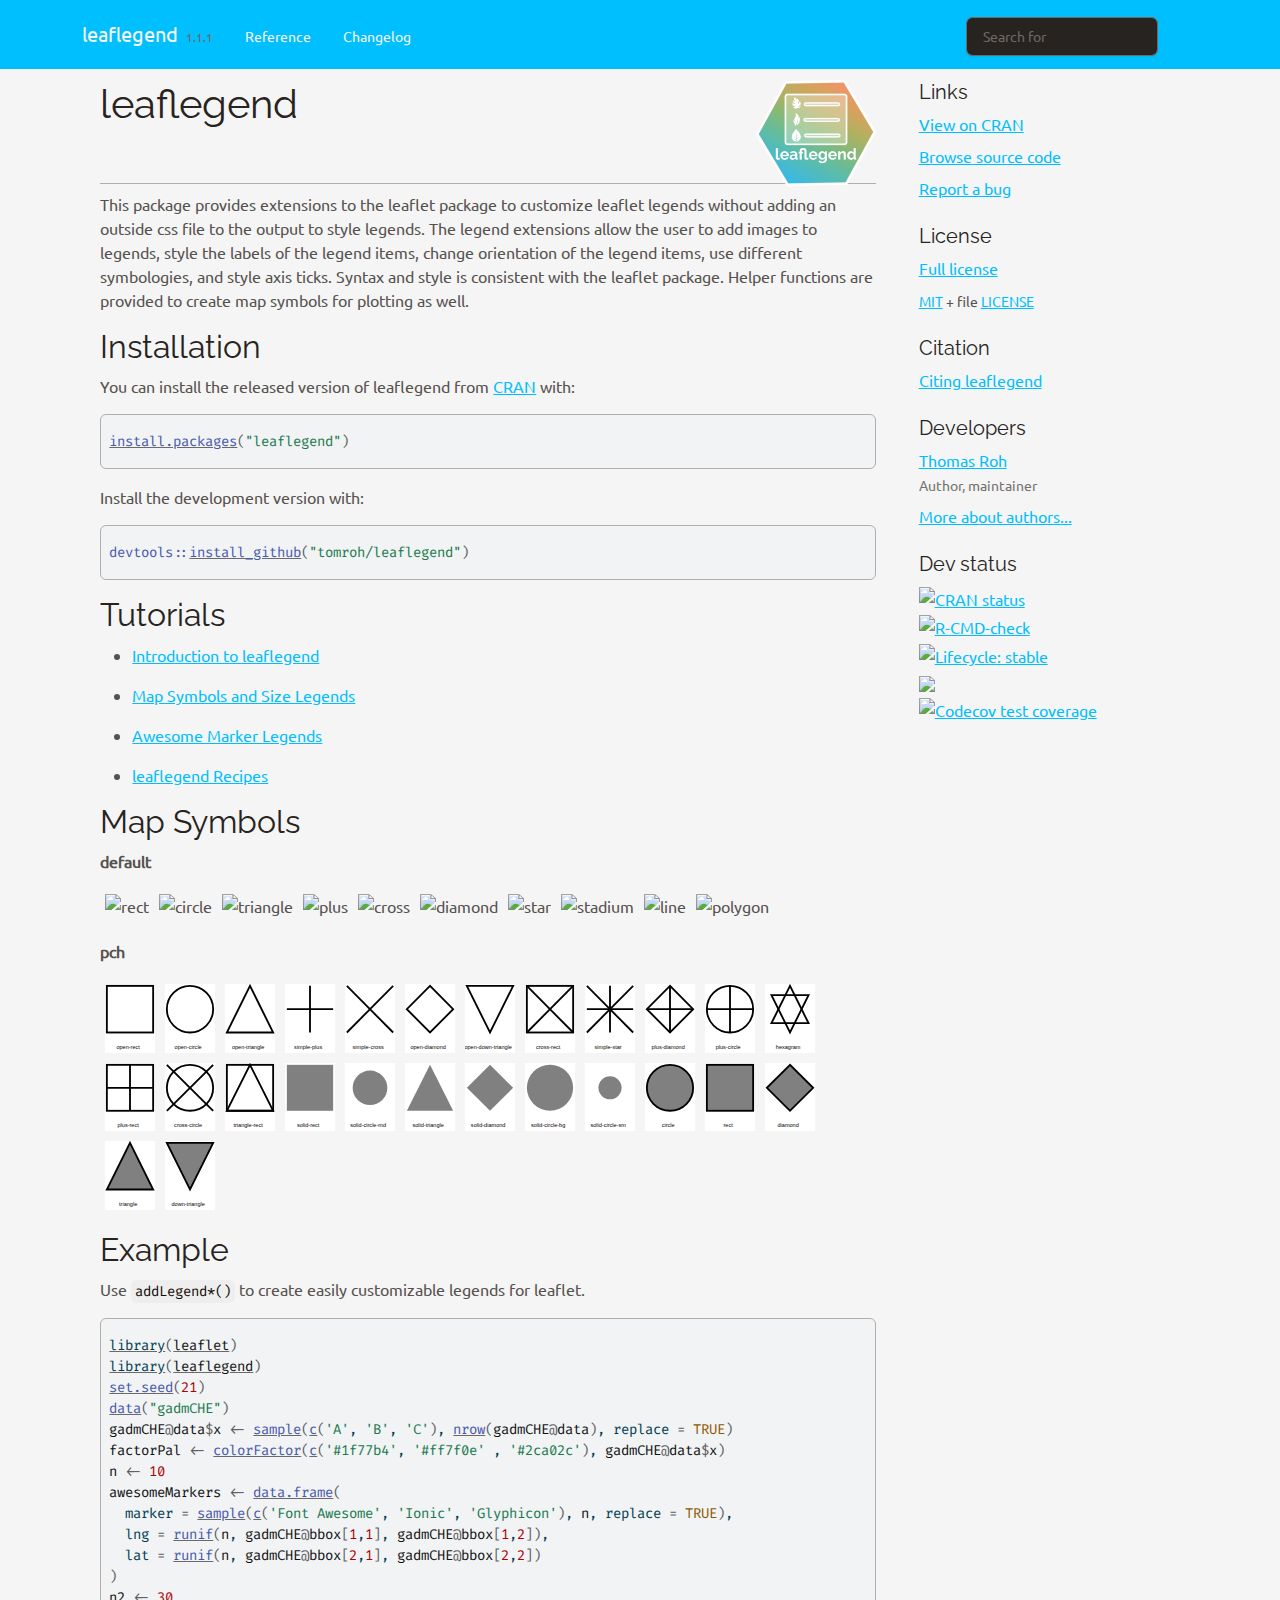
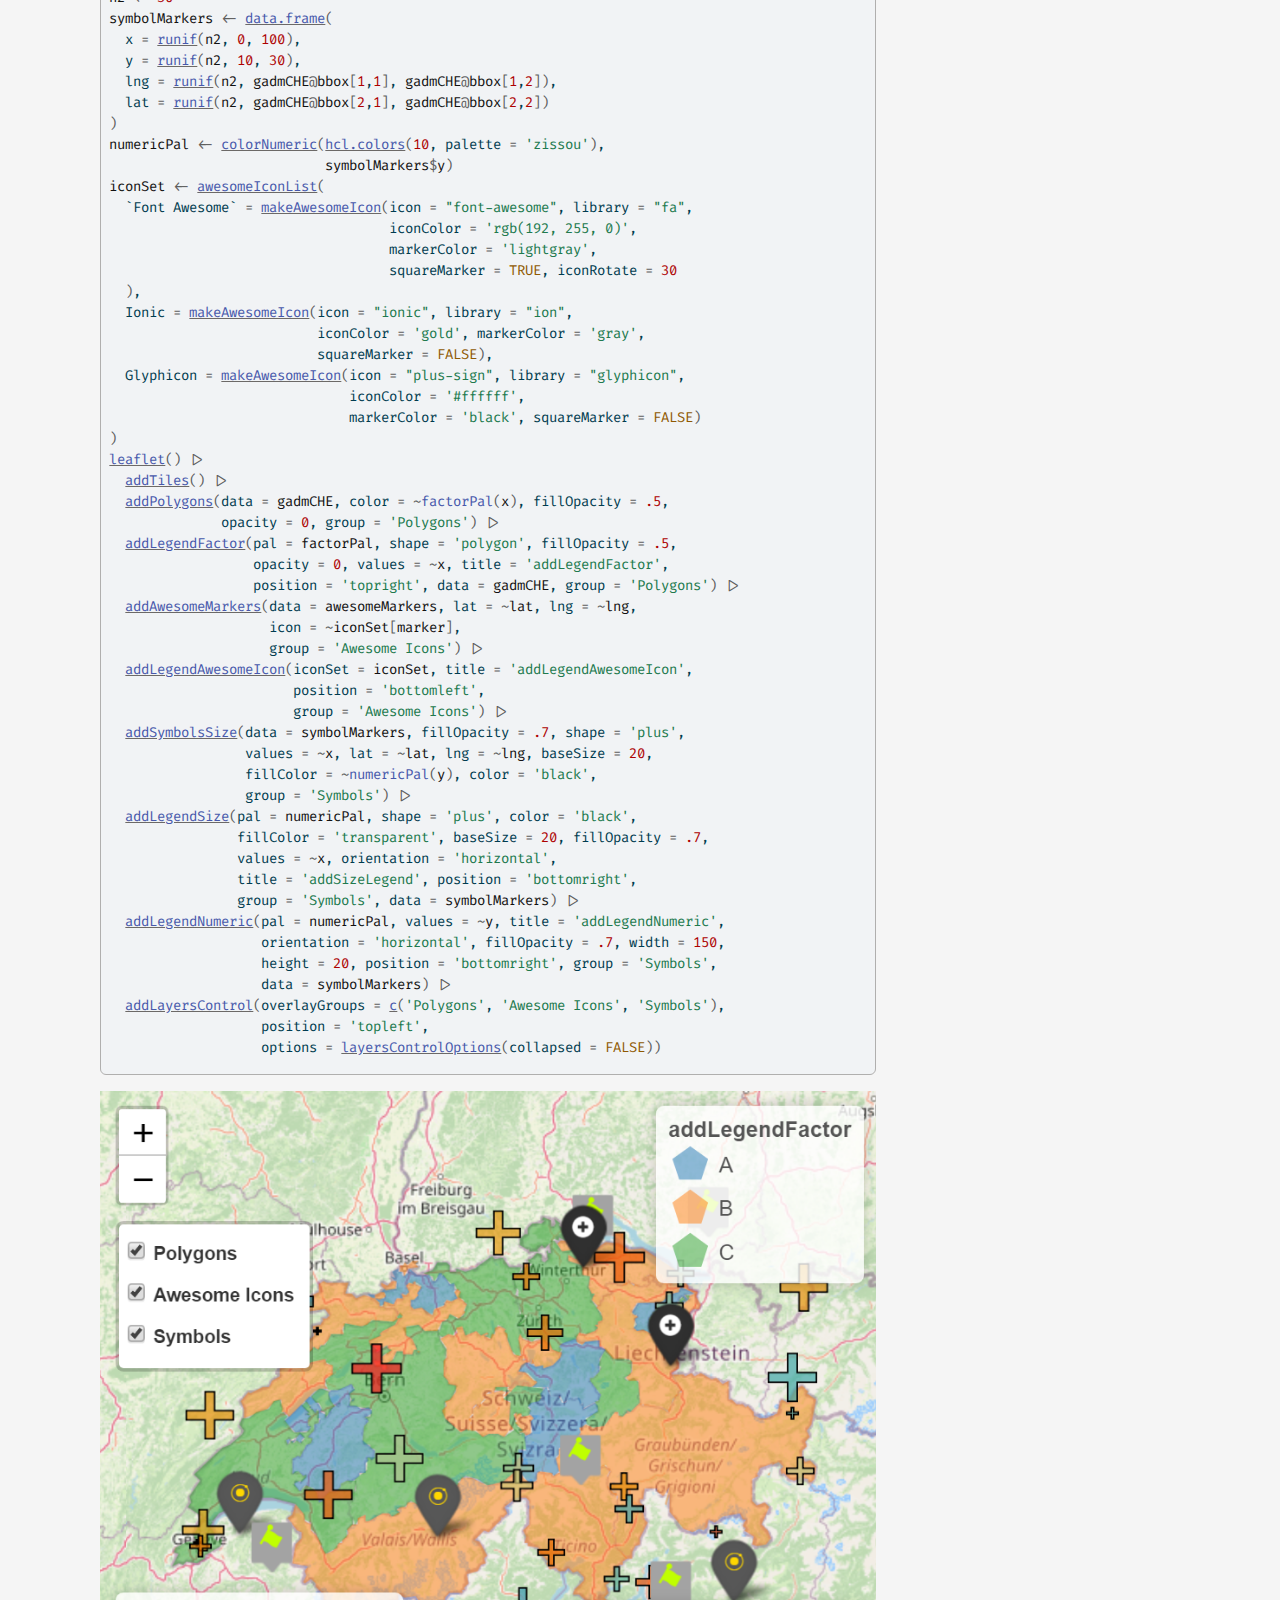
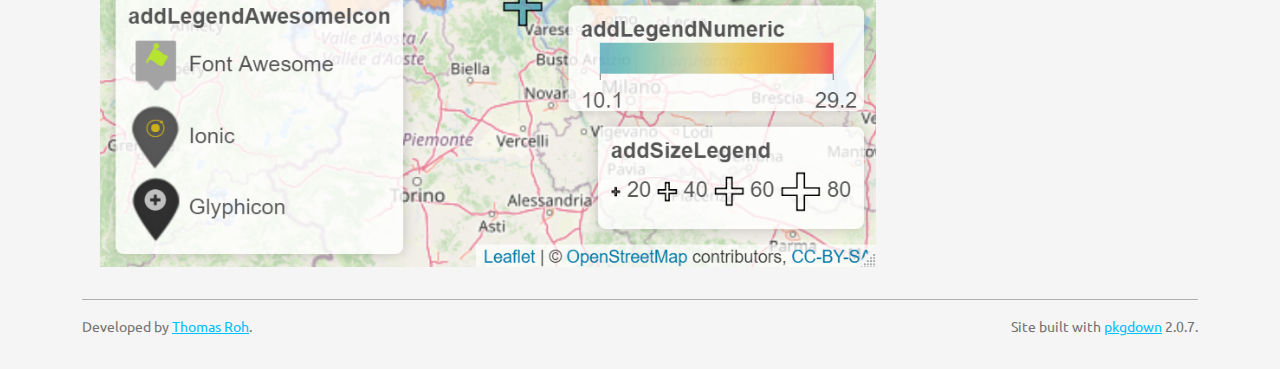
==== commit 3c8838cf: "Merge pull request #71 from tomroh/v1.1.1" ====
--- a/docs/index.html
+++ b/docs/index.html
@@ -17,9 +17,9 @@
 <link rel="apple-touch-icon" type="image/png" sizes="60x60" href="apple-touch-icon-60x60.png">
 <script src="deps/jquery-3.6.0/jquery-3.6.0.min.js"></script><meta name="viewport" content="width=device-width, initial-scale=1, shrink-to-fit=no">
 <link href="deps/bootstrap-5.2.2/bootstrap.min.css" rel="stylesheet">
-<script src="deps/bootstrap-5.2.2/bootstrap.bundle.min.js"></script><link href="deps/Ubuntu-0.4.4/font.css" rel="stylesheet">
-<link href="deps/Fira_Code-0.4.4/font.css" rel="stylesheet">
-<link href="deps/Raleway-0.4.4/font.css" rel="stylesheet">
+<script src="deps/bootstrap-5.2.2/bootstrap.bundle.min.js"></script><link href="deps/Ubuntu-0.4.7/font.css" rel="stylesheet">
+<link href="deps/Fira_Code-0.4.7/font.css" rel="stylesheet">
+<link href="deps/Raleway-0.4.7/font.css" rel="stylesheet">
 <!-- Font Awesome icons --><link rel="stylesheet" href="https://cdnjs.cloudflare.com/ajax/libs/font-awesome/5.12.1/css/all.min.css" integrity="sha256-mmgLkCYLUQbXn0B1SRqzHar6dCnv9oZFPEC1g1cwlkk=" crossorigin="anonymous">
 <link rel="stylesheet" href="https://cdnjs.cloudflare.com/ajax/libs/font-awesome/5.12.1/css/v4-shims.min.css" integrity="sha256-wZjR52fzng1pJHwx4aV2AO3yyTOXrcDW7jBpJtTwVxw=" crossorigin="anonymous">
 <!-- bootstrap-toc --><script src="https://cdn.jsdelivr.net/gh/afeld/bootstrap-toc@v1.0.1/dist/bootstrap-toc.min.js" integrity="sha256-4veVQbu7//Lk5TSmc7YV48MxtMy98e26cf5MrgZYnwo=" crossorigin="anonymous"></script><!-- headroom.js --><script src="https://cdnjs.cloudflare.com/ajax/libs/headroom/0.11.0/headroom.min.js" integrity="sha256-AsUX4SJE1+yuDu5+mAVzJbuYNPHj/WroHuZ8Ir/CkE0=" crossorigin="anonymous"></script><script src="https://cdnjs.cloudflare.com/ajax/libs/headroom/0.11.0/jQuery.headroom.min.js" integrity="sha256-ZX/yNShbjqsohH1k95liqY9Gd8uOiE1S4vZc+9KQ1K4=" crossorigin="anonymous"></script><!-- clipboard.js --><script src="https://cdnjs.cloudflare.com/ajax/libs/clipboard.js/2.0.6/clipboard.min.js" integrity="sha256-inc5kl9MA1hkeYUt+EC3BhlIgyp/2jDIyBLS6k3UxPI=" crossorigin="anonymous"></script><!-- search --><script src="https://cdnjs.cloudflare.com/ajax/libs/fuse.js/6.4.6/fuse.js" integrity="sha512-zv6Ywkjyktsohkbp9bb45V6tEMoWhzFzXis+LrMehmJZZSys19Yxf1dopHx7WzIKxr5tK2dVcYmaCk2uqdjF4A==" crossorigin="anonymous"></script><script src="https://cdnjs.cloudflare.com/ajax/libs/autocomplete.js/0.38.0/autocomplete.jquery.min.js" integrity="sha512-GU9ayf+66Xx2TmpxqJpliWbT5PiGYxpaG8rfnBEk1LL8l1KGkRShhngwdXK1UgqhAzWpZHSiYPc09/NwDQIGyg==" crossorigin="anonymous"></script><script src="https://cdnjs.cloudflare.com/ajax/libs/mark.js/8.11.1/mark.min.js" integrity="sha512-5CYOlHXGh6QpOFA/TeTylKLWfB3ftPsde7AnmhuitiTX4K5SqCLBeKro6sPS8ilsz1Q4NRx3v8Ko2IBiszzdww==" crossorigin="anonymous"></script><!-- pkgdown --><script src="pkgdown.js"></script><meta property="og:title" content="Add Custom Legends to leaflet Maps">
@@ -46,7 +46,7 @@
     
     <a class="navbar-brand me-2" href="index.html">leaflegend</a>
 
-    <small class="nav-text text-muted me-auto" data-bs-toggle="tooltip" data-bs-placement="bottom" title="">1.1.0</small>
+    <small class="nav-text text-muted me-auto" data-bs-toggle="tooltip" data-bs-placement="bottom" title="">1.1.1</small>
 
     
     <button class="navbar-toggler" type="button" data-bs-toggle="collapse" data-bs-target="#navbar" aria-controls="navbar" aria-expanded="false" aria-label="Toggle navigation">
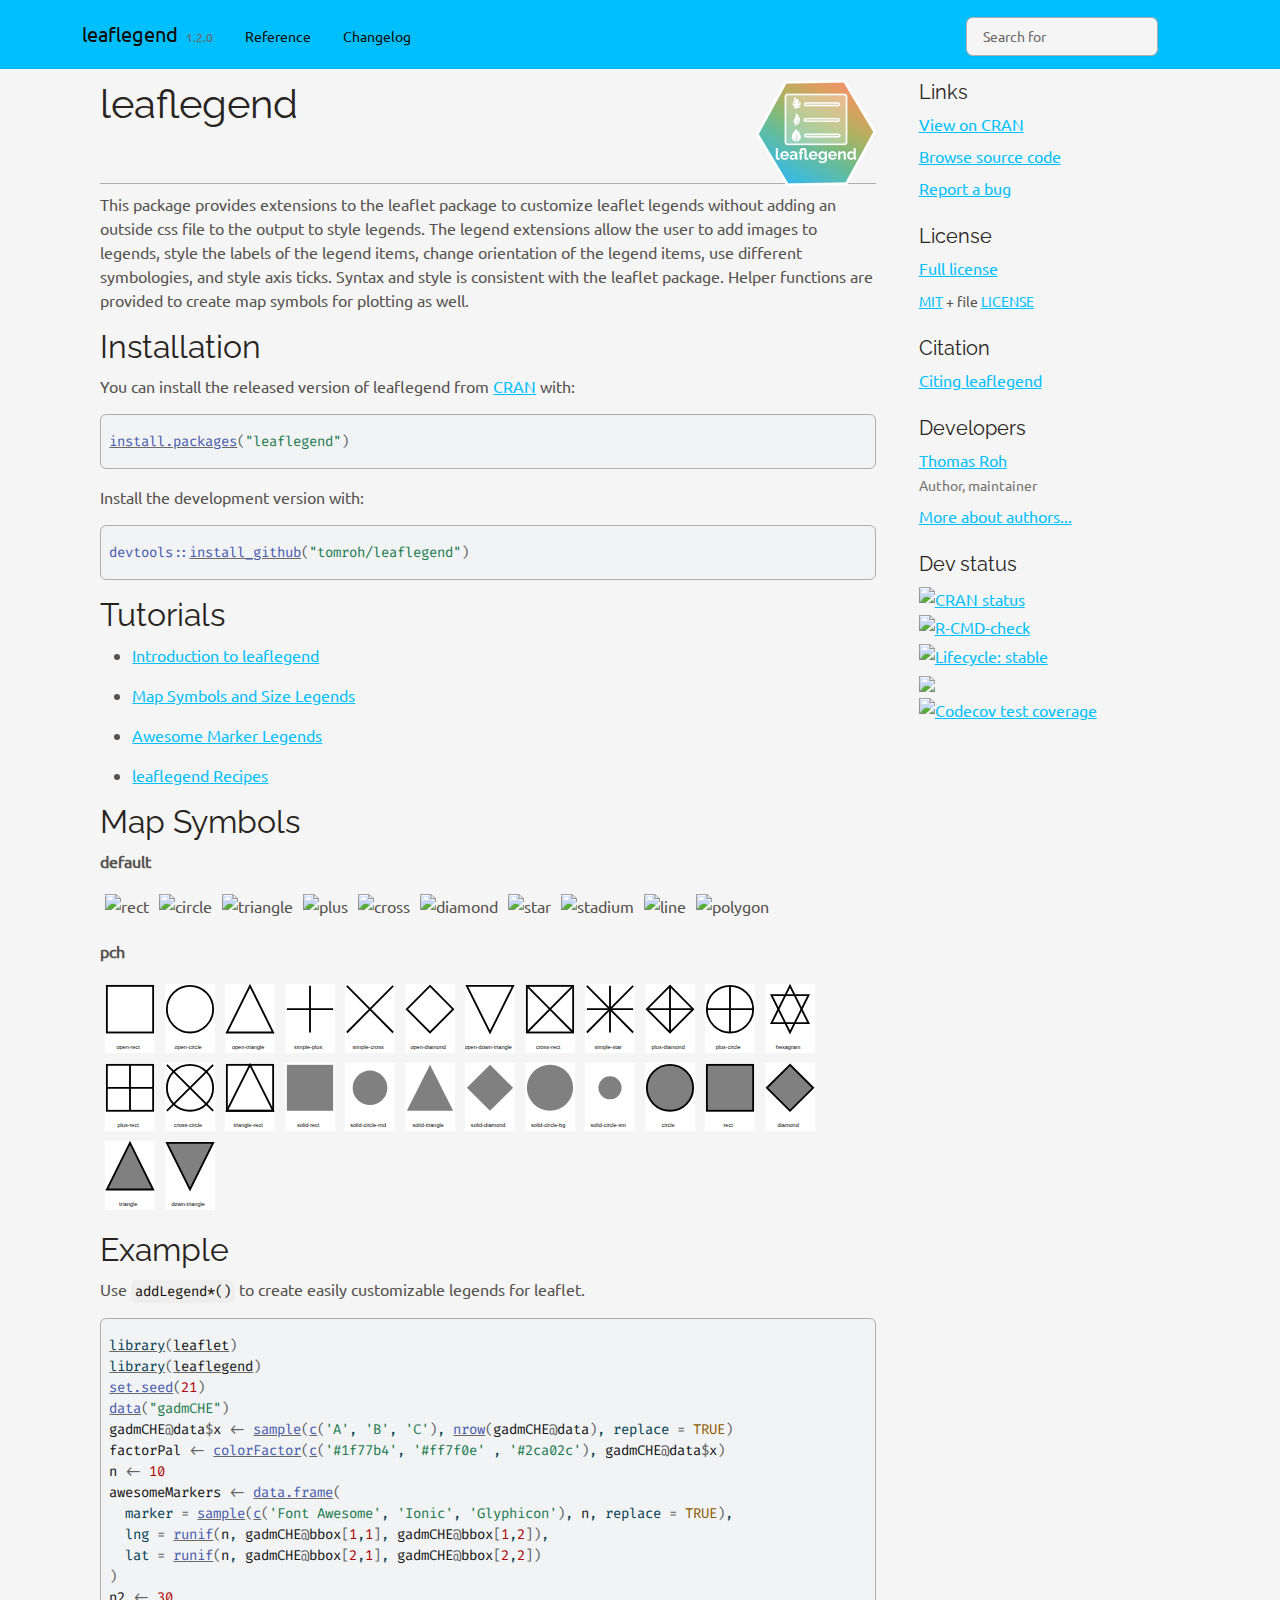
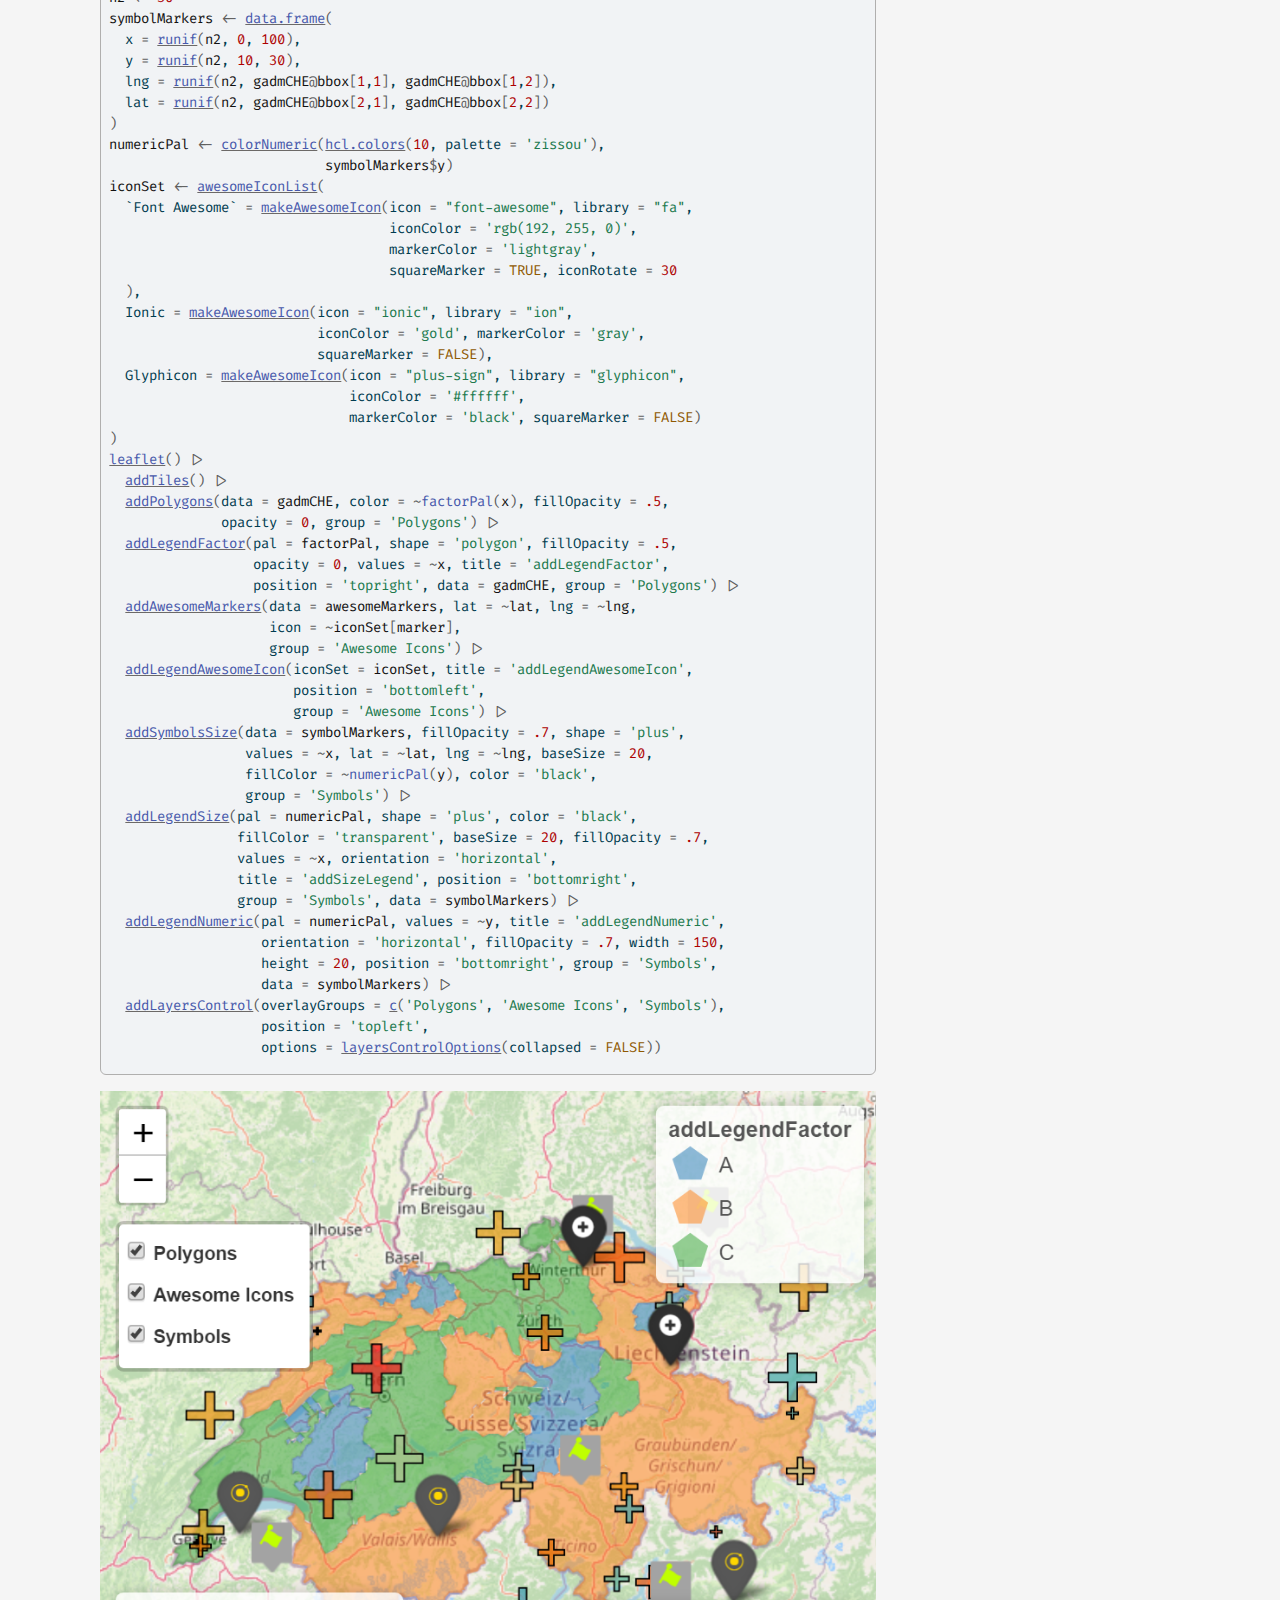
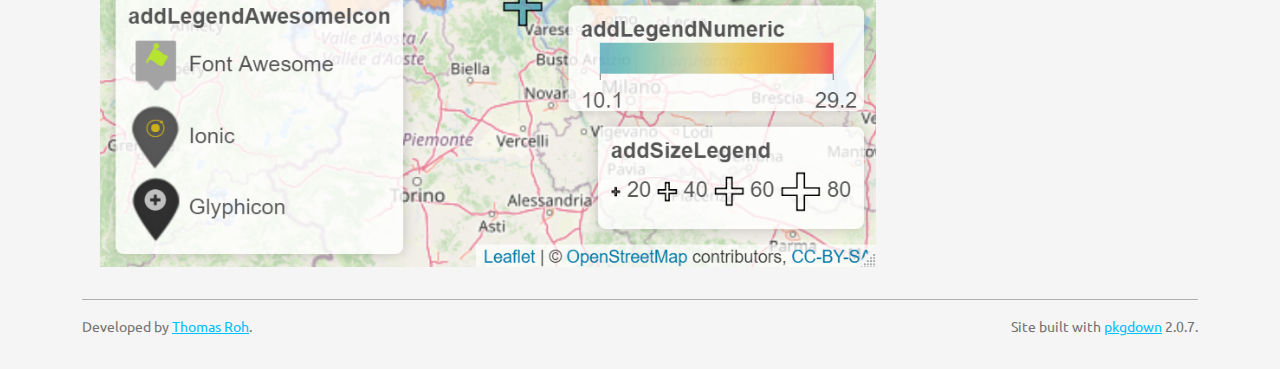
==== commit fd764509: "Merge pull request #80 from tomroh/dev" ====
--- a/docs/index.html
+++ b/docs/index.html
@@ -42,11 +42,11 @@
     <a href="#main" class="visually-hidden-focusable">Skip to contents</a>
     
 
-    <nav class="navbar fixed-top navbar-dark navbar-expand-lg bg-primary"><div class="container">
+    <nav class="navbar fixed-top navbar-light navbar-expand-lg bg-primary"><div class="container">
     
     <a class="navbar-brand me-2" href="index.html">leaflegend</a>
 
-    <small class="nav-text text-muted me-auto" data-bs-toggle="tooltip" data-bs-placement="bottom" title="">1.1.1</small>
+    <small class="nav-text text-muted me-auto" data-bs-toggle="tooltip" data-bs-placement="bottom" title="">1.2.0</small>
 
     
     <button class="navbar-toggler" type="button" data-bs-toggle="collapse" data-bs-target="#navbar" aria-controls="navbar" aria-expanded="false" aria-label="Toggle navigation">
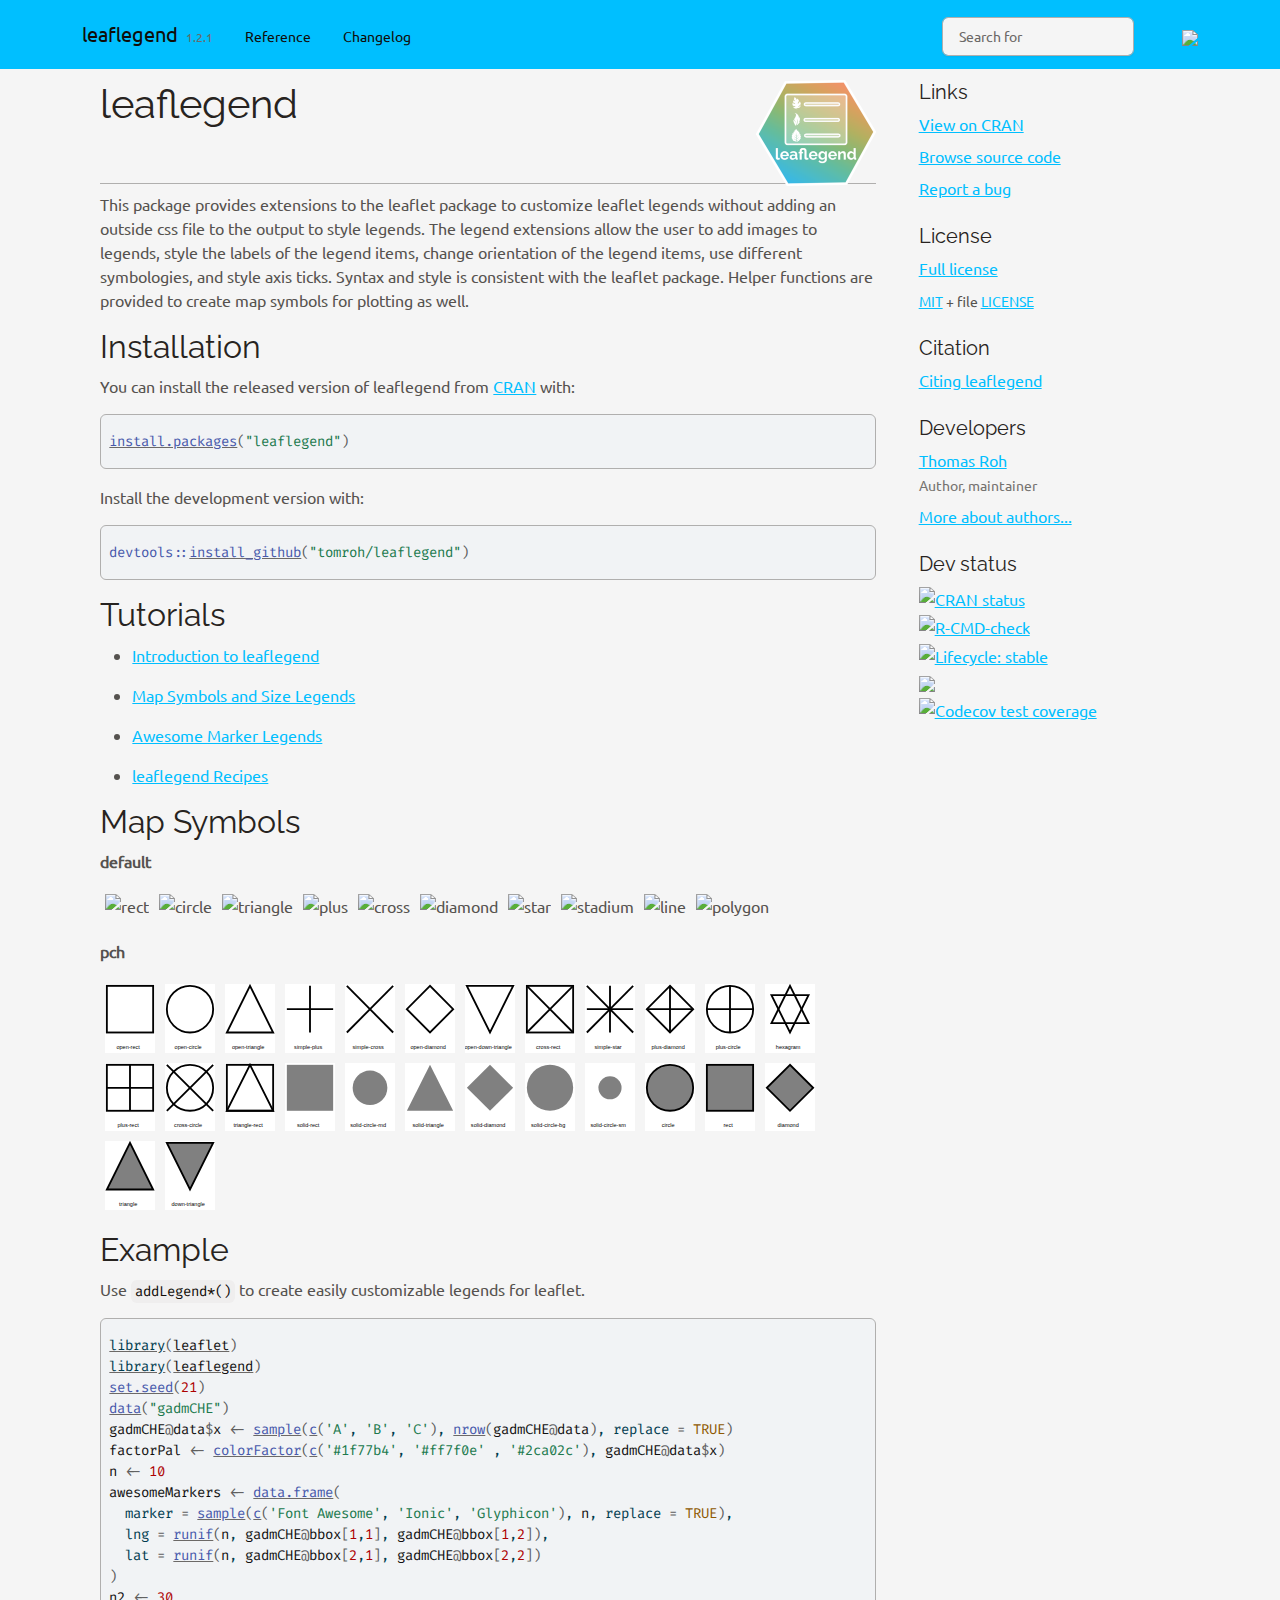
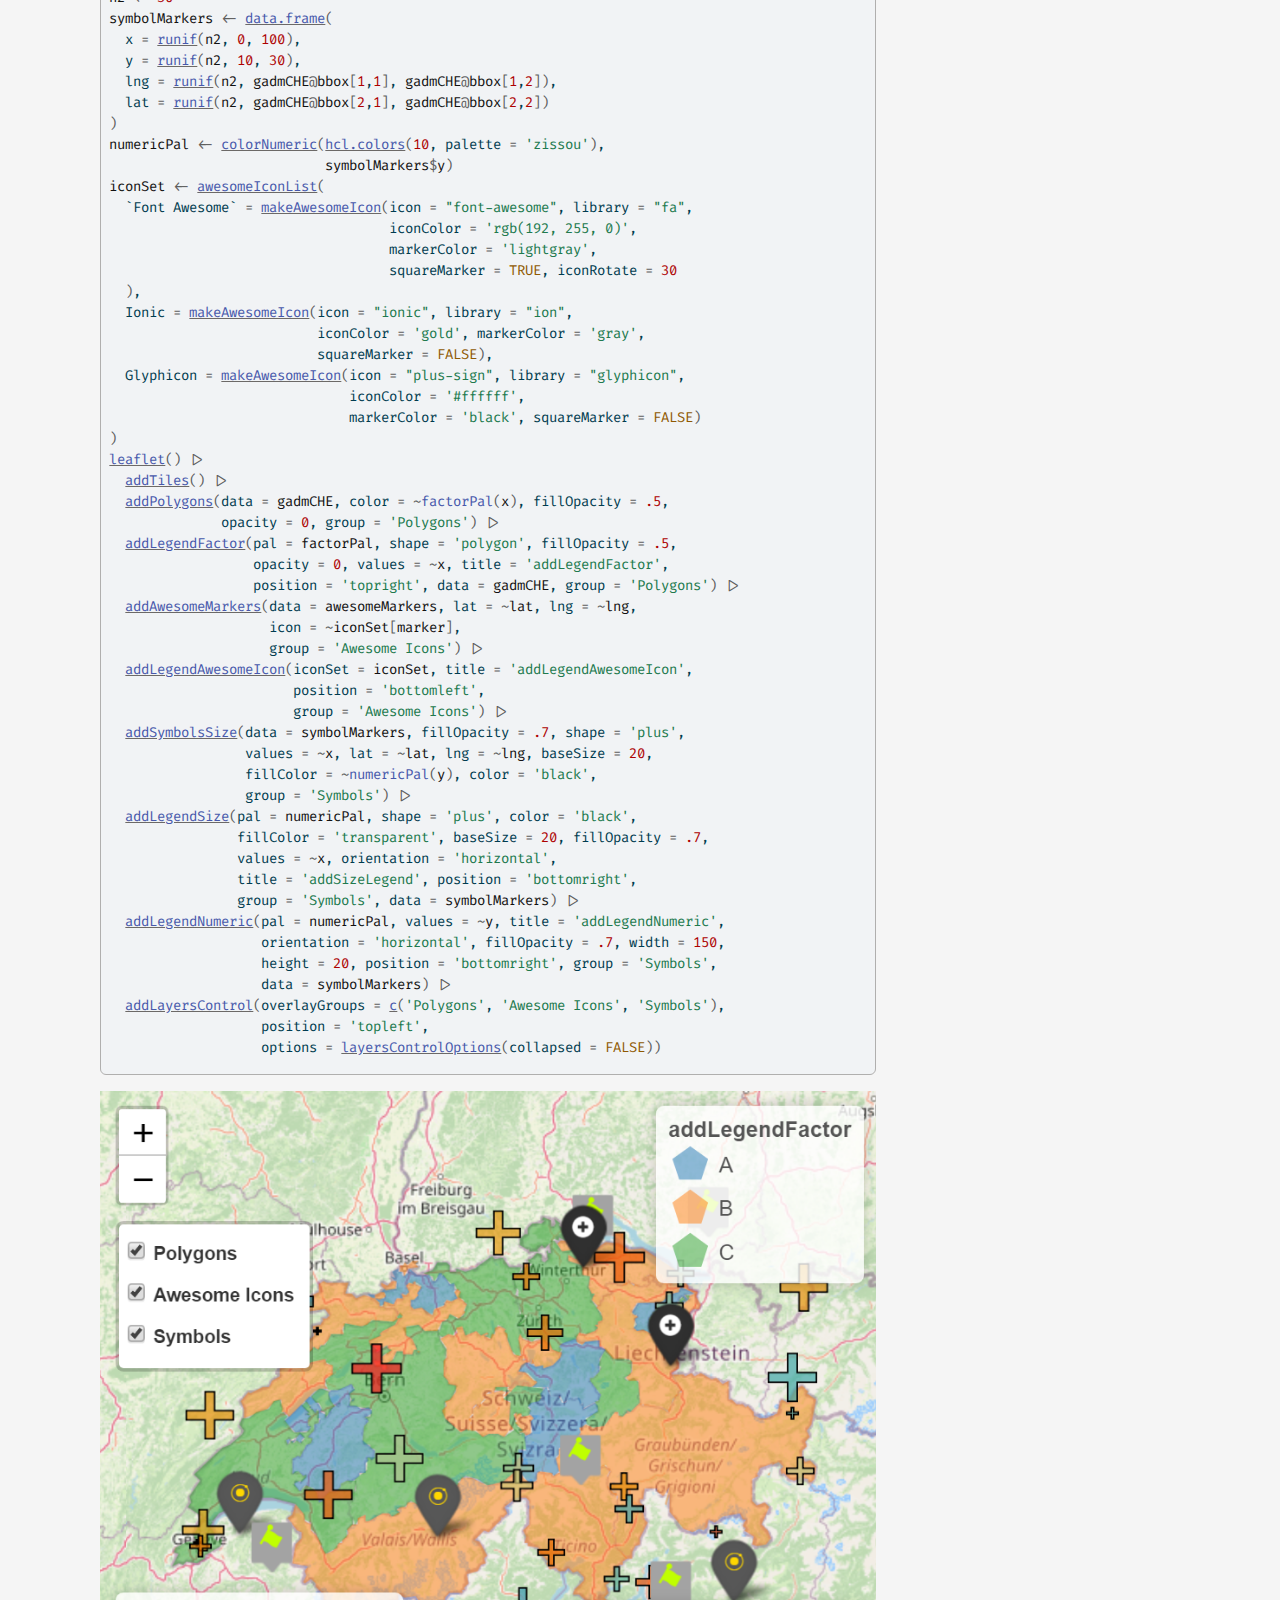
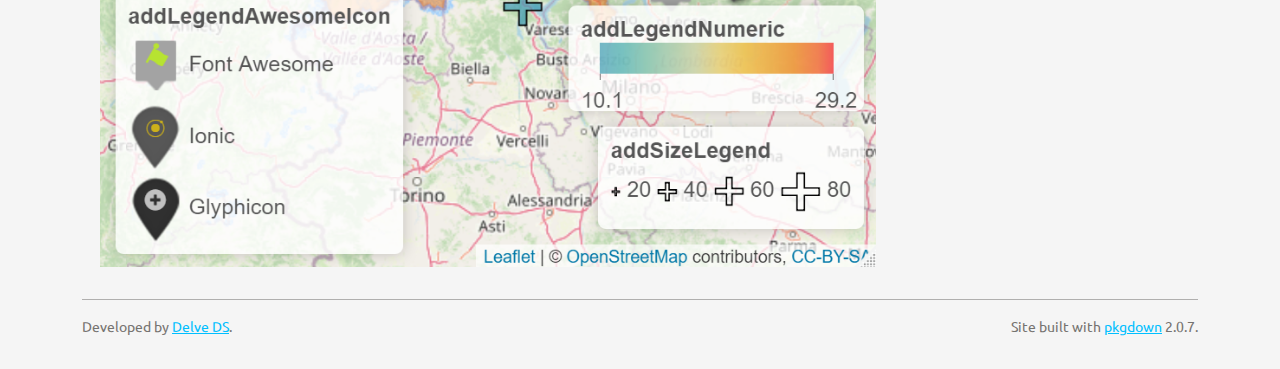
==== commit 6edee987: "updating site" ====
--- a/docs/index.html
+++ b/docs/index.html
@@ -26,7 +26,7 @@
 <meta property="og:description" content="Provides extensions to the leaflet package to 
     customize legends with images, text styling, orientation, sizing,
     and symbology and functions to create symbols to plot on maps.">
-<meta property="og:image" content="https://leaflegend.roh.engineering/logo.png">
+<meta property="og:image" content="https://leaflegend.delveds.com/logo.png">
 <!-- mathjax --><script src="https://cdnjs.cloudflare.com/ajax/libs/mathjax/2.7.5/MathJax.js" integrity="sha256-nvJJv9wWKEm88qvoQl9ekL2J+k/RWIsaSScxxlsrv8k=" crossorigin="anonymous"></script><script src="https://cdnjs.cloudflare.com/ajax/libs/mathjax/2.7.5/config/TeX-AMS-MML_HTMLorMML.js" integrity="sha256-84DKXVJXs0/F8OTMzX4UR909+jtl4G7SPypPavF+GfA=" crossorigin="anonymous"></script><!--[if lt IE 9]>
 <script src="https://oss.maxcdn.com/html5shiv/3.7.3/html5shiv.min.js"></script>
 <script src="https://oss.maxcdn.com/respond/1.4.2/respond.min.js"></script>
@@ -46,7 +46,7 @@
     
     <a class="navbar-brand me-2" href="index.html">leaflegend</a>
 
-    <small class="nav-text text-muted me-auto" data-bs-toggle="tooltip" data-bs-placement="bottom" title="">1.2.0</small>
+    <small class="nav-text text-muted me-auto" data-bs-toggle="tooltip" data-bs-placement="bottom" title="">1.2.1</small>
 
     
     <button class="navbar-toggler" type="button" data-bs-toggle="collapse" data-bs-target="#navbar" aria-controls="navbar" aria-expanded="false" aria-label="Toggle navigation">
@@ -76,7 +76,7 @@
       </ul>
 </div>
 
-    
+    <a href="https://delveds.com" class="external-link"><img src="https://delveds.com/assets/img/delve-logo-black.svg" width="85" class="ms-2"></a>
   </div>
 </nav><div class="container template-home">
 <div class="row">
@@ -123,11 +123,11 @@
 <p>Use <code>addLegend*()</code> to create easily customizable legends for leaflet.</p>
 <div class="sourceCode" id="cb3"><pre class="downlit sourceCode r">
 <code class="sourceCode R"><span><span class="kw"><a href="https://rdrr.io/r/base/library.html" class="external-link">library</a></span><span class="op">(</span><span class="va"><a href="https://rstudio.github.io/leaflet/" class="external-link">leaflet</a></span><span class="op">)</span></span>
-<span><span class="kw"><a href="https://rdrr.io/r/base/library.html" class="external-link">library</a></span><span class="op">(</span><span class="va"><a href="https://leaflegend.roh.engineering">leaflegend</a></span><span class="op">)</span></span>
+<span><span class="kw"><a href="https://rdrr.io/r/base/library.html" class="external-link">library</a></span><span class="op">(</span><span class="va"><a href="https://leaflegend.roh.engineering" class="external-link">leaflegend</a></span><span class="op">)</span></span>
 <span><span class="fu"><a href="https://rdrr.io/r/base/Random.html" class="external-link">set.seed</a></span><span class="op">(</span><span class="fl">21</span><span class="op">)</span></span>
 <span><span class="fu"><a href="https://rdrr.io/r/utils/data.html" class="external-link">data</a></span><span class="op">(</span><span class="st">"gadmCHE"</span><span class="op">)</span></span>
 <span><span class="va">gadmCHE</span><span class="op">@</span><span class="va">data</span><span class="op">$</span><span class="va">x</span> <span class="op">&lt;-</span> <span class="fu"><a href="https://rdrr.io/r/base/sample.html" class="external-link">sample</a></span><span class="op">(</span><span class="fu"><a href="https://rdrr.io/r/base/c.html" class="external-link">c</a></span><span class="op">(</span><span class="st">'A'</span>, <span class="st">'B'</span>, <span class="st">'C'</span><span class="op">)</span>, <span class="fu"><a href="https://rdrr.io/r/base/nrow.html" class="external-link">nrow</a></span><span class="op">(</span><span class="va">gadmCHE</span><span class="op">@</span><span class="va">data</span><span class="op">)</span>, replace <span class="op">=</span> <span class="cn">TRUE</span><span class="op">)</span></span>
-<span><span class="va">factorPal</span> <span class="op">&lt;-</span> <span class="fu"><a href="https://rdrr.io/pkg/leaflet/man/colorNumeric.html" class="external-link">colorFactor</a></span><span class="op">(</span><span class="fu"><a href="https://rdrr.io/r/base/c.html" class="external-link">c</a></span><span class="op">(</span><span class="st">'#1f77b4'</span>, <span class="st">'#ff7f0e'</span> , <span class="st">'#2ca02c'</span><span class="op">)</span>, <span class="va">gadmCHE</span><span class="op">@</span><span class="va">data</span><span class="op">$</span><span class="va">x</span><span class="op">)</span></span>
+<span><span class="va">factorPal</span> <span class="op">&lt;-</span> <span class="fu"><a href="https://rstudio.github.io/leaflet/reference/colorNumeric.html" class="external-link">colorFactor</a></span><span class="op">(</span><span class="fu"><a href="https://rdrr.io/r/base/c.html" class="external-link">c</a></span><span class="op">(</span><span class="st">'#1f77b4'</span>, <span class="st">'#ff7f0e'</span> , <span class="st">'#2ca02c'</span><span class="op">)</span>, <span class="va">gadmCHE</span><span class="op">@</span><span class="va">data</span><span class="op">$</span><span class="va">x</span><span class="op">)</span></span>
 <span><span class="va">n</span> <span class="op">&lt;-</span> <span class="fl">10</span></span>
 <span><span class="va">awesomeMarkers</span> <span class="op">&lt;-</span> <span class="fu"><a href="https://rdrr.io/r/base/data.frame.html" class="external-link">data.frame</a></span><span class="op">(</span></span>
 <span>  marker <span class="op">=</span> <span class="fu"><a href="https://rdrr.io/r/base/sample.html" class="external-link">sample</a></span><span class="op">(</span><span class="fu"><a href="https://rdrr.io/r/base/c.html" class="external-link">c</a></span><span class="op">(</span><span class="st">'Font Awesome'</span>, <span class="st">'Ionic'</span>, <span class="st">'Glyphicon'</span><span class="op">)</span>, <span class="va">n</span>, replace <span class="op">=</span> <span class="cn">TRUE</span><span class="op">)</span>,</span>
@@ -141,29 +141,29 @@
 <span>  lng <span class="op">=</span> <span class="fu"><a href="https://rdrr.io/r/stats/Uniform.html" class="external-link">runif</a></span><span class="op">(</span><span class="va">n2</span>, <span class="va">gadmCHE</span><span class="op">@</span><span class="va">bbox</span><span class="op">[</span><span class="fl">1</span>,<span class="fl">1</span><span class="op">]</span>, <span class="va">gadmCHE</span><span class="op">@</span><span class="va">bbox</span><span class="op">[</span><span class="fl">1</span>,<span class="fl">2</span><span class="op">]</span><span class="op">)</span>,</span>
 <span>  lat <span class="op">=</span> <span class="fu"><a href="https://rdrr.io/r/stats/Uniform.html" class="external-link">runif</a></span><span class="op">(</span><span class="va">n2</span>, <span class="va">gadmCHE</span><span class="op">@</span><span class="va">bbox</span><span class="op">[</span><span class="fl">2</span>,<span class="fl">1</span><span class="op">]</span>, <span class="va">gadmCHE</span><span class="op">@</span><span class="va">bbox</span><span class="op">[</span><span class="fl">2</span>,<span class="fl">2</span><span class="op">]</span><span class="op">)</span></span>
 <span><span class="op">)</span></span>
-<span><span class="va">numericPal</span> <span class="op">&lt;-</span> <span class="fu"><a href="https://rdrr.io/pkg/leaflet/man/colorNumeric.html" class="external-link">colorNumeric</a></span><span class="op">(</span><span class="fu"><a href="https://rdrr.io/r/grDevices/palettes.html" class="external-link">hcl.colors</a></span><span class="op">(</span><span class="fl">10</span>, palette <span class="op">=</span> <span class="st">'zissou'</span><span class="op">)</span>,</span>
+<span><span class="va">numericPal</span> <span class="op">&lt;-</span> <span class="fu"><a href="https://rstudio.github.io/leaflet/reference/colorNumeric.html" class="external-link">colorNumeric</a></span><span class="op">(</span><span class="fu"><a href="https://rdrr.io/r/grDevices/palettes.html" class="external-link">hcl.colors</a></span><span class="op">(</span><span class="fl">10</span>, palette <span class="op">=</span> <span class="st">'zissou'</span><span class="op">)</span>,</span>
 <span>                           <span class="va">symbolMarkers</span><span class="op">$</span><span class="va">y</span><span class="op">)</span></span>
-<span><span class="va">iconSet</span> <span class="op">&lt;-</span> <span class="fu"><a href="https://rdrr.io/pkg/leaflet/man/awesomeIconList.html" class="external-link">awesomeIconList</a></span><span class="op">(</span></span>
-<span>  `Font Awesome` <span class="op">=</span> <span class="fu"><a href="https://rdrr.io/pkg/leaflet/man/makeAwesomeIcon.html" class="external-link">makeAwesomeIcon</a></span><span class="op">(</span>icon <span class="op">=</span> <span class="st">"font-awesome"</span>, library <span class="op">=</span> <span class="st">"fa"</span>,</span>
+<span><span class="va">iconSet</span> <span class="op">&lt;-</span> <span class="fu"><a href="https://rstudio.github.io/leaflet/reference/awesomeIconList.html" class="external-link">awesomeIconList</a></span><span class="op">(</span></span>
+<span>  `Font Awesome` <span class="op">=</span> <span class="fu"><a href="https://rstudio.github.io/leaflet/reference/makeAwesomeIcon.html" class="external-link">makeAwesomeIcon</a></span><span class="op">(</span>icon <span class="op">=</span> <span class="st">"font-awesome"</span>, library <span class="op">=</span> <span class="st">"fa"</span>,</span>
 <span>                                   iconColor <span class="op">=</span> <span class="st">'rgb(192, 255, 0)'</span>,</span>
 <span>                                   markerColor <span class="op">=</span> <span class="st">'lightgray'</span>,</span>
 <span>                                   squareMarker <span class="op">=</span> <span class="cn">TRUE</span>, iconRotate <span class="op">=</span> <span class="fl">30</span></span>
 <span>  <span class="op">)</span>,</span>
-<span>  Ionic <span class="op">=</span> <span class="fu"><a href="https://rdrr.io/pkg/leaflet/man/makeAwesomeIcon.html" class="external-link">makeAwesomeIcon</a></span><span class="op">(</span>icon <span class="op">=</span> <span class="st">"ionic"</span>, library <span class="op">=</span> <span class="st">"ion"</span>,</span>
+<span>  Ionic <span class="op">=</span> <span class="fu"><a href="https://rstudio.github.io/leaflet/reference/makeAwesomeIcon.html" class="external-link">makeAwesomeIcon</a></span><span class="op">(</span>icon <span class="op">=</span> <span class="st">"ionic"</span>, library <span class="op">=</span> <span class="st">"ion"</span>,</span>
 <span>                          iconColor <span class="op">=</span> <span class="st">'gold'</span>, markerColor <span class="op">=</span> <span class="st">'gray'</span>,</span>
 <span>                          squareMarker <span class="op">=</span> <span class="cn">FALSE</span><span class="op">)</span>,</span>
-<span>  Glyphicon <span class="op">=</span> <span class="fu"><a href="https://rdrr.io/pkg/leaflet/man/makeAwesomeIcon.html" class="external-link">makeAwesomeIcon</a></span><span class="op">(</span>icon <span class="op">=</span> <span class="st">"plus-sign"</span>, library <span class="op">=</span> <span class="st">"glyphicon"</span>,</span>
+<span>  Glyphicon <span class="op">=</span> <span class="fu"><a href="https://rstudio.github.io/leaflet/reference/makeAwesomeIcon.html" class="external-link">makeAwesomeIcon</a></span><span class="op">(</span>icon <span class="op">=</span> <span class="st">"plus-sign"</span>, library <span class="op">=</span> <span class="st">"glyphicon"</span>,</span>
 <span>                              iconColor <span class="op">=</span> <span class="st">'#ffffff'</span>,</span>
 <span>                              markerColor <span class="op">=</span> <span class="st">'black'</span>, squareMarker <span class="op">=</span> <span class="cn">FALSE</span><span class="op">)</span></span>
 <span><span class="op">)</span></span>
-<span><span class="fu"><a href="https://rdrr.io/pkg/leaflet/man/leaflet.html" class="external-link">leaflet</a></span><span class="op">(</span><span class="op">)</span> <span class="op">|&gt;</span></span>
-<span>  <span class="fu"><a href="https://rdrr.io/pkg/leaflet/man/map-layers.html" class="external-link">addTiles</a></span><span class="op">(</span><span class="op">)</span> <span class="op">|&gt;</span></span>
-<span>  <span class="fu"><a href="https://rdrr.io/pkg/leaflet/man/map-layers.html" class="external-link">addPolygons</a></span><span class="op">(</span>data <span class="op">=</span> <span class="va">gadmCHE</span>, color <span class="op">=</span> <span class="op">~</span><span class="fu">factorPal</span><span class="op">(</span><span class="va">x</span><span class="op">)</span>, fillOpacity <span class="op">=</span> <span class="fl">.5</span>,</span>
+<span><span class="fu"><a href="https://rstudio.github.io/leaflet/reference/leaflet.html" class="external-link">leaflet</a></span><span class="op">(</span><span class="op">)</span> <span class="op">|&gt;</span></span>
+<span>  <span class="fu"><a href="https://rstudio.github.io/leaflet/reference/map-layers.html" class="external-link">addTiles</a></span><span class="op">(</span><span class="op">)</span> <span class="op">|&gt;</span></span>
+<span>  <span class="fu"><a href="https://rstudio.github.io/leaflet/reference/map-layers.html" class="external-link">addPolygons</a></span><span class="op">(</span>data <span class="op">=</span> <span class="va">gadmCHE</span>, color <span class="op">=</span> <span class="op">~</span><span class="fu">factorPal</span><span class="op">(</span><span class="va">x</span><span class="op">)</span>, fillOpacity <span class="op">=</span> <span class="fl">.5</span>,</span>
 <span>              opacity <span class="op">=</span> <span class="fl">0</span>, group <span class="op">=</span> <span class="st">'Polygons'</span><span class="op">)</span> <span class="op">|&gt;</span></span>
 <span>  <span class="fu"><a href="reference/addLeafLegends.html">addLegendFactor</a></span><span class="op">(</span>pal <span class="op">=</span> <span class="va">factorPal</span>, shape <span class="op">=</span> <span class="st">'polygon'</span>, fillOpacity <span class="op">=</span> <span class="fl">.5</span>,</span>
 <span>                  opacity <span class="op">=</span> <span class="fl">0</span>, values <span class="op">=</span> <span class="op">~</span><span class="va">x</span>, title <span class="op">=</span> <span class="st">'addLegendFactor'</span>,</span>
 <span>                  position <span class="op">=</span> <span class="st">'topright'</span>, data <span class="op">=</span> <span class="va">gadmCHE</span>, group <span class="op">=</span> <span class="st">'Polygons'</span><span class="op">)</span> <span class="op">|&gt;</span></span>
-<span>  <span class="fu"><a href="https://rdrr.io/pkg/leaflet/man/addAwesomeMarkers.html" class="external-link">addAwesomeMarkers</a></span><span class="op">(</span>data <span class="op">=</span> <span class="va">awesomeMarkers</span>, lat <span class="op">=</span> <span class="op">~</span><span class="va">lat</span>, lng <span class="op">=</span> <span class="op">~</span><span class="va">lng</span>,</span>
+<span>  <span class="fu"><a href="https://rstudio.github.io/leaflet/reference/addAwesomeMarkers.html" class="external-link">addAwesomeMarkers</a></span><span class="op">(</span>data <span class="op">=</span> <span class="va">awesomeMarkers</span>, lat <span class="op">=</span> <span class="op">~</span><span class="va">lat</span>, lng <span class="op">=</span> <span class="op">~</span><span class="va">lng</span>,</span>
 <span>                    icon <span class="op">=</span> <span class="op">~</span><span class="va">iconSet</span><span class="op">[</span><span class="va">marker</span><span class="op">]</span>,</span>
 <span>                    group <span class="op">=</span> <span class="st">'Awesome Icons'</span><span class="op">)</span> <span class="op">|&gt;</span></span>
 <span>  <span class="fu"><a href="reference/addLegendAwesomeIcon.html">addLegendAwesomeIcon</a></span><span class="op">(</span>iconSet <span class="op">=</span> <span class="va">iconSet</span>, title <span class="op">=</span> <span class="st">'addLegendAwesomeIcon'</span>,</span>
@@ -182,9 +182,9 @@
 <span>                   orientation <span class="op">=</span> <span class="st">'horizontal'</span>, fillOpacity <span class="op">=</span> <span class="fl">.7</span>, width <span class="op">=</span> <span class="fl">150</span>,</span>
 <span>                   height <span class="op">=</span> <span class="fl">20</span>, position <span class="op">=</span> <span class="st">'bottomright'</span>, group <span class="op">=</span> <span class="st">'Symbols'</span>,</span>
 <span>                   data <span class="op">=</span> <span class="va">symbolMarkers</span><span class="op">)</span> <span class="op">|&gt;</span></span>
-<span>  <span class="fu"><a href="https://rdrr.io/pkg/leaflet/man/addLayersControl.html" class="external-link">addLayersControl</a></span><span class="op">(</span>overlayGroups <span class="op">=</span> <span class="fu"><a href="https://rdrr.io/r/base/c.html" class="external-link">c</a></span><span class="op">(</span><span class="st">'Polygons'</span>, <span class="st">'Awesome Icons'</span>, <span class="st">'Symbols'</span><span class="op">)</span>,</span>
+<span>  <span class="fu"><a href="https://rstudio.github.io/leaflet/reference/addLayersControl.html" class="external-link">addLayersControl</a></span><span class="op">(</span>overlayGroups <span class="op">=</span> <span class="fu"><a href="https://rdrr.io/r/base/c.html" class="external-link">c</a></span><span class="op">(</span><span class="st">'Polygons'</span>, <span class="st">'Awesome Icons'</span>, <span class="st">'Symbols'</span><span class="op">)</span>,</span>
 <span>                   position <span class="op">=</span> <span class="st">'topleft'</span>,</span>
-<span>                   options <span class="op">=</span> <span class="fu"><a href="https://rdrr.io/pkg/leaflet/man/addLayersControl.html" class="external-link">layersControlOptions</a></span><span class="op">(</span>collapsed <span class="op">=</span> <span class="cn">FALSE</span><span class="op">)</span><span class="op">)</span></span></code></pre></div>
+<span>                   options <span class="op">=</span> <span class="fu"><a href="https://rstudio.github.io/leaflet/reference/addLayersControl.html" class="external-link">layersControlOptions</a></span><span class="op">(</span>collapsed <span class="op">=</span> <span class="cn">FALSE</span><span class="op">)</span><span class="op">)</span></span></code></pre></div>
 <p><img src="reference/figures/readme-example.png"></p>
 </div>
 </div>
@@ -217,7 +217,7 @@
 <h2 data-toc-skip>Developers</h2>
 <ul class="list-unstyled">
 <li>
-<a href="https://roh.engineering/about" class="external-link">Thomas Roh</a> <br><small class="roles"> Author, maintainer </small>  </li>
+<a href="mailto:thomas.roh@delveds.com">Thomas Roh</a> <br><small class="roles"> Author, maintainer </small>  </li>
 <li><a href="authors.html">More about authors...</a></li>
 </ul>
 </div>
@@ -239,7 +239,7 @@
 
     <footer><div class="pkgdown-footer-left">
   <p></p>
-<p>Developed by <a href="https://roh.engineering/about" class="external-link">Thomas Roh</a>.</p>
+<p>Developed by <a href="https://delveds.com" class="external-link">Delve DS</a>.</p>
 </div>
 
 <div class="pkgdown-footer-right">
